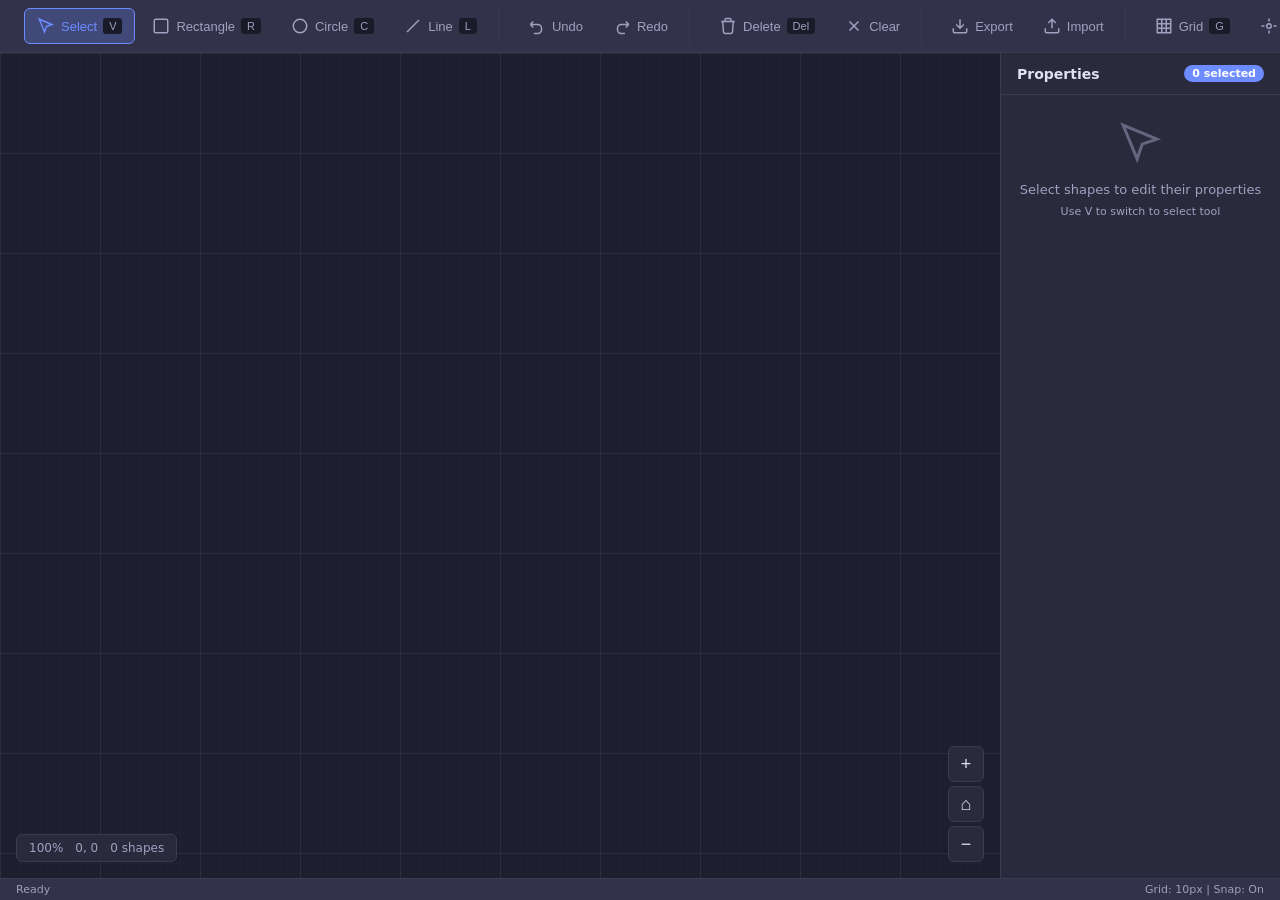
==== index.html @ c8f7de85 "Changed some minor details" ====
<!DOCTYPE html>
<html lang="en">
<head>
<meta charset="UTF-8">
<meta name="viewport" content="width=device-width, initial-scale=1.0">
<title>Browser CAD</title>
<style>
  :root {
    --bg-dark: #1e1e2e;
    --bg-panel: #2a2a3c;
    --bg-toolbar: #32324a;
    --bg-input: #1a1a28;
    --text-primary: #e0e0f0;
    --text-secondary: #a0a0c0;
    --accent: #6c8cff;
    --accent-hover: #5a7aff;
    --border: #3a3a50;
    --danger: #ff6c6c;
    --success: #6cff9c;
    --warning: #ffc86c;
  }

  * { margin: 0; padding: 0; box-sizing: border-box; }

  body {
    font-family: 'Segoe UI', system-ui, -apple-system, sans-serif;
    background: var(--bg-dark);
    color: var(--text-primary);
    overflow: hidden;
    height: 100vh;
    display: flex;
    flex-direction: column;
  }

  /* Toolbar */
  .toolbar {
    background: var(--bg-toolbar);
    border-bottom: 1px solid var(--border);
    padding: 8px 16px;
    display: flex;
    align-items: center;
    gap: 8px;
    z-index: 100;
    flex-shrink: 0;
  }

  .toolbar-group {
    display: flex;
    align-items: center;
    gap: 4px;
    padding: 0 8px;
    border-right: 1px solid var(--border);
  }

  .toolbar-group:last-child { border-right: none; }

  .tool-btn {
    background: transparent;
    border: 1px solid transparent;
    color: var(--text-secondary);
    padding: 8px 12px;
    border-radius: 6px;
    cursor: pointer;
    font-size: 13px;
    display: flex;
    align-items: center;
    gap: 6px;
    transition: all 0.15s;
  }

  .tool-btn:hover {
    background: rgba(108, 140, 255, 0.15);
    color: var(--text-primary);
  }

  .tool-btn.active {
    background: rgba(108, 140, 255, 0.25);
    color: var(--accent);
    border-color: var(--accent);
  }

  .tool-btn svg { width: 18px; height: 18px; }

  .tool-btn.danger:hover {
    background: rgba(255, 108, 108, 0.2);
    color: var(--danger);
  }

  /* Main Content */
  .main-content {
    display: flex;
    flex: 1;
    overflow: hidden;
  }

  /* Canvas Area */
  .canvas-container {
    flex: 1;
    position: relative;
    overflow: hidden;
    background: var(--bg-dark);
  }

  #cad-canvas {
    width: 100%;
    height: 100%;
    cursor: crosshair;
  }

  #cad-canvas.tool-select { cursor: default; }
  #cad-canvas.tool-select canvas-selected { cursor: move; }

  /* SVG Styles */
  .grid-line { stroke: #2a2a40; stroke-width: 0.5; }
  .grid-line-major { stroke: #3a3a55; stroke-width: 0.8; }
  .shape { fill-opacity: 0.3; stroke-width: 2; cursor: move; }
  .shape:hover { stroke-width: 3; }
  .shape.selected { stroke: var(--accent); stroke-width: 2.5; fill-opacity: 0.4; }

  .resize-handle {
    fill: var(--accent);
    stroke: var(--bg-dark);
    stroke-width: 2;
    cursor: nwse-resize;
  }

  .resize-handle:hover { fill: var(--accent-hover); }

  .temp-shape { fill-opacity: 0.15; stroke-width: 2; stroke-dasharray: 5 5; }

  /* Zoom/Pan Info */
  .view-info {
    position: absolute;
    bottom: 16px;
    left: 16px;
    background: var(--bg-panel);
    padding: 6px 12px;
    border-radius: 6px;
    font-size: 12px;
    color: var(--text-secondary);
    border: 1px solid var(--border);
    display: flex;
    gap: 12px;
  }

  .view-info span { display: flex; align-items: center; gap: 4px; }

  /* Zoom Controls */
  .zoom-controls {
    position: absolute;
    bottom: 16px;
    right: 16px;
    display: flex;
    flex-direction: column;
    gap: 4px;
  }

  .zoom-btn {
    width: 36px;
    height: 36px;
    background: var(--bg-panel);
    border: 1px solid var(--border);
    border-radius: 6px;
    color: var(--text-primary);
    cursor: pointer;
    display: flex;
    align-items: center;
    justify-content: center;
    font-size: 18px;
    transition: all 0.15s;
  }

  .zoom-btn:hover {
    background: var(--bg-toolbar);
    border-color: var(--accent);
  }

  /* Property Panel */
  .property-panel {
    width: 280px;
    background: var(--bg-panel);
    border-left: 1px solid var(--border);
    overflow-y: auto;
    flex-shrink: 0;
  }

  .panel-header {
    padding: 12px 16px;
    border-bottom: 1px solid var(--border);
    font-weight: 600;
    font-size: 14px;
    display: flex;
    align-items: center;
    justify-content: space-between;
  }

  .panel-section {
    padding: 12px 16px;
    border-bottom: 1px solid var(--border);
  }

  .panel-section-title {
    font-size: 11px;
    text-transform: uppercase;
    color: var(--text-secondary);
    margin-bottom: 10px;
    letter-spacing: 0.5px;
  }

  .property-row {
    display: flex;
    align-items: center;
    margin-bottom: 8px;
  }

  .property-row:last-child { margin-bottom: 0; }

  .property-label {
    font-size: 12px;
    color: var(--text-secondary);
    min-width: 60px;
  }

  .property-input {
    flex: 1;
    background: var(--bg-input);
    border: 1px solid var(--border);
    border-radius: 4px;
    color: var(--text-primary);
    padding: 6px 8px;
    font-size: 12px;
    outline: none;
    transition: border-color 0.15s;
  }

  .property-input:focus { border-color: var(--accent); }

  .color-input {
    width: 40px;
    height: 28px;
    border: 1px solid var(--border);
    border-radius: 4px;
    background: var(--bg-input);
    cursor: pointer;
    padding: 2px;
  }

  .no-selection {
    padding: 24px 16px;
    text-align: center;
    color: var(--text-secondary);
    font-size: 13px;
  }

  .no-selection svg {
    width: 48px;
    height: 48px;
    margin-bottom: 12px;
    opacity: 0.5;
  }

  /* Shape count badge */
  .shape-count {
    background: var(--accent);
    color: white;
    font-size: 11px;
    padding: 2px 8px;
    border-radius: 10px;
  }

  /* Context Menu */
  .context-menu {
    position: fixed;
    background: var(--bg-panel);
    border: 1px solid var(--border);
    border-radius: 8px;
    padding: 4px;
    z-index: 1000;
    box-shadow: 0 8px 32px rgba(0,0,0,0.4);
    display: none;
  }

  .context-menu.visible { display: block; }

  .context-menu-item {
    padding: 8px 16px;
    font-size: 13px;
    cursor: pointer;
    border-radius: 4px;
    display: flex;
    align-items: center;
    gap: 8px;
  }

  .context-menu-item:hover {
    background: rgba(108, 140, 255, 0.15);
  }

  .context-menu-item.danger { color: var(--danger); }
  .context-menu-item.danger:hover { background: rgba(255, 108, 108, 0.15); }

  .context-menu-divider {
    height: 1px;
    background: var(--border);
    margin: 4px 0;
  }

  /* Keyboard shortcut hints */
  .shortcut {
    font-size: 11px;
    color: var(--text-secondary);
    margin-left: auto;
    padding: 2px 6px;
    background: var(--bg-input);
    border-radius: 3px;
  }

  /* Tooltip */
  .tooltip {
    position: fixed;
    background: var(--bg-toolbar);
    color: var(--text-primary);
    padding: 6px 10px;
    border-radius: 4px;
    font-size: 12px;
    pointer-events: none;
    z-index: 1000;
    display: none;
  }

  /* Import/Export Modal */
  .modal-overlay {
    position: fixed;
    top: 0;
    left: 0;
    right: 0;
    bottom: 0;
    background: rgba(0,0,0,0.6);
    z-index: 2000;
    display: none;
    align-items: center;
    justify-content: center;
  }

  .modal-overlay.visible { display: flex; }

  .modal {
    background: var(--bg-panel);
    border: 1px solid var(--border);
    border-radius: 12px;
    width: 500px;
    max-height: 80vh;
    overflow: hidden;
  }

  .modal-header {
    padding: 16px 20px;
    border-bottom: 1px solid var(--border);
    display: flex;
    align-items: center;
    justify-content: space-between;
  }

  .modal-header h3 { font-size: 16px; }

  .modal-close {
    background: none;
    border: none;
    color: var(--text-secondary);
    cursor: pointer;
    font-size: 20px;
    padding: 4px;
  }

  .modal-body { padding: 20px; }

  .modal-textarea {
    width: 100%;
    min-height: 200px;
    background: var(--bg-input);
    border: 1px solid var(--border);
    border-radius: 6px;
    color: var(--text-primary);
    padding: 12px;
    font-family: monospace;
    font-size: 12px;
    resize: vertical;
  }

  .modal-actions {
    padding: 12px 20px;
    border-top: 1px solid var(--border);
    display: flex;
    justify-content: flex-end;
    gap: 8px;
  }

  .modal-btn {
    padding: 8px 16px;
    border-radius: 6px;
    border: 1px solid var(--border);
    background: var(--bg-input);
    color: var(--text-primary);
    cursor: pointer;
    font-size: 13px;
  }

  .modal-btn.primary {
    background: var(--accent);
    border-color: var(--accent);
    color: white;
  }

  .modal-btn:hover { opacity: 0.9; }

  /* Status bar */
  .status-bar {
    background: var(--bg-toolbar);
    border-top: 1px solid var(--border);
    padding: 4px 16px;
    font-size: 11px;
    color: var(--text-secondary);
    display: flex;
    justify-content: space-between;
    flex-shrink: 0;
  }

  /* Scrollbar */
  ::-webkit-scrollbar { width: 6px; }
  ::-webkit-scrollbar-track { background: transparent; }
  ::-webkit-scrollbar-thumb { background: var(--border); border-radius: 3px; }
  ::-webkit-scrollbar-thumb:hover { background: var(--text-secondary); }
</style>
</head>
<body>

<!-- Toolbar -->
<div class="toolbar">
  <div class="toolbar-group">
    <button class="tool-btn active" id="tool-select" title="Select (V)">
      <svg viewBox="0 0 24 24" fill="none" stroke="currentColor" stroke-width="2">
        <path d="M3 3l7.07 16.97 2.51-7.39 7.39-2.51L3 3z"/>
      </svg>
      Select
      <span class="shortcut">V</span>
    </button>
    <button class="tool-btn" id="tool-rectangle" title="Rectangle (R)">
      <svg viewBox="0 0 24 24" fill="none" stroke="currentColor" stroke-width="2">
        <rect x="3" y="3" width="18" height="18" rx="2"/>
      </svg>
      Rectangle
      <span class="shortcut">R</span>
    </button>
    <button class="tool-btn" id="tool-circle" title="Circle (C)">
      <svg viewBox="0 0 24 24" fill="none" stroke="currentColor" stroke-width="2">
        <circle cx="12" cy="12" r="9"/>
      </svg>
      Circle
      <span class="shortcut">C</span>
    </button>
    <button class="tool-btn" id="tool-line" title="Line (L)">
      <svg viewBox="0 0 24 24" fill="none" stroke="currentColor" stroke-width="2">
        <line x1="4" y1="20" x2="20" y2="4"/>
      </svg>
      Line
      <span class="shortcut">L</span>
    </button>
  </div>

  <div class="toolbar-group">
    <button class="tool-btn" id="btn-undo" title="Undo (Ctrl+Z)">
      <svg viewBox="0 0 24 24" fill="none" stroke="currentColor" stroke-width="2">
        <path d="M3 10h10a5 5 0 0 1 5 5v2a5 5 0 0 1-5 5H8M3 10l4-4M3 10l4 4"/>
      </svg>
      Undo
    </button>
    <button class="tool-btn" id="btn-redo" title="Redo (Ctrl+Shift+Z)">
      <svg viewBox="0 0 24 24" fill="none" stroke="currentColor" stroke-width="2">
        <path d="M21 10H11a5 5 0 0 0-5 5v2a5 5 0 0 0 5 5h5M21 10l-4-4M21 10l-4 4"/>
      </svg>
      Redo
    </button>
  </div>

  <div class="toolbar-group">
    <button class="tool-btn" id="btn-delete" title="Delete Selected (Del)">
      <svg viewBox="0 0 24 24" fill="none" stroke="currentColor" stroke-width="2">
        <path d="M3 6h18M8 6V4a2 2 0 0 1 2-2h4a2 2 0 0 1 2 2v2M19 6l-1 14a2 2 0 0 1-2 2H8a2 2 0 0 1-2-2L5 6"/>
      </svg>
      Delete
      <span class="shortcut">Del</span>
    </button>
    <button class="tool-btn danger" id="btn-clear" title="Clear All">
      <svg viewBox="0 0 24 24" fill="none" stroke="currentColor" stroke-width="2">
        <path d="M18 6L6 18M6 6l12 12"/>
      </svg>
      Clear
    </button>
  </div>

  <div class="toolbar-group">
    <button class="tool-btn" id="btn-export" title="Export SVG">
      <svg viewBox="0 0 24 24" fill="none" stroke="currentColor" stroke-width="2">
        <path d="M21 15v4a2 2 0 0 1-2 2H5a2 2 0 0 1-2-2v-4M7 10l5 5 5-5M12 15V3"/>
      </svg>
      Export
    </button>
    <button class="tool-btn" id="btn-import" title="Import SVG">
      <svg viewBox="0 0 24 24" fill="none" stroke="currentColor" stroke-width="2">
        <path d="M21 15v4a2 2 0 0 1-2 2H5a2 2 0 0 1-2-2v-4M17 8l-5-5-5 5M12 3v12"/>
      </svg>
      Import
    </button>
  </div>

  <div class="toolbar-group">
    <button class="tool-btn" id="btn-grid" title="Toggle Grid (G)">
      <svg viewBox="0 0 24 24" fill="none" stroke="currentColor" stroke-width="2">
        <path d="M3 3h18v18H3zM3 9h18M3 15h18M9 3v18M15 3v18"/>
      </svg>
      Grid
      <span class="shortcut">G</span>
    </button>
    <button class="tool-btn" id="btn-snap" title="Toggle Snap (S)">
      <svg viewBox="0 0 24 24" fill="none" stroke="currentColor" stroke-width="2">
        <circle cx="12" cy="12" r="3"/>
        <path d="M12 2v4M12 18v4M2 12h4M18 12h4"/>
      </svg>
      Snap
      <span class="shortcut">S</span>
    </button>
  </div>
</div>

<!-- Main Content -->
<div class="main-content">
  <!-- Canvas -->
  <div class="canvas-container" id="canvas-container">
    <svg id="cad-canvas" class="tool-select">
      <defs>
        <pattern id="grid-small" width="10" height="10" patternUnits="userSpaceOnUse">
          <path d="M 10 0 L 0 0 0 10" fill="none" stroke="#2a2a40" stroke-width="0.5"/>
        </pattern>
        <pattern id="grid-large" width="100" height="100" patternUnits="userSpaceOnUse">
          <rect width="100" height="100" fill="url(#grid-small)"/>
          <path d="M 100 0 L 0 0 0 100" fill="none" stroke="#3a3a55" stroke-width="0.8"/>
        </pattern>
      </defs>
      <g id="viewport">
        <rect id="grid-rect" width="10000" height="10000" x="-5000" y="-5000" fill="url(#grid-large)"/>
        <g id="shapes-group"></g>
        <g id="temp-group"></g>
        <g id="selection-group"></g>
      </g>
    </svg>

    <!-- View Info -->
    <div class="view-info">
      <span id="zoom-display">100%</span>
      <span id="cursor-pos">0, 0</span>
      <span id="shape-count">0 shapes</span>
    </div>

    <!-- Zoom Controls -->
    <div class="zoom-controls">
      <button class="zoom-btn" id="zoom-in" title="Zoom In (+)">+</button>
      <button class="zoom-btn" id="zoom-reset" title="Reset View (0)">⌂</button>
      <button class="zoom-btn" id="zoom-out" title="Zoom Out (-)">−</button>
    </div>
  </div>

  <!-- Property Panel -->
  <div class="property-panel" id="property-panel">
    <div class="panel-header">
      Properties
      <span class="shape-count" id="selection-count">0 selected</span>
    </div>
    <div id="properties-content">
      <div class="no-selection">
        <svg viewBox="0 0 24 24" fill="none" stroke="currentColor" stroke-width="1.5">
          <path d="M3 3l7.07 16.97 2.51-7.39 7.39-2.51L3 3z"/>
        </svg>
        <p>Select shapes to edit their properties</p>
        <p style="margin-top: 8px; font-size: 11px;">Use V to switch to select tool</p>
      </div>
    </div>
  </div>
</div>

<!-- Status Bar -->
<div class="status-bar">
  <span id="status-left">Ready</span>
  <span id="status-right">Grid: 10px | Snap: On</span>
</div>

<!-- Context Menu -->
<div class="context-menu" id="context-menu">
  <div class="context-menu-item" id="ctx-copy">
    <svg width="14" height="14" viewBox="0 0 24 24" fill="none" stroke="currentColor" stroke-width="2"><rect x="9" y="9" width="13" height="13" rx="2"/><path d="M5 15H4a2 2 0 0 1-2-2V4a2 2 0 0 1 2-2h9a2 2 0 0 1 2 2v1"/></svg>
    Copy
  </div>
  <div class="context-menu-item" id="ctx-paste">
    <svg width="14" height="14" viewBox="0 0 24 24" fill="none" stroke="currentColor" stroke-width="2"><path d="M16 4h2a2 2 0 0 1 2 2v14a2 2 0 0 1-2 2H6a2 2 0 0 1-2-2V6a2 2 0 0 1 2-2h2"/><rect x="8" y="2" width="8" height="4" rx="1"/></svg>
    Paste
  </div>
  <div class="context-menu-divider"></div>
  <div class="context-menu-item danger" id="ctx-delete">
    <svg width="14" height="14" viewBox="0 0 24 24" fill="none" stroke="currentColor" stroke-width="2"><path d="M3 6h18M8 6V4a2 2 0 0 1 2-2h4a2 2 0 0 1 2 2v2M19 6l-1 14a2 2 0 0 1-2 2H8a2 2 0 0 1-2-2L5 6"/></svg>
    Delete
  </div>
</div>

<!-- Import/Export Modal -->
<div class="modal-overlay" id="modal-overlay">
  <div class="modal">
    <div class="modal-header">
      <h3 id="modal-title">Export SVG</h3>
      <button class="modal-close" id="modal-close">×</button>
    </div>
    <div class="modal-body">
      <textarea class="modal-textarea" id="modal-textarea" readonly></textarea>
    </div>
    <div class="modal-actions" id="modal-actions">
      <button class="modal-btn" id="modal-copy">Copy to Clipboard</button>
      <button class="modal-btn primary" id="modal-download">Download SVG</button>
    </div>
  </div>
</div>

<!-- Hidden file input for import -->
<input type="file" id="file-input" accept=".svg,.xml" style="display: none;">

<script>
// ============================================
// STATE MANAGEMENT
// ============================================

const State = {
  shapes: [],
  selectedIds: new Set(),
  currentTool: 'select',
  viewState: { panX: 0, panY: 0, zoom: 1 },
  history: [],
  historyIndex: -1,
  gridSize: 10,
  gridEnabled: true,
  snapEnabled: true,
  isDrawing: false,
  isDragging: false,
  isResizing: false,
  isPanning: false,
  dragStart: { x: 0, y: 0 },
  resizeHandle: null,
  resizeStartBounds: null,
  tempShape: null,
  clipboard: [],
  nextId: 1,
  panStart: null,
  panStartView: null
};

// ============================================
// UTILITY FUNCTIONS
// ============================================

function generateId() {
  return 'shape-' + State.nextId++;
}

function screenToSvg(clientX, clientY) {
  const svg = document.getElementById('cad-canvas');
  const rect = svg.getBoundingClientRect();
  const x = (clientX - rect.left - State.viewState.panX) / State.viewState.zoom;
  const y = (clientY - rect.top - State.viewState.panY) / State.viewState.zoom;
  return { x, y };
}

function snapToGrid(value) {
  if (!State.snapEnabled) return value;
  return Math.round(value / State.gridSize) * State.gridSize;
}

function clamp(value, min, max) {
  return Math.max(min, Math.min(max, value));
}

function shapeToSVGElement(shape) {
  const el = document.createElementNS('http://www.w3.org/2000/svg', shape.type === 'rectangle' ? 'rect' : shape.type === 'circle' ? 'circle' : 'line');
  el.setAttribute('id', shape.id);
  el.setAttribute('class', 'shape' + (State.selectedIds.has(shape.id) ? ' selected' : ''));

  if (shape.type === 'rectangle') {
    el.setAttribute('x', shape.x);
    el.setAttribute('y', shape.y);
    el.setAttribute('width', Math.abs(shape.width));
    el.setAttribute('height', Math.abs(shape.height));
    el.setAttribute('rx', shape.rx || 0);
    el.setAttribute('fill', shape.fill || '#6c8cff');
    el.setAttribute('stroke', shape.stroke || '#4a6aff');
  } else if (shape.type === 'circle') {
    el.setAttribute('cx', shape.cx);
    el.setAttribute('cy', shape.cy);
    el.setAttribute('r', Math.abs(shape.r));
    el.setAttribute('fill', shape.fill || '#6cff9c');
    el.setAttribute('stroke', shape.stroke || '#4aff6c');
  } else if (shape.type === 'line') {
    el.setAttribute('x1', shape.x1);
    el.setAttribute('y1', shape.y1);
    el.setAttribute('x2', shape.x2);
    el.setAttribute('y2', shape.y2);
    el.setAttribute('stroke', shape.stroke || '#ffc86c');
    el.setAttribute('fill', 'none');
    el.setAttribute('stroke-width', shape.strokeWidth || 2);
  }

  return el;
}

function getShapeBounds(shape) {
  if (shape.type === 'rectangle') {
    const x = Math.min(shape.x, shape.x + shape.width);
    const y = Math.min(shape.y, shape.y + shape.height);
    const w = Math.abs(shape.width);
    const h = Math.abs(shape.height);
    return { x, y, width: w, height: h, cx: x + w/2, cy: y + h/2 };
  } else if (shape.type === 'circle') {
    const r = Math.abs(shape.r);
    return { x: shape.cx - r, y: shape.cy - r, width: r*2, height: r*2, cx: shape.cx, cy: shape.cy };
  } else if (shape.type === 'line') {
    const x = Math.min(shape.x1, shape.x2);
    const y = Math.min(shape.y1, shape.y2);
    const w = Math.abs(shape.x2 - shape.x1);
    const h = Math.abs(shape.y2 - shape.y1);
    return { x, y, width: w, height: h, cx: (shape.x1 + shape.x2)/2, cy: (shape.y1 + shape.y2)/2 };
  }
  return null;
}

// ============================================
// HISTORY (UNDO/REDO)
// ============================================

function saveState() {
  // Remove any future states if we've undone
  if (State.historyIndex < State.history.length - 1) {
    State.history = State.history.slice(0, State.historyIndex + 1);
  }

  const snapshot = JSON.stringify({
    shapes: State.shapes,
    nextId: State.nextId
  });

  State.history.push(snapshot);
  State.historyIndex = State.history.length - 1;

  // Limit history to 50 steps
  if (State.history.length > 50) {
    State.history.shift();
    State.historyIndex--;
  }
}

function undo() {
  if (State.historyIndex <= 0) return;
  State.historyIndex--;
  restoreState(State.history[State.historyIndex]);
}

function redo() {
  if (State.historyIndex >= State.history.length - 1) return;
  State.historyIndex++;
  restoreState(State.history[State.historyIndex]);
}

function restoreState(snapshotStr) {
  const snapshot = JSON.parse(snapshotStr);
  State.shapes = snapshot.shapes;
  State.nextId = snapshot.nextId;
  State.selectedIds.clear();
  updateSelection();
  render();
  updateProperties();
}

// ============================================
// RENDERING
// ============================================

function render() {
  const shapesGroup = document.getElementById('shapes-group');
  shapesGroup.innerHTML = '';

  State.shapes.forEach(shape => {
    const el = shapeToSVGElement(shape);
    shapesGroup.appendChild(el);
  });

  updateSelection();
  updateStatusBar();
  updateShapeCount();
}

function updateSelection() {
  const selectionGroup = document.getElementById('selection-group');
  selectionGroup.innerHTML = '';

  // Update shape classes
  document.querySelectorAll('.shape').forEach(el => {
    const id = el.id;
    if (State.selectedIds.has(id)) {
      el.classList.add('selected');
    } else {
      el.classList.remove('selected');
    }
  });

  // Draw resize handles for selected shapes
  State.shapes.forEach(shape => {
    if (!State.selectedIds.has(shape.id)) return;

    const bounds = getShapeBounds(shape);
    if (!bounds) return;

    // Draw handles for rectangles and circles
    if (shape.type === 'rectangle' || shape.type === 'circle') {
      const handles = [
        { name: 'nw', x: bounds.x, y: bounds.y },
        { name: 'ne', x: bounds.x + bounds.width, y: bounds.y },
        { name: 'sw', x: bounds.x, y: bounds.y + bounds.height },
        { name: 'se', x: bounds.x + bounds.width, y: bounds.y + bounds.height }
      ];

      handles.forEach(handle => {
        const circle = document.createElementNS('http://www.w3.org/2000/svg', 'circle');
        circle.setAttribute('cx', handle.x);
        circle.setAttribute('cy', handle.y);
        circle.setAttribute('r', 5);
        circle.setAttribute('class', 'resize-handle');
        circle.setAttribute('data-handle', handle.name);
        circle.setAttribute('data-shape-id', shape.id);
        selectionGroup.appendChild(circle);
      });
    }
  });

  // Update selection count
  document.getElementById('selection-count').textContent = State.selectedIds.size + ' selected';
}

function updateStatusBar() {
  const left = document.getElementById('status-left');
  const right = document.getElementById('status-right');

  if (State.isDrawing) {
    left.textContent = 'Drawing... Click to place';
  } else if (State.isDragging) {
    left.textContent = 'Dragging shapes...';
  } else if (State.isResizing) {
    left.textContent = 'Resizing...';
  } else if (State.isPanning) {
    left.textContent = 'Panning...';
  } else {
    left.textContent = 'Ready';
  }

  right.textContent = `Grid: ${State.gridSize}px | Snap: ${State.snapEnabled ? 'On' : 'Off'}`;
}

function updateShapeCount() {
  document.getElementById('shape-count').textContent = State.shapes.length + ' shapes';
}

// ============================================
// VIEWPORT (PAN/ZOOM)
// ============================================

function updateViewport() {
  const viewport = document.getElementById('viewport');
  viewport.setAttribute('transform',
    `translate(${State.viewState.panX}, ${State.viewState.panY}) scale(${State.viewState.zoom})`
  );
  document.getElementById('zoom-display').textContent = Math.round(State.viewState.zoom * 100) + '%';
}

function zoomAtPoint(delta, clientX, clientY) {
  const svg = document.getElementById('cad-canvas');
  const rect = svg.getBoundingClientRect();
  const mouseX = clientX - rect.left;
  const mouseY = clientY - rect.top;

  const oldZoom = State.viewState.zoom;
  const newZoom = clamp(oldZoom * (delta > 0 ? 0.9 : 1.1), 0.1, 10);

  const zoomRatio = newZoom / oldZoom;

  State.viewState.panX = mouseX - (mouseX - State.viewState.panX) * zoomRatio;
  State.viewState.panY = mouseY - (mouseY - State.viewState.panY) * zoomRatio;
  State.viewState.zoom = newZoom;

  updateViewport();
}

function resetView() {
  State.viewState = { panX: 0, panY: 0, zoom: 1 };
  updateViewport();
}

// ============================================
// SHAPE CREATION
// ============================================

function createShape(type, props) {
  const shape = {
    id: generateId(),
    type,
    ...props,
    fill: props.fill || getDefaultFill(type),
    stroke: props.stroke || getDefaultStroke(type),
    strokeWidth: props.strokeWidth || 2
  };
  State.shapes.push(shape);
  return shape;
}

function getDefaultFill(type) {
  switch(type) {
    case 'rectangle': return '#6c8cff';
    case 'circle': return '#6cff9c';
    case 'line': return '#ffc86c';
    default: return '#6c8cff';
  }
}

function getDefaultStroke(type) {
  switch(type) {
    case 'rectangle': return '#4a6aff';
    case 'circle': return '#4aff6c';
    case 'line': return '#e0a040';
    default: return '#4a6aff';
  }
}

function deleteShape(id) {
  State.shapes = State.shapes.filter(s => s.id !== id);
  State.selectedIds.delete(id);
}

function duplicateShape(shape) {
  const newShape = JSON.parse(JSON.stringify(shape));
  newShape.id = generateId();

  if (shape.type === 'rectangle') {
    newShape.x += 20;
    newShape.y += 20;
  } else if (shape.type === 'circle') {
    newShape.cx += 20;
    newShape.cy += 20;
  } else if (shape.type === 'line') {
    newShape.x1 += 20;
    newShape.y1 += 20;
    newShape.x2 += 20;
    newShape.y2 += 20;
  }

  State.shapes.push(newShape);
  State.selectedIds.clear();
  State.selectedIds.add(newShape.id);
  saveState();
  render();
  updateProperties();
}

// ============================================
// SELECTION
// ============================================

function hitTest(x, y) {
  // Check in reverse order (top-most first)
  for (let i = State.shapes.length - 1; i >= 0; i--) {
    const shape = State.shapes[i];
    const bounds = getShapeBounds(shape);
    if (!bounds) continue;

    if (shape.type === 'rectangle') {
      if (x >= bounds.x && x <= bounds.x + bounds.width &&
          y >= bounds.y && y <= bounds.y + bounds.height) {
        return shape;
      }
    } else if (shape.type === 'circle') {
      const dx = x - shape.cx;
      const dy = y - shape.cy;
      if (dx*dx + dy*dy <= Math.abs(shape.r) * Math.abs(shape.r)) {
        return shape;
      }
    } else if (shape.type === 'line') {
      const dist = pointToLineDistance(x, y, shape.x1, shape.y1, shape.x2, shape.y2);
      if (dist < 5 / State.viewState.zoom) {
        return shape;
      }
    }
  }
  return null;
}

function pointToLineDistance(px, py, x1, y1, x2, y2) {
  const A = px - x1;
  const B = py - y1;
  const C = x2 - x1;
  const D = y2 - y1;

  const dot = A * C + B * D;
  const lenSq = C * C + D * D;
  let param = lenSq !== 0 ? dot / lenSq : -1;

  let xx, yy;

  if (param < 0) {
    xx = x1;
    yy = y1;
  } else if (param > 1) {
    xx = x2;
    yy = y2;
  } else {
    xx = x1 + param * C;
    yy = y1 + param * D;
  }

  const dx = px - xx;
  const dy = py - yy;
  return Math.sqrt(dx * dx + dy * dy);
}

function hitTestResizeHandle(x, y) {
  for (const shape of State.shapes) {
    if (!State.selectedIds.has(shape.id)) continue;

    const bounds = getShapeBounds(shape);
    if (!bounds) continue;

    const handles = [
      { name: 'nw', x: bounds.x, y: bounds.y },
      { name: 'ne', x: bounds.x + bounds.width, y: bounds.y },
      { name: 'sw', x: bounds.x, y: bounds.y + bounds.height },
      { name: 'se', x: bounds.x + bounds.width, y: bounds.y + bounds.height }
    ];

    for (const handle of handles) {
      const dist = Math.sqrt((x - handle.x)**2 + (y - handle.y)**2);
      if (dist < 8 / State.viewState.zoom) {
        return { handle: handle.name, shape };
      }
    }
  }
  return null;
}

// ============================================
// PROPERTIES PANEL
// ============================================

function updateProperties() {
  const content = document.getElementById('properties-content');

  if (State.selectedIds.size === 0) {
    content.innerHTML = `
      <div class="no-selection">
        <svg viewBox="0 0 24 24" fill="none" stroke="currentColor" stroke-width="1.5">
          <path d="M3 3l7.07 16.97 2.51-7.39 7.39-2.51L3 3z"/>
        </svg>
        <p>Select shapes to edit their properties</p>
        <p style="margin-top: 8px; font-size: 11px;">Use V to switch to select tool</p>
      </div>
    `;
    return;
  }

  if (State.selectedIds.size === 1) {
    const id = Array.from(State.selectedIds)[0];
    const shape = State.shapes.find(s => s.id === id);
    if (!shape) return;

    let html = `
      <div class="panel-section">
        <div class="panel-section-title">Shape</div>
        <div class="property-row">
          <span class="property-label">Type</span>
          <span class="property-input" style="cursor: default;">${shape.type.charAt(0).toUpperCase() + shape.type.slice(1)}</span>
        </div>
        <div class="property-row">
          <span class="property-label">ID</span>
          <span class="property-input" style="cursor: default; font-family: monospace;">${shape.id}</span>
        </div>
      </div>
    `;

    if (shape.type === 'rectangle') {
      html += `
        <div class="panel-section">
          <div class="panel-section-title">Position & Size</div>
          <div class="property-row">
            <span class="property-label">X</span>
            <input type="number" class="property-input" id="prop-x" value="${Math.round(shape.x)}" step="1">
          </div>
          <div class="property-row">
            <span class="property-label">Y</span>
            <input type="number" class="property-input" id="prop-y" value="${Math.round(shape.y)}" step="1">
          </div>
          <div class="property-row">
            <span class="property-label">Width</span>
            <input type="number" class="property-input" id="prop-width" value="${Math.abs(Math.round(shape.width))}" step="1" min="1">
          </div>
          <div class="property-row">
            <span class="property-label">Height</span>
            <input type="number" class="property-input" id="prop-height" value="${Math.abs(Math.round(shape.height))}" step="1" min="1">
          </div>
        </div>
      `;
    } else if (shape.type === 'circle') {
      html += `
        <div class="panel-section">
          <div class="panel-section-title">Position & Size</div>
          <div class="property-row">
            <span class="property-label">CX</span>
            <input type="number" class="property-input" id="prop-cx" value="${Math.round(shape.cx)}" step="1">
          </div>
          <div class="property-row">
            <span class="property-label">CY</span>
            <input type="number" class="property-input" id="prop-cy" value="${Math.round(shape.cy)}" step="1">
          </div>
          <div class="property-row">
            <span class="property-label">Radius</span>
            <input type="number" class="property-input" id="prop-r" value="${Math.abs(Math.round(shape.r))}" step="1" min="1">
          </div>
        </div>
      `;
    } else if (shape.type === 'line') {
      html += `
        <div class="panel-section">
          <div class="panel-section-title">Line Endpoints</div>
          <div class="property-row">
            <span class="property-label">X1</span>
            <input type="number" class="property-input" id="prop-x1" value="${Math.round(shape.x1)}" step="1">
          </div>
          <div class="property-row">
            <span class="property-label">Y1</span>
            <input type="number" class="property-input" id="prop-y1" value="${Math.round(shape.y1)}" step="1">
          </div>
          <div class="property-row">
            <span class="property-label">X2</span>
            <input type="number" class="property-input" id="prop-x2" value="${Math.round(shape.x2)}" step="1">
          </div>
          <div class="property-row">
            <span class="property-label">Y2</span>
            <input type="number" class="property-input" id="prop-y2" value="${Math.round(shape.y2)}" step="1">
          </div>
        </div>
      `;
    }

    html += `
      <div class="panel-section">
        <div class="panel-section-title">Appearance</div>
        <div class="property-row">
          <span class="property-label">Fill</span>
          <input type="color" class="color-input" id="prop-fill" value="${shape.fill}">
          <input type="text" class="property-input" id="prop-fill-text" value="${shape.fill}" style="margin-left: 8px;">
        </div>
        <div class="property-row">
          <span class="property-label">Stroke</span>
          <input type="color" class="color-input" id="prop-stroke" value="${shape.stroke}">
          <input type="text" class="property-input" id="prop-stroke-text" value="${shape.stroke}" style="margin-left: 8px;">
        </div>
        <div class="property-row">
          <span class="property-label">Stroke W</span>
          <input type="number" class="property-input" id="prop-stroke-width" value="${shape.strokeWidth}" step="0.5" min="0">
        </div>
      </div>
    `;

    content.innerHTML = html;

    // Add event listeners
    const addPropListener = (id, key, transform) => {
      const el = document.getElementById(id);
      if (el) {
        el.addEventListener('input', () => {
          if (State.selectedIds.size !== 1) return;
          const shape = State.shapes.find(s => s.id === id);
          if (!shape) return;
          shape[key] = transform ? transform(el.value) : parseFloat(el.value);
          render();
        });
      }
    };

    if (shape.type === 'rectangle') {
      document.getElementById('prop-x')?.addEventListener('input', (e) => {
        const shape = State.shapes.find(s => s.id === id);
        if (shape) { shape.x = parseFloat(e.target.value) || 0; render(); }
      });
      document.getElementById('prop-y')?.addEventListener('input', (e) => {
        const shape = State.shapes.find(s => s.id === id);
        if (shape) { shape.y = parseFloat(e.target.value) || 0; render(); }
      });
      document.getElementById('prop-width')?.addEventListener('input', (e) => {
        const shape = State.shapes.find(s => s.id === id);
        if (shape) { shape.width = shape.width < 0 ? -parseFloat(e.target.value) : parseFloat(e.target.value); render(); }
      });
      document.getElementById('prop-height')?.addEventListener('input', (e) => {
        const shape = State.shapes.find(s => s.id === id);
        if (shape) { shape.height = shape.height < 0 ? -parseFloat(e.target.value) : parseFloat(e.target.value); render(); }
      });
    } else if (shape.type === 'circle') {
      document.getElementById('prop-cx')?.addEventListener('input', (e) => {
        const shape = State.shapes.find(s => s.id === id);
        if (shape) { shape.cx = parseFloat(e.target.value) || 0; render(); }
      });
      document.getElementById('prop-cy')?.addEventListener('input', (e) => {
        const shape = State.shapes.find(s => s.id === id);
        if (shape) { shape.cy = parseFloat(e.target.value) || 0; render(); }
      });
      document.getElementById('prop-r')?.addEventListener('input', (e) => {
        const shape = State.shapes.find(s => s.id === id);
        if (shape) { shape.r = shape.r < 0 ? -parseFloat(e.target.value) : parseFloat(e.target.value); render(); }
      });
    } else if (shape.type === 'line') {
      ['x1', 'y1', 'x2', 'y2'].forEach(key => {
        document.getElementById('prop-' + key)?.addEventListener('input', (e) => {
          const shape = State.shapes.find(s => s.id === id);
          if (shape) { shape[key] = parseFloat(e.target.value) || 0; render(); }
        });
      });
    }

    document.getElementById('prop-fill')?.addEventListener('input', (e) => {
      const shape = State.shapes.find(s => s.id === id);
      if (shape) { shape.fill = e.target.value; document.getElementById('prop-fill-text').value = e.target.value; render(); }
    });
    document.getElementById('prop-fill-text')?.addEventListener('change', (e) => {
      const shape = State.shapes.find(s => s.id === id);
      if (shape) { shape.fill = e.target.value; document.getElementById('prop-fill').value = e.target.value; render(); }
    });
    document.getElementById('prop-stroke')?.addEventListener('input', (e) => {
      const shape = State.shapes.find(s => s.id === id);
      if (shape) { shape.stroke = e.target.value; document.getElementById('prop-stroke-text').value = e.target.value; render(); }
    });
    document.getElementById('prop-stroke-text')?.addEventListener('change', (e) => {
      const shape = State.shapes.find(s => s.id === id);
      if (shape) { shape.stroke = e.target.value; document.getElementById('prop-stroke').value = e.target.value; render(); }
    });
    document.getElementById('prop-stroke-width')?.addEventListener('input', (e) => {
      const shape = State.shapes.find(s => s.id === id);
      if (shape) { shape.strokeWidth = parseFloat(e.target.value) || 0; render(); }
    });

  } else {
    // Multiple selection
    content.innerHTML = `
      <div class="panel-section">
        <div class="panel-section-title">Multiple Selection</div>
        <p style="font-size: 12px; color: var(--text-secondary);">
          ${State.selectedIds.size} shapes selected.<br>
          Select a single shape to edit properties.
        </p>
      </div>
      <div class="panel-section">
        <div class="panel-section-title">Actions</div>
        <button class="tool-btn" style="width: 100%; justify-content: center; margin-bottom: 8px;" id="btn-duplicate-multi">
          Duplicate All
        </button>
        <button class="tool-btn danger" style="width: 100%; justify-content: center;" id="btn-delete-multi">
          Delete All
        </button>
      </div>
    `;

    document.getElementById('btn-duplicate-multi')?.addEventListener('click', () => {
      const selectedShapes = State.shapes.filter(s => State.selectedIds.has(s.id));
      selectedShapes.forEach(shape => duplicateShape(shape));
    });

    document.getElementById('btn-delete-multi')?.addEventListener('click', () => {
      State.shapes = State.shapes.filter(s => !State.selectedIds.has(s.id));
      State.selectedIds.clear();
      saveState();
      render();
      updateProperties();
    });
  }
}

// ============================================
// EXPORT/IMPORT SVG
// ============================================

function exportSVG() {
  const svgElement = document.getElementById('cad-canvas');
  const svgClone = svgElement.cloneNode(true);

  // Clean up for export
  svgClone.removeAttribute('id');
  svgClone.classList.remove('tool-select');

  // Remove temp and selection groups
  const tempGroup = svgClone.querySelector('#temp-group');
  const selectionGroup = svgClone.querySelector('#selection-group');
  if (tempGroup) tempGroup.remove();
  if (selectionGroup) selectionGroup.remove();

  // Remove resize handles
  svgClone.querySelectorAll('.resize-handle').forEach(el => el.remove());

  // Set proper viewBox
  const bounds = getCanvasBounds();
  if (bounds) {
    svgClone.setAttribute('viewBox', `${bounds.x} ${bounds.y} ${bounds.width} ${bounds.height}`);
  }

  // Ensure shapes have proper attributes
  svgClone.querySelectorAll('.shape').forEach(el => {
    el.removeAttribute('class');
    el.setAttribute('stroke-width', el.getAttribute('stroke-width') || 2);
  });

  const serializer = new XMLSerializer();
  let svgString = serializer.serializeToString(svgClone);

  // Pretty print
  svgString = svgString.replace(/></g, '>\n<');

  document.getElementById('modal-title').textContent = 'Export SVG';
  document.getElementById('modal-textarea').value = svgString;
  document.getElementById('modal-textarea').removeAttribute('readonly');
  document.getElementById('modal-overlay').classList.add('visible');
}

function getCanvasBounds() {
  if (State.shapes.length === 0) {
    return { x: -500, y: -500, width: 1000, height: 1000 };
  }

  let minX = Infinity, minY = Infinity, maxX = -Infinity, maxY = -Infinity;

  State.shapes.forEach(shape => {
    const bounds = getShapeBounds(shape);
    if (!bounds) return;
    minX = Math.min(minX, bounds.x);
    minY = Math.min(minY, bounds.y);
    maxX = Math.max(maxX, bounds.x + bounds.width);
    maxY = Math.max(maxY, bounds.y + bounds.height);
  });

  const padding = 20;
  return {
    x: minX - padding,
    y: minY - padding,
    width: (maxX - minX) + padding * 2,
    height: (maxY - minY) + padding * 2
  };
}

function importSVG() {
  document.getElementById('modal-title').textContent = 'Import SVG';
  document.getElementById('modal-textarea').value = '';
  document.getElementById('modal-textarea').setAttribute('readonly', false);
  document.getElementById('modal-textarea').placeholder = 'Paste SVG content here...';
  document.getElementById('modal-overlay').classList.add('visible');
}

function parseSVGContent(svgString) {
  try {
    const parser = new DOMParser();
    const doc = parser.parseFromString(svgString, 'image/svg+xml');
    const shapes = doc.querySelectorAll('rect, circle, line');

    shapes.forEach(el => {
      let shape = null;

      if (el.tagName === 'rect') {
        shape = createShape('rectangle', {
          x: parseFloat(el.getAttribute('x')) || 0,
          y: parseFloat(el.getAttribute('y')) || 0,
          width: parseFloat(el.getAttribute('width')) || 0,
          height: parseFloat(el.getAttribute('height')) || 0,
          fill: el.getAttribute('fill') || '#6c8cff',
          stroke: el.getAttribute('stroke') || '#4a6aff',
          strokeWidth: parseFloat(el.getAttribute('stroke-width')) || 2
        });
      } else if (el.tagName === 'circle') {
        shape = createShape('circle', {
          cx: parseFloat(el.getAttribute('cx')) || 0,
          cy: parseFloat(el.getAttribute('cy')) || 0,
          r: parseFloat(el.getAttribute('r')) || 0,
          fill: el.getAttribute('fill') || '#6cff9c',
          stroke: el.getAttribute('stroke') || '#4aff6c',
          strokeWidth: parseFloat(el.getAttribute('stroke-width')) || 2
        });
      } else if (el.tagName === 'line') {
        shape = createShape('line', {
          x1: parseFloat(el.getAttribute('x1')) || 0,
          y1: parseFloat(el.getAttribute('y1')) || 0,
          x2: parseFloat(el.getAttribute('x2')) || 0,
          y2: parseFloat(el.getAttribute('y2')) || 0,
          stroke: el.getAttribute('stroke') || '#ffc86c',
          strokeWidth: parseFloat(el.getAttribute('stroke-width')) || 2
        });
      }

      if (shape) {
        State.selectedIds.add(shape.id);
      }
    });

    saveState();
    render();
    updateProperties();
  } catch (e) {
    alert('Error parsing SVG: ' + e.message);
  }
}

// ============================================
// EVENT HANDLERS
// ============================================

const svg = document.getElementById('cad-canvas');

svg.addEventListener('mousedown', (e) => {
  const rect = svg.getBoundingClientRect();
  const x = e.clientX - rect.left;
  const y = e.clientY - rect.top;
  const svgPoint = screenToSvg(e.clientX, e.clientY);
  const snappedX = snapToGrid(svgPoint.x);
  const snappedY = snapToGrid(svgPoint.y);

  // Middle mouse button or Space+Click for panning
  if (e.button === 1 || (e.button === 0 && e.altKey)) {
    State.isPanning = true;
    State.panStart = { x: e.clientX, y: e.clientY };
    State.panStartView = { panX: State.viewState.panX, panY: State.viewState.panY };
    svg.style.cursor = 'grabbing';
    e.preventDefault();
    return;
  }

  if (e.button !== 0) return;

  // Handle tool-specific behavior
  if (State.currentTool === 'select') {
    // Check for resize handle hit first
    const handleHit = hitTestResizeHandle(svgPoint.x, svgPoint.y);

    if (handleHit) {
      State.isResizing = true;
      State.resizeHandle = handleHit.handle;
      State.resizeStartBounds = getShapeBounds(handleHit.shape);
      State.dragStart = { x: svgPoint.x, y: svgPoint.y };
      return;
    }

    // Hit test for shapes
    const hitShape = hitTest(svgPoint.x, svgPoint.y);

    if (hitShape) {
      if (e.shiftKey) {
        // Toggle selection
        if (State.selectedIds.has(hitShape.id)) {
          State.selectedIds.delete(hitShape.id);
        } else {
          State.selectedIds.add(hitShape.id);
        }
      } else if (!State.selectedIds.has(hitShape.id)) {
        // New selection (clear others)
        State.selectedIds.clear();
        State.selectedIds.add(hitShape.id);
      }

      // Start dragging
      State.isDragging = true;
      State.dragStart = { x: svgPoint.x, y: svgPoint.y };

      // Store original positions for all selected shapes
      State.shapes.forEach(shape => {
        if (State.selectedIds.has(shape.id)) {
          shape._dragStartX = shape.x || shape.cx || shape.x1;
          shape._dragStartY = shape.y || shape.cy || shape.y1;
        }
      });

      render();
      updateProperties();
    } else {
      // Click on empty space - clear selection unless shift is held
      if (!e.shiftKey) {
        State.selectedIds.clear();
        render();
        updateProperties();
      }
    }
  } else {
    // Drawing tools
    State.isDrawing = true;
    State.dragStart = { x: snappedX, y: snappedY };

    if (State.currentTool === 'rectangle') {
      State.tempShape = createShape('rectangle', {
        x: snappedX, y: snappedY, width: 0, height: 0
      });
    } else if (State.currentTool === 'circle') {
      State.tempShape = createShape('circle', {
        cx: snappedX, cy: snappedY, r: 0
      });
    } else if (State.currentTool === 'line') {
      State.tempShape = createShape('line', {
        x1: snappedX, y1: snappedY, x2: snappedX, y2: snappedY
      });
    }

    renderTempShape();
  }
});

svg.addEventListener('mousemove', (e) => {
  const rect = svg.getBoundingClientRect();
  const svgPoint = screenToSvg(e.clientX, e.clientY);
  const snappedX = snapToGrid(svgPoint.x);
  const snappedY = snapToGrid(svgPoint.y);

  // Update cursor position display
  document.getElementById('cursor-pos').textContent = `${Math.round(svgPoint.x)}, ${Math.round(svgPoint.y)}`;

  // Panning
  if (State.isPanning) {
    const dx = e.clientX - State.panStart.x;
    const dy = e.clientY - State.panStart.y;
    State.viewState.panX = State.panStartView.panX + dx;
    State.viewState.panY = State.panStartView.panY + dy;
    updateViewport();
    return;
  }

  // Drawing
  if (State.isDrawing && State.tempShape) {
    if (State.currentTool === 'rectangle') {
      const w = snappedX - State.dragStart.x;
      const h = snappedY - State.dragStart.y;
      State.tempShape.width = w;
      State.tempShape.height = h;
    } else if (State.currentTool === 'circle') {
      const dx = snappedX - State.dragStart.x;
      const dy = snappedY - State.dragStart.y;
      const dist = Math.sqrt(dx*dx + dy*dy);
      State.tempShape.r = dist;
    } else if (State.currentTool === 'line') {
      State.tempShape.x2 = snappedX;
      State.tempShape.y2 = snappedY;
    }

    renderTempShape();
    return;
  }

  // Dragging
  if (State.isDragging) {
    const dx = snappedX - State.dragStart.x;
    const dy = snappedY - State.dragStart.y;

    State.shapes.forEach(shape => {
      if (!State.selectedIds.has(shape.id)) return;

      if (shape.type === 'rectangle') {
        shape.x = shape._dragStartX + dx;
        shape.y = shape._dragStartY + dy;
      } else if (shape.type === 'circle') {
        shape.cx = shape._dragStartX + dx;
        shape.cy = shape._dragStartY + dy;
      } else if (shape.type === 'line') {
        shape.x1 = shape._dragStartX + dx;
        shape.y1 = shape._dragStartY + dy;
        shape.x2 = shape._dragStartX + dx + (shape.x2 - shape._dragStartX);
        shape.y2 = shape._dragStartY + dy + (shape.y2 - shape._dragStartY);
      }
    });

    State.dragStart = { x: snappedX, y: snappedY };
    render();
    updateProperties();
    return;
  }

  // Resizing
  if (State.isResizing && State.tempShape) {
    const dx = snappedX - State.dragStart.x;
    const dy = snappedY - State.dragStart.y;

    const shape = State.shapes.find(s => s.id === State.tempShape.id);
    if (!shape) return;

    const bounds = State.resizeStartBounds;
    const handle = State.resizeHandle;

    if (shape.type === 'rectangle') {
      if (handle === 'se') {
        shape.width = bounds.width + dx;
        shape.height = bounds.height + dy;
      } else if (handle === 'sw') {
        shape.x = bounds.x + dx;
        shape.width = bounds.width - dx;
        shape.height = bounds.height + dy;
      } else if (handle === 'ne') {
        shape.y = bounds.y + dy;
        shape.width = bounds.width + dx;
        shape.height = bounds.height - dy;
      } else if (handle === 'nw') {
        shape.x = bounds.x + dx;
        shape.y = bounds.y + dy;
        shape.width = bounds.width - dx;
        shape.height = bounds.height - dy;
      }

      // Normalize negative dimensions
      if (shape.width < 0) { shape.x += shape.width; shape.width = -shape.width; }
      if (shape.height < 0) { shape.y += shape.height; shape.height = -shape.height; }
    }

    render();
    updateProperties();
    return;
  }
});

svg.addEventListener('mouseup', (e) => {
  const svgPoint = screenToSvg(e.clientX, e.clientY);

  // End panning
  if (State.isPanning) {
    State.isPanning = false;
    svg.style.cursor = State.currentTool === 'select' ? 'default' : 'crosshair';
    return;
  }

  // End drawing
  if (State.isDrawing && State.tempShape) {
    State.isDrawing = false;

    // Remove temp shape
    State.shapes = State.shapes.filter(s => s.id !== State.tempShape.id);

    // Create final shape if it has valid dimensions
    let shouldCreate = false;
    if (State.currentTool === 'rectangle' && (Math.abs(State.tempShape.width) > 5 || Math.abs(State.tempShape.height) > 5)) {
      shouldCreate = true;
    } else if (State.currentTool === 'circle' && State.tempShape.r > 5) {
      shouldCreate = true;
    } else if (State.currentTool === 'line') {
      const dx = State.tempShape.x2 - State.tempShape.x1;
      const dy = State.tempShape.y2 - State.tempShape.y1;
      if (Math.sqrt(dx*dx + dy*dy) > 5) {
        shouldCreate = true;
      }
    }

    if (shouldCreate) {
      const finalShape = { ...State.tempShape };
      const newShape = createShape(State.currentTool, finalShape);
      State.selectedIds.clear();
      State.selectedIds.add(newShape.id);
      saveState();
      render();
      updateProperties();
    }

    State.tempShape = null;
    renderTempShape();
    return;
  }

  // End dragging
  if (State.isDragging) {
    State.isDragging = false;
    saveState();
    updateProperties();
    return;
  }

  // End resizing
  if (State.isResizing) {
    State.isResizing = false;
    saveState();
    updateProperties();
    return;
  }
});

svg.addEventListener('dblclick', (e) => {
  const svgPoint = screenToSvg(e.clientX, e.clientY);
  const hitShape = hitTest(svgPoint.x, svgPoint.y);

  if (hitShape) {
    duplicateShape(hitShape);
  }
});

svg.addEventListener('wheel', (e) => {
  e.preventDefault();
  zoomAtPoint(e.deltaY > 0 ? 1 : -1, e.clientX, e.clientY);
}, { passive: false });

// Right-click context menu
svg.addEventListener('contextmenu', (e) => {
  e.preventDefault();

  const svgPoint = screenToSvg(e.clientX, e.clientY);
  const hitShape = hitTest(svgPoint.x, svgPoint.y);

  if (hitShape && !State.selectedIds.has(hitShape.id)) {
    State.selectedIds.clear();
    State.selectedIds.add(hitShape.id);
    render();
    updateProperties();
  }

  const menu = document.getElementById('context-menu');
  menu.style.left = e.clientX + 'px';
  menu.style.top = e.clientY + 'px';
  menu.classList.add('visible');
});

document.addEventListener('click', (e) => {
  if (!e.target.closest('.context-menu')) {
    document.getElementById('context-menu').classList.remove('visible');
  }
});

// Context menu actions
document.getElementById('ctx-copy')?.addEventListener('click', () => {
  State.clipboard = State.shapes.filter(s => State.selectedIds.has(s.id));
  document.getElementById('context-menu').classList.remove('visible');
});

document.getElementById('ctx-paste')?.addEventListener('click', () => {
  if (State.clipboard.length === 0) return;
  State.clipboard.forEach(shape => {
    const newShape = JSON.parse(JSON.stringify(shape));
    newShape.id = generateId();

    if (shape.type === 'rectangle') {
      newShape.x += 20;
      newShape.y += 20;
    } else if (shape.type === 'circle') {
      newShape.cx += 20;
      newShape.cy += 20;
    } else if (shape.type === 'line') {
      newShape.x1 += 20;
      newShape.y1 += 20;
      newShape.x2 += 20;
      newShape.y2 += 20;
    }

    State.shapes.push(newShape);
    State.selectedIds.add(newShape.id);
  });
  saveState();
  render();
  updateProperties();
  document.getElementById('context-menu').classList.remove('visible');
});

document.getElementById('ctx-delete')?.addEventListener('click', () => {
  State.shapes = State.shapes.filter(s => !State.selectedIds.has(s.id));
  State.selectedIds.clear();
  saveState();
  render();
  updateProperties();
  document.getElementById('context-menu').classList.remove('visible');
});

// ============================================
// TOOL SWITCHING
// ============================================

function setTool(tool) {
  State.currentTool = tool;

  // Update button states
  document.querySelectorAll('.tool-btn').forEach(btn => {
    btn.classList.remove('active');
  });

  const toolBtn = document.getElementById('tool-' + tool);
  if (toolBtn) toolBtn.classList.add('active');

  // Update cursor
  svg.className.baseVal = 'tool-' + tool;

  // Cancel any drawing
  if (State.isDrawing) {
    State.isDrawing = false;
    State.tempShape = null;
    renderTempShape();
  }
}

document.getElementById('tool-select')?.addEventListener('click', () => setTool('select'));
document.getElementById('tool-rectangle')?.addEventListener('click', () => setTool('rectangle'));
document.getElementById('tool-circle')?.addEventListener('click', () => setTool('circle'));
document.getElementById('tool-line')?.addEventListener('click', () => setTool('line'));

// ============================================
// TOOLBAR ACTIONS
// ============================================

document.getElementById('btn-undo')?.addEventListener('click', undo);
document.getElementById('btn-redo')?.addEventListener('click', redo);

document.getElementById('btn-delete')?.addEventListener('click', () => {
  State.shapes = State.shapes.filter(s => !State.selectedIds.has(s.id));
  State.selectedIds.clear();
  saveState();
  render();
  updateProperties();
});

document.getElementById('btn-clear')?.addEventListener('click', () => {
  if (State.shapes.length === 0) return;
  if (confirm('Clear all shapes?')) {
    State.shapes = [];
    State.selectedIds.clear();
    saveState();
    render();
    updateProperties();
  }
});

document.getElementById('btn-export')?.addEventListener('click', exportSVG);
document.getElementById('btn-import')?.addEventListener('click', importSVG);

document.getElementById('btn-grid')?.addEventListener('click', () => {
  State.gridEnabled = !State.gridEnabled;
  document.getElementById('grid-rect').style.display = State.gridEnabled ? 'block' : 'none';
  document.getElementById('btn-grid').classList.toggle('active', State.gridEnabled);
  updateStatusBar();
});

document.getElementById('btn-snap')?.addEventListener('click', () => {
  State.snapEnabled = !State.snapEnabled;
  document.getElementById('btn-snap').classList.toggle('active', State.snapEnabled);
  updateStatusBar();
});

// Zoom controls
document.getElementById('zoom-in')?.addEventListener('click', () => {
  const rect = svg.getBoundingClientRect();
  const centerX = rect.width / 2;
  const centerY = rect.height / 2;
  zoomAtPoint(-1, rect.left + centerX, rect.top + centerY);
});

document.getElementById('zoom-out')?.addEventListener('click', () => {
  const rect = svg.getBoundingClientRect();
  const centerX = rect.width / 2;
  const centerY = rect.height / 2;
  zoomAtPoint(1, rect.left + centerX, rect.top + centerY);
});

document.getElementById('zoom-reset')?.addEventListener('click', resetView);

// Modal actions
document.getElementById('modal-close')?.addEventListener('click', () => {
  document.getElementById('modal-overlay').classList.remove('visible');
});

document.getElementById('modal-overlay')?.addEventListener('click', (e) => {
  if (e.target === document.getElementById('modal-overlay')) {
    document.getElementById('modal-overlay').classList.remove('visible');
  }
});

document.getElementById('modal-copy')?.addEventListener('click', () => {
  const textarea = document.getElementById('modal-textarea');
  navigator.clipboard.writeText(textarea.value).then(() => {
    alert('Copied to clipboard!');
  });
});

document.getElementById('modal-download')?.addEventListener('click', () => {
  const svgString = document.getElementById('modal-textarea').value;
  const blob = new Blob([svgString], { type: 'image/svg+xml' });
  const url = URL.createObjectURL(blob);
  const a = document.createElement('a');
  a.href = url;
  a.download = 'cad-export.svg';
  document.body.appendChild(a);
  a.click();
  document.body.removeChild(a);
  URL.revokeObjectURL(url);
});

// File input for import
document.getElementById('file-input')?.addEventListener('change', (e) => {
  const file = e.target.files[0];
  if (!file) return;

  const reader = new FileReader();
  reader.onload = (event) => {
    parseSVGContent(event.target.result);
    document.getElementById('modal-overlay').classList.remove('visible');
  };
  reader.readAsText(file);
  e.target.value = '';
});

// Temp shape rendering
function renderTempShape() {
  const tempGroup = document.getElementById('temp-group');
  tempGroup.innerHTML = '';

  if (State.tempShape) {
    const el = shapeToSVGElement(State.tempShape);
    el.classList.add('temp-shape');
    el.removeAttribute('id');
    tempGroup.appendChild(el);
  }
}

// ============================================
// KEYBOARD SHORTCUTS
// ============================================

document.addEventListener('keydown', (e) => {
  // Don't handle shortcuts when typing in inputs
  if (e.target.tagName === 'INPUT' || e.target.tagName === 'TEXTAREA') return;

  switch(e.key.toLowerCase()) {
    case 'v':
      setTool('select');
      break;
    case 'r':
      setTool('rectangle');
      break;
    case 'c':
      setTool('circle');
      break;
    case 'l':
      setTool('line');
      break;
    case 'g':
      State.gridEnabled = !State.gridEnabled;
      document.getElementById('grid-rect').style.display = State.gridEnabled ? 'block' : 'none';
      document.getElementById('btn-grid').classList.toggle('active', State.gridEnabled);
      updateStatusBar();
      break;
    case 's':
      State.snapEnabled = !State.snapEnabled;
      document.getElementById('btn-snap').classList.toggle('active', State.snapEnabled);
      updateStatusBar();
      break;
    case 'delete':
    case 'backspace':
      if (State.selectedIds.size > 0) {
        State.shapes = State.shapes.filter(s => !State.selectedIds.has(s.id));
        State.selectedIds.clear();
        saveState();
        render();
        updateProperties();
      }
      break;
    case 'a':
      if (e.ctrlKey || e.metaKey) {
        e.preventDefault();
        State.shapes.forEach(s => State.selectedIds.add(s.id));
        render();
        updateProperties();
      }
      break;
    case 'z':
      if (e.ctrlKey || e.metaKey) {
        if (e.shiftKey) {
          redo();
        } else {
          undo();
        }
      }
      break;
    case 'escape':
      State.selectedIds.clear();
      State.isDrawing = false;
      State.tempShape = null;
      renderTempShape();
      render();
      updateProperties();
      break;
    case 'y':
      if (e.ctrlKey || e.metaKey) {
        redo();
      }
      break;
  }
});

// ============================================
// INITIALIZATION
// ============================================

function init() {
  // Activate grid button by default
  document.getElementById('grid').classList.add('active');

  // Initial render
  updateViewport();
  render();
  updateProperties();

  // Save initial state
  saveState();

  console.log('Browser CAD initialized');
}

init();
</script>
</body>
</html>
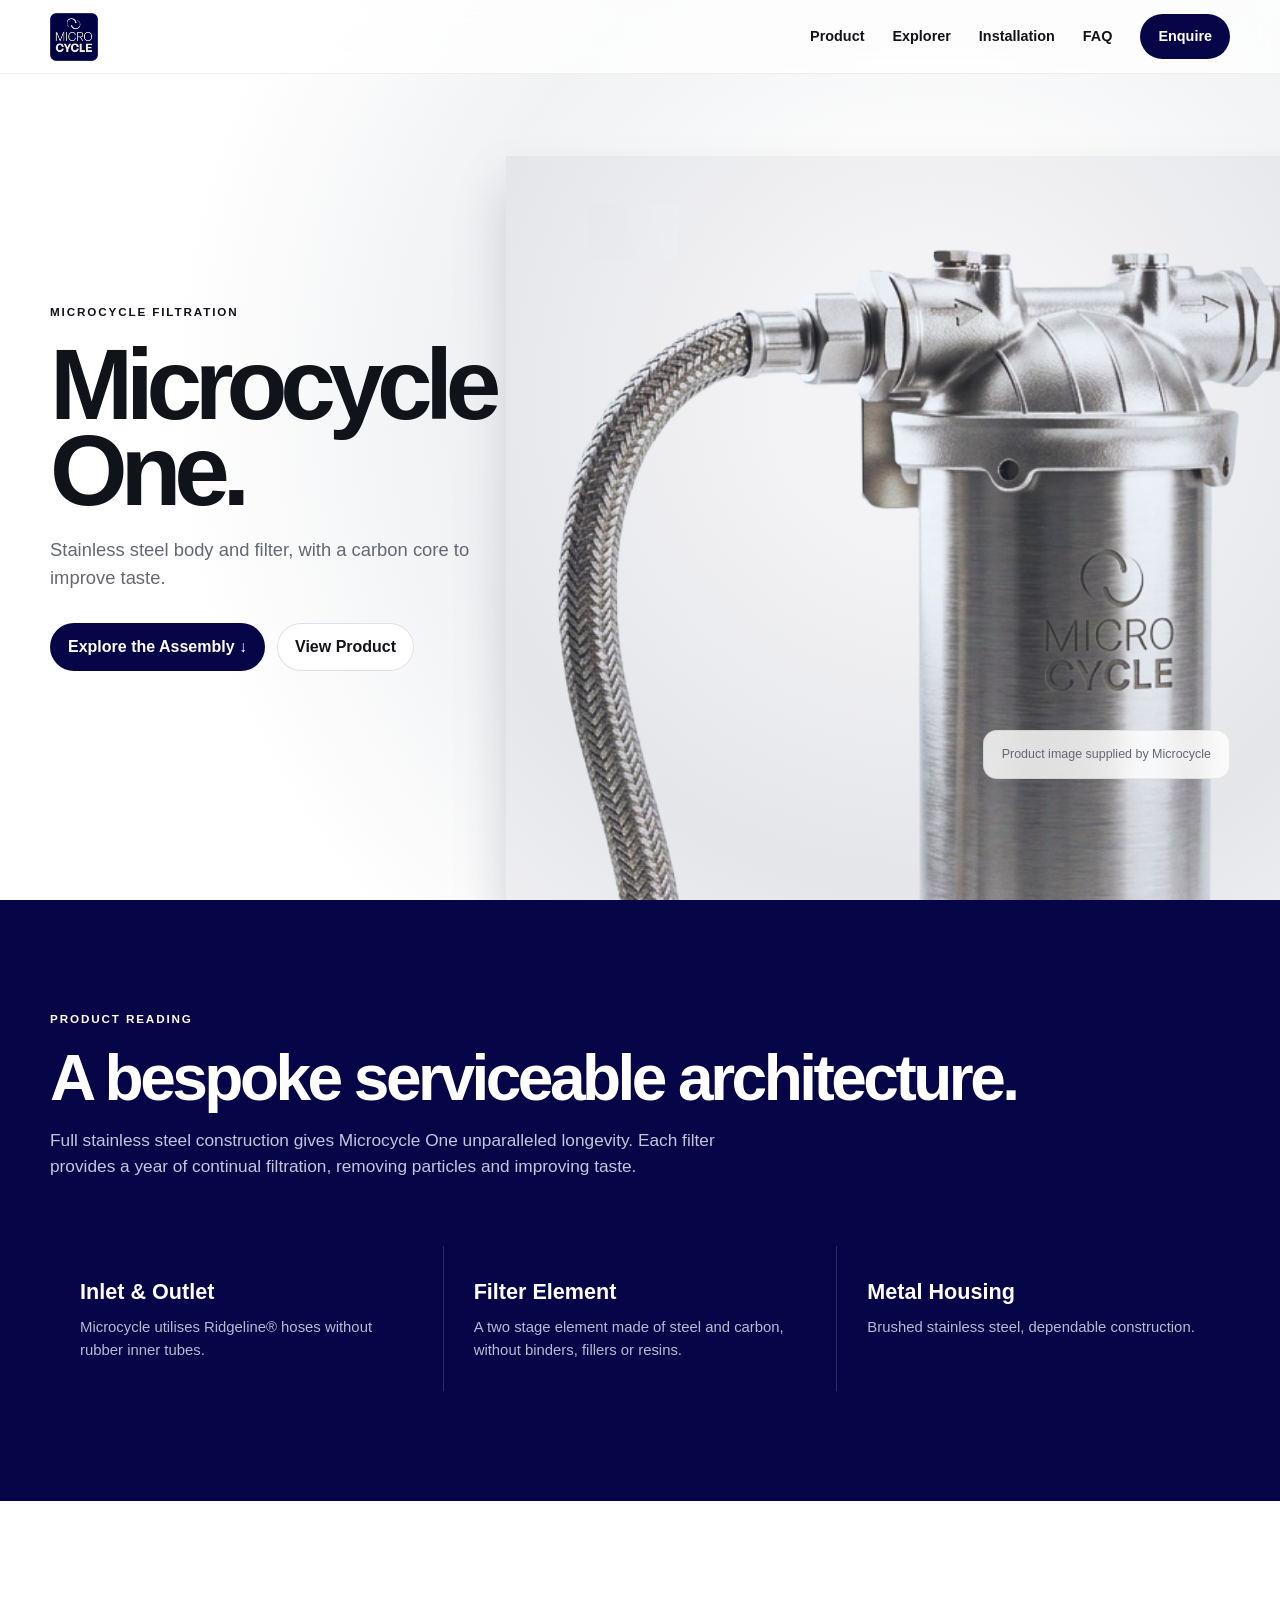
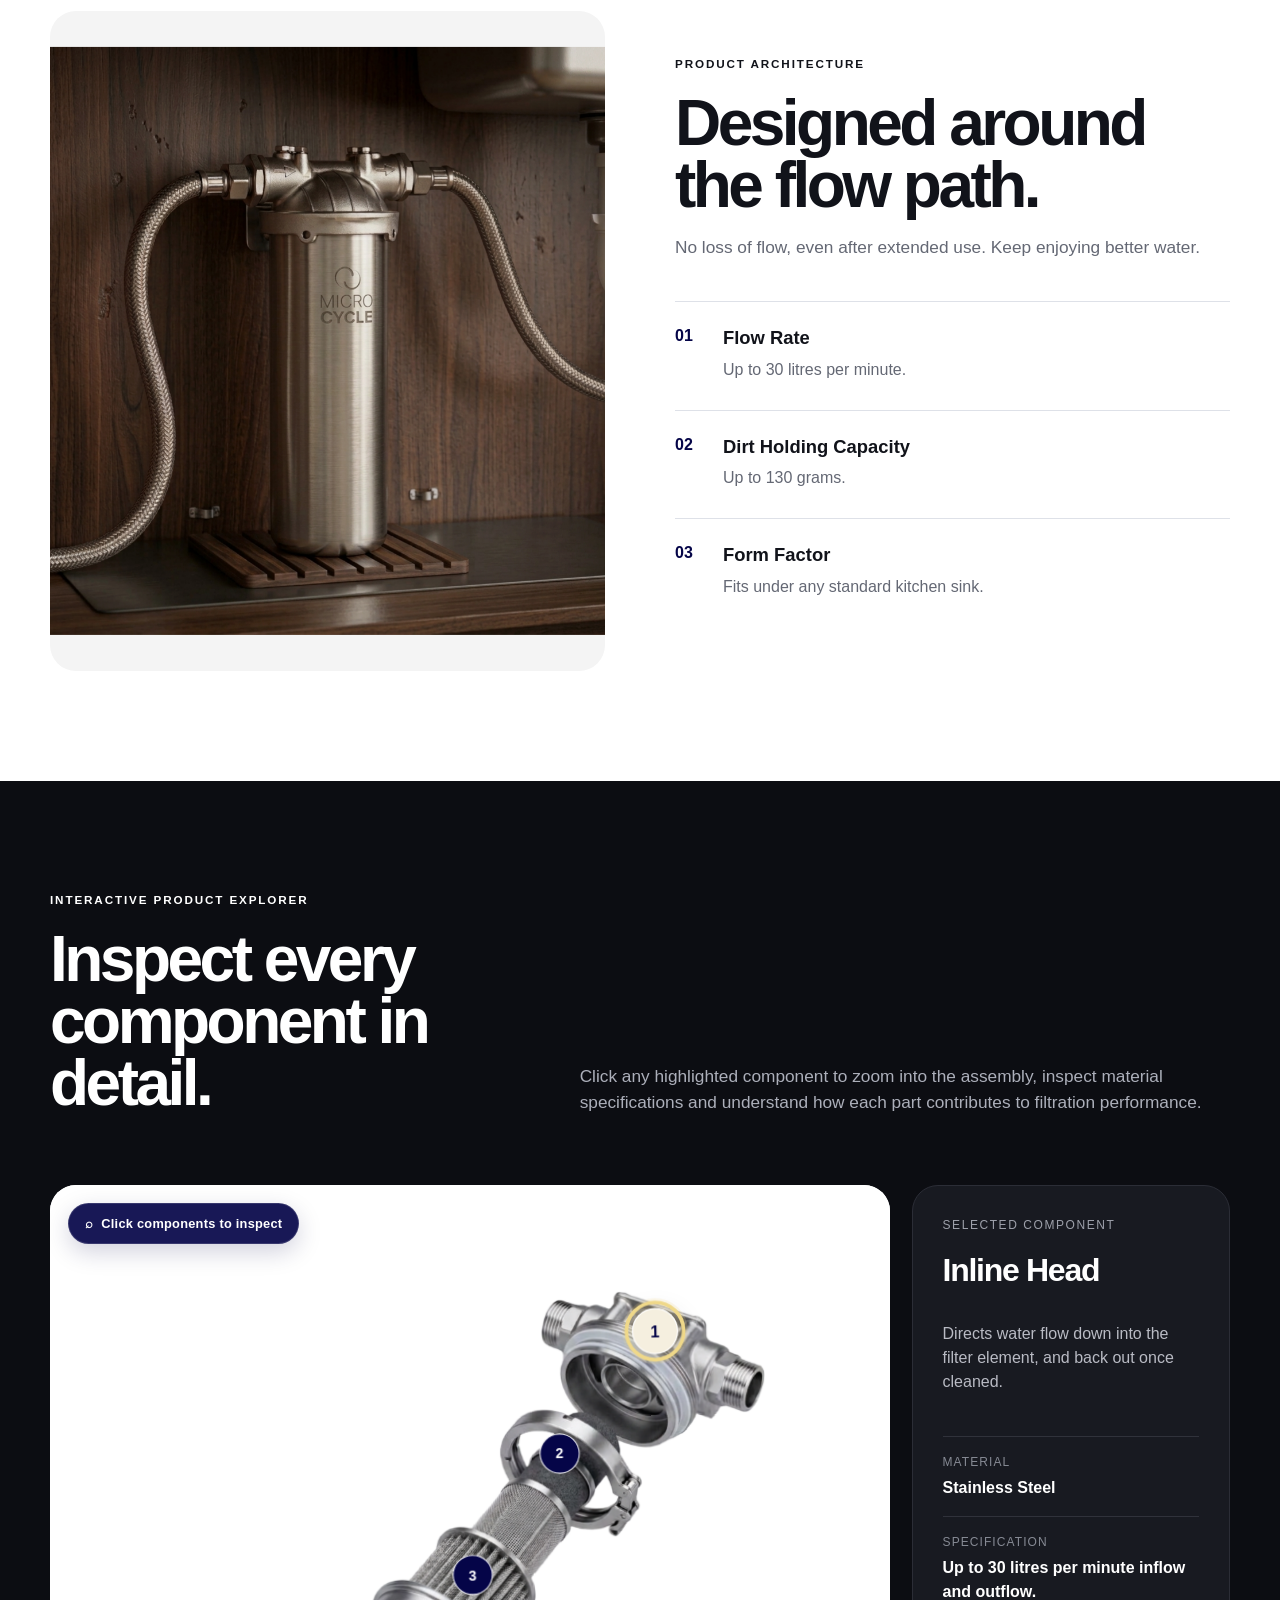
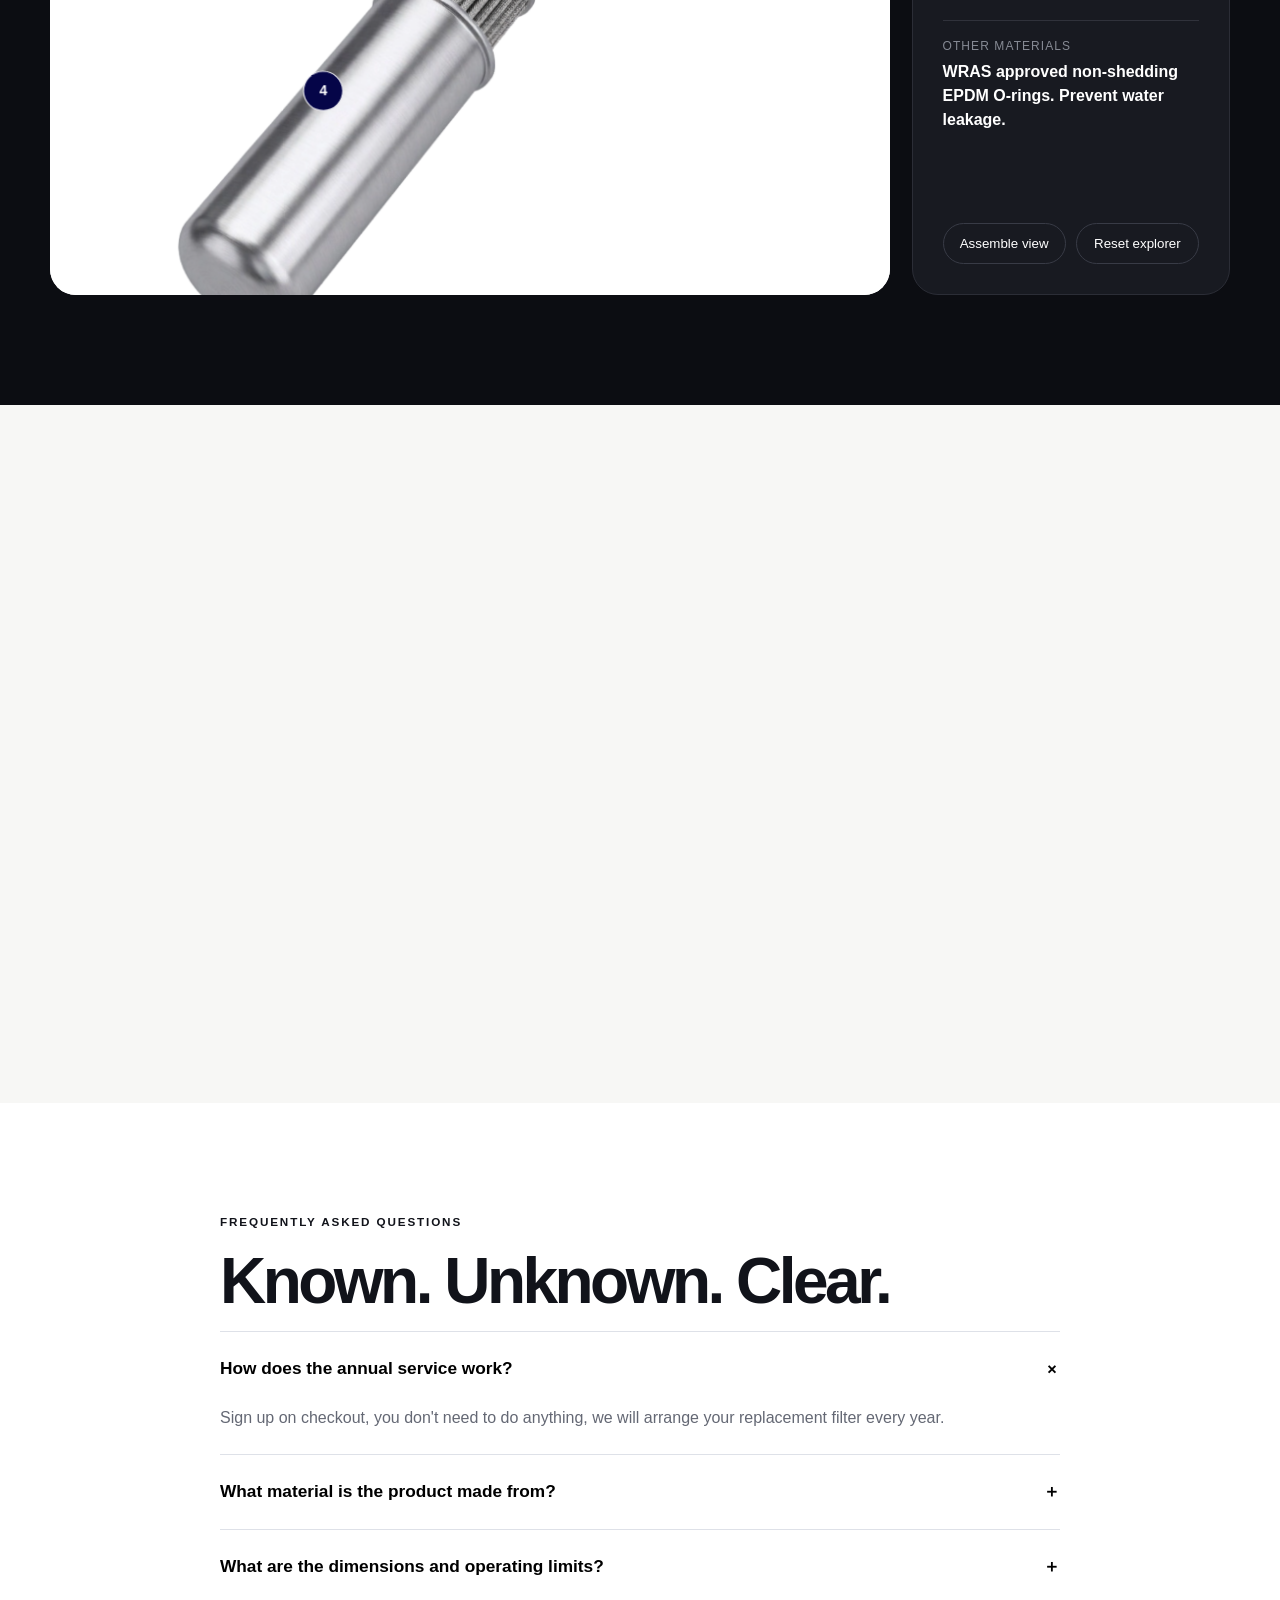
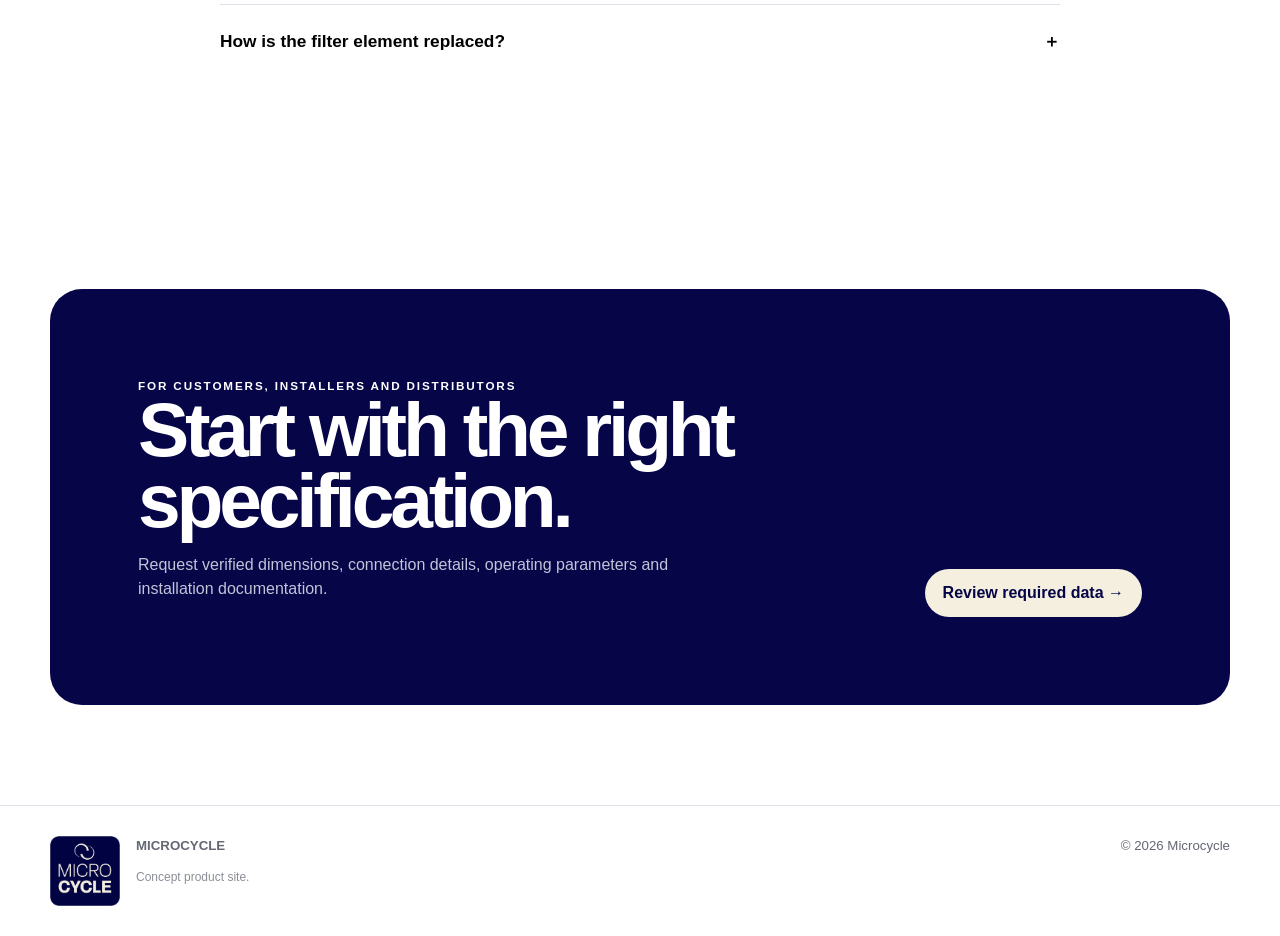
==== commit b5cb6028: "Add files via upload" ====
--- a/index.html
+++ b/index.html
@@ -1,2024 +1,95 @@
-<!DOCTYPE html>
-<html lang="en">
-<head>
-<meta charset="UTF-8">
-<meta name="viewport" content="width=device-width, initial-scale=1.0">
-<title>Browser CAD</title>
-<style>
-  :root {
-    --bg-dark: #1e1e2e;
-    --bg-panel: #2a2a3c;
-    --bg-toolbar: #32324a;
-    --bg-input: #1a1a28;
-    --text-primary: #e0e0f0;
-    --text-secondary: #a0a0c0;
-    --accent: #6c8cff;
-    --accent-hover: #5a7aff;
-    --border: #3a3a50;
-    --danger: #ff6c6c;
-    --success: #6cff9c;
-    --warning: #ffc86c;
-  }
-
-  * { margin: 0; padding: 0; box-sizing: border-box; }
-
-  body {
-    font-family: 'Segoe UI', system-ui, -apple-system, sans-serif;
-    background: var(--bg-dark);
-    color: var(--text-primary);
-    overflow: hidden;
-    height: 100vh;
-    display: flex;
-    flex-direction: column;
-  }
-
-  /* Toolbar */
-  .toolbar {
-    background: var(--bg-toolbar);
-    border-bottom: 1px solid var(--border);
-    padding: 8px 16px;
-    display: flex;
-    align-items: center;
-    gap: 8px;
-    z-index: 100;
-    flex-shrink: 0;
-  }
-
-  .toolbar-group {
-    display: flex;
-    align-items: center;
-    gap: 4px;
-    padding: 0 8px;
-    border-right: 1px solid var(--border);
-  }
-
-  .toolbar-group:last-child { border-right: none; }
-
-  .tool-btn {
-    background: transparent;
-    border: 1px solid transparent;
-    color: var(--text-secondary);
-    padding: 8px 12px;
-    border-radius: 6px;
-    cursor: pointer;
-    font-size: 13px;
-    display: flex;
-    align-items: center;
-    gap: 6px;
-    transition: all 0.15s;
-  }
-
-  .tool-btn:hover {
-    background: rgba(108, 140, 255, 0.15);
-    color: var(--text-primary);
-  }
-
-  .tool-btn.active {
-    background: rgba(108, 140, 255, 0.25);
-    color: var(--accent);
-    border-color: var(--accent);
-  }
-
-  .tool-btn svg { width: 18px; height: 18px; }
-
-  .tool-btn.danger:hover {
-    background: rgba(255, 108, 108, 0.2);
-    color: var(--danger);
-  }
-
-  /* Main Content */
-  .main-content {
-    display: flex;
-    flex: 1;
-    overflow: hidden;
-  }
-
-  /* Canvas Area */
-  .canvas-container {
-    flex: 1;
-    position: relative;
-    overflow: hidden;
-    background: var(--bg-dark);
-  }
-
-  #cad-canvas {
-    width: 100%;
-    height: 100%;
-    cursor: crosshair;
-  }
-
-  #cad-canvas.tool-select { cursor: default; }
-  #cad-canvas.tool-select canvas-selected { cursor: move; }
-
-  /* SVG Styles */
-  .grid-line { stroke: #2a2a40; stroke-width: 0.5; }
-  .grid-line-major { stroke: #3a3a55; stroke-width: 0.8; }
-  .shape { fill-opacity: 0.3; stroke-width: 2; cursor: move; }
-  .shape:hover { stroke-width: 3; }
-  .shape.selected { stroke: var(--accent); stroke-width: 2.5; fill-opacity: 0.4; }
-
-  .resize-handle {
-    fill: var(--accent);
-    stroke: var(--bg-dark);
-    stroke-width: 2;
-    cursor: nwse-resize;
-  }
-
-  .resize-handle:hover { fill: var(--accent-hover); }
-
-  .temp-shape { fill-opacity: 0.15; stroke-width: 2; stroke-dasharray: 5 5; }
-
-  /* Zoom/Pan Info */
-  .view-info {
-    position: absolute;
-    bottom: 16px;
-    left: 16px;
-    background: var(--bg-panel);
-    padding: 6px 12px;
-    border-radius: 6px;
-    font-size: 12px;
-    color: var(--text-secondary);
-    border: 1px solid var(--border);
-    display: flex;
-    gap: 12px;
-  }
-
-  .view-info span { display: flex; align-items: center; gap: 4px; }
-
-  /* Zoom Controls */
-  .zoom-controls {
-    position: absolute;
-    bottom: 16px;
-    right: 16px;
-    display: flex;
-    flex-direction: column;
-    gap: 4px;
-  }
-
-  .zoom-btn {
-    width: 36px;
-    height: 36px;
-    background: var(--bg-panel);
-    border: 1px solid var(--border);
-    border-radius: 6px;
-    color: var(--text-primary);
-    cursor: pointer;
-    display: flex;
-    align-items: center;
-    justify-content: center;
-    font-size: 18px;
-    transition: all 0.15s;
-  }
-
-  .zoom-btn:hover {
-    background: var(--bg-toolbar);
-    border-color: var(--accent);
-  }
-
-  /* Property Panel */
-  .property-panel {
-    width: 280px;
-    background: var(--bg-panel);
-    border-left: 1px solid var(--border);
-    overflow-y: auto;
-    flex-shrink: 0;
-  }
-
-  .panel-header {
-    padding: 12px 16px;
-    border-bottom: 1px solid var(--border);
-    font-weight: 600;
-    font-size: 14px;
-    display: flex;
-    align-items: center;
-    justify-content: space-between;
-  }
-
-  .panel-section {
-    padding: 12px 16px;
-    border-bottom: 1px solid var(--border);
-  }
-
-  .panel-section-title {
-    font-size: 11px;
-    text-transform: uppercase;
-    color: var(--text-secondary);
-    margin-bottom: 10px;
-    letter-spacing: 0.5px;
-  }
-
-  .property-row {
-    display: flex;
-    align-items: center;
-    margin-bottom: 8px;
-  }
-
-  .property-row:last-child { margin-bottom: 0; }
-
-  .property-label {
-    font-size: 12px;
-    color: var(--text-secondary);
-    min-width: 60px;
-  }
-
-  .property-input {
-    flex: 1;
-    background: var(--bg-input);
-    border: 1px solid var(--border);
-    border-radius: 4px;
-    color: var(--text-primary);
-    padding: 6px 8px;
-    font-size: 12px;
-    outline: none;
-    transition: border-color 0.15s;
-  }
-
-  .property-input:focus { border-color: var(--accent); }
-
-  .color-input {
-    width: 40px;
-    height: 28px;
-    border: 1px solid var(--border);
-    border-radius: 4px;
-    background: var(--bg-input);
-    cursor: pointer;
-    padding: 2px;
-  }
-
-  .no-selection {
-    padding: 24px 16px;
-    text-align: center;
-    color: var(--text-secondary);
-    font-size: 13px;
-  }
-
-  .no-selection svg {
-    width: 48px;
-    height: 48px;
-    margin-bottom: 12px;
-    opacity: 0.5;
-  }
-
-  /* Shape count badge */
-  .shape-count {
-    background: var(--accent);
-    color: white;
-    font-size: 11px;
-    padding: 2px 8px;
-    border-radius: 10px;
-  }
-
-  /* Context Menu */
-  .context-menu {
-    position: fixed;
-    background: var(--bg-panel);
-    border: 1px solid var(--border);
-    border-radius: 8px;
-    padding: 4px;
-    z-index: 1000;
-    box-shadow: 0 8px 32px rgba(0,0,0,0.4);
-    display: none;
-  }
-
-  .context-menu.visible { display: block; }
-
-  .context-menu-item {
-    padding: 8px 16px;
-    font-size: 13px;
-    cursor: pointer;
-    border-radius: 4px;
-    display: flex;
-    align-items: center;
-    gap: 8px;
-  }
-
-  .context-menu-item:hover {
-    background: rgba(108, 140, 255, 0.15);
-  }
-
-  .context-menu-item.danger { color: var(--danger); }
-  .context-menu-item.danger:hover { background: rgba(255, 108, 108, 0.15); }
-
-  .context-menu-divider {
-    height: 1px;
-    background: var(--border);
-    margin: 4px 0;
-  }
-
-  /* Keyboard shortcut hints */
-  .shortcut {
-    font-size: 11px;
-    color: var(--text-secondary);
-    margin-left: auto;
-    padding: 2px 6px;
-    background: var(--bg-input);
-    border-radius: 3px;
-  }
-
-  /* Tooltip */
-  .tooltip {
-    position: fixed;
-    background: var(--bg-toolbar);
-    color: var(--text-primary);
-    padding: 6px 10px;
-    border-radius: 4px;
-    font-size: 12px;
-    pointer-events: none;
-    z-index: 1000;
-    display: none;
-  }
-
-  /* Import/Export Modal */
-  .modal-overlay {
-    position: fixed;
-    top: 0;
-    left: 0;
-    right: 0;
-    bottom: 0;
-    background: rgba(0,0,0,0.6);
-    z-index: 2000;
-    display: none;
-    align-items: center;
-    justify-content: center;
-  }
-
-  .modal-overlay.visible { display: flex; }
-
-  .modal {
-    background: var(--bg-panel);
-    border: 1px solid var(--border);
-    border-radius: 12px;
-    width: 500px;
-    max-height: 80vh;
-    overflow: hidden;
-  }
-
-  .modal-header {
-    padding: 16px 20px;
-    border-bottom: 1px solid var(--border);
-    display: flex;
-    align-items: center;
-    justify-content: space-between;
-  }
-
-  .modal-header h3 { font-size: 16px; }
-
-  .modal-close {
-    background: none;
-    border: none;
-    color: var(--text-secondary);
-    cursor: pointer;
-    font-size: 20px;
-    padding: 4px;
-  }
-
-  .modal-body { padding: 20px; }
-
-  .modal-textarea {
-    width: 100%;
-    min-height: 200px;
-    background: var(--bg-input);
-    border: 1px solid var(--border);
-    border-radius: 6px;
-    color: var(--text-primary);
-    padding: 12px;
-    font-family: monospace;
-    font-size: 12px;
-    resize: vertical;
-  }
-
-  .modal-actions {
-    padding: 12px 20px;
-    border-top: 1px solid var(--border);
-    display: flex;
-    justify-content: flex-end;
-    gap: 8px;
-  }
-
-  .modal-btn {
-    padding: 8px 16px;
-    border-radius: 6px;
-    border: 1px solid var(--border);
-    background: var(--bg-input);
-    color: var(--text-primary);
-    cursor: pointer;
-    font-size: 13px;
-  }
-
-  .modal-btn.primary {
-    background: var(--accent);
-    border-color: var(--accent);
-    color: white;
-  }
-
-  .modal-btn:hover { opacity: 0.9; }
-
-  /* Status bar */
-  .status-bar {
-    background: var(--bg-toolbar);
-    border-top: 1px solid var(--border);
-    padding: 4px 16px;
-    font-size: 11px;
-    color: var(--text-secondary);
-    display: flex;
-    justify-content: space-between;
-    flex-shrink: 0;
-  }
-
-  /* Scrollbar */
-  ::-webkit-scrollbar { width: 6px; }
-  ::-webkit-scrollbar-track { background: transparent; }
-  ::-webkit-scrollbar-thumb { background: var(--border); border-radius: 3px; }
-  ::-webkit-scrollbar-thumb:hover { background: var(--text-secondary); }
-</style>
-</head>
-<body>
-
-<!-- Toolbar -->
-<div class="toolbar">
-  <div class="toolbar-group">
-    <button class="tool-btn active" id="tool-select" title="Select (V)">
-      <svg viewBox="0 0 24 24" fill="none" stroke="currentColor" stroke-width="2">
-        <path d="M3 3l7.07 16.97 2.51-7.39 7.39-2.51L3 3z"/>
-      </svg>
-      Select
-      <span class="shortcut">V</span>
-    </button>
-    <button class="tool-btn" id="tool-rectangle" title="Rectangle (R)">
-      <svg viewBox="0 0 24 24" fill="none" stroke="currentColor" stroke-width="2">
-        <rect x="3" y="3" width="18" height="18" rx="2"/>
-      </svg>
-      Rectangle
-      <span class="shortcut">R</span>
-    </button>
-    <button class="tool-btn" id="tool-circle" title="Circle (C)">
-      <svg viewBox="0 0 24 24" fill="none" stroke="currentColor" stroke-width="2">
-        <circle cx="12" cy="12" r="9"/>
-      </svg>
-      Circle
-      <span class="shortcut">C</span>
-    </button>
-    <button class="tool-btn" id="tool-line" title="Line (L)">
-      <svg viewBox="0 0 24 24" fill="none" stroke="currentColor" stroke-width="2">
-        <line x1="4" y1="20" x2="20" y2="4"/>
-      </svg>
-      Line
-      <span class="shortcut">L</span>
-    </button>
-  </div>
-
-  <div class="toolbar-group">
-    <button class="tool-btn" id="btn-undo" title="Undo (Ctrl+Z)">
-      <svg viewBox="0 0 24 24" fill="none" stroke="currentColor" stroke-width="2">
-        <path d="M3 10h10a5 5 0 0 1 5 5v2a5 5 0 0 1-5 5H8M3 10l4-4M3 10l4 4"/>
-      </svg>
-      Undo
-    </button>
-    <button class="tool-btn" id="btn-redo" title="Redo (Ctrl+Shift+Z)">
-      <svg viewBox="0 0 24 24" fill="none" stroke="currentColor" stroke-width="2">
-        <path d="M21 10H11a5 5 0 0 0-5 5v2a5 5 0 0 0 5 5h5M21 10l-4-4M21 10l-4 4"/>
-      </svg>
-      Redo
-    </button>
-  </div>
-
-  <div class="toolbar-group">
-    <button class="tool-btn" id="btn-delete" title="Delete Selected (Del)">
-      <svg viewBox="0 0 24 24" fill="none" stroke="currentColor" stroke-width="2">
-        <path d="M3 6h18M8 6V4a2 2 0 0 1 2-2h4a2 2 0 0 1 2 2v2M19 6l-1 14a2 2 0 0 1-2 2H8a2 2 0 0 1-2-2L5 6"/>
-      </svg>
-      Delete
-      <span class="shortcut">Del</span>
-    </button>
-    <button class="tool-btn danger" id="btn-clear" title="Clear All">
-      <svg viewBox="0 0 24 24" fill="none" stroke="currentColor" stroke-width="2">
-        <path d="M18 6L6 18M6 6l12 12"/>
-      </svg>
-      Clear
-    </button>
-  </div>
-
-  <div class="toolbar-group">
-    <button class="tool-btn" id="btn-export" title="Export SVG">
-      <svg viewBox="0 0 24 24" fill="none" stroke="currentColor" stroke-width="2">
-        <path d="M21 15v4a2 2 0 0 1-2 2H5a2 2 0 0 1-2-2v-4M7 10l5 5 5-5M12 15V3"/>
-      </svg>
-      Export
-    </button>
-    <button class="tool-btn" id="btn-import" title="Import SVG">
-      <svg viewBox="0 0 24 24" fill="none" stroke="currentColor" stroke-width="2">
-        <path d="M21 15v4a2 2 0 0 1-2 2H5a2 2 0 0 1-2-2v-4M17 8l-5-5-5 5M12 3v12"/>
-      </svg>
-      Import
-    </button>
-  </div>
-
-  <div class="toolbar-group">
-    <button class="tool-btn" id="btn-grid" title="Toggle Grid (G)">
-      <svg viewBox="0 0 24 24" fill="none" stroke="currentColor" stroke-width="2">
-        <path d="M3 3h18v18H3zM3 9h18M3 15h18M9 3v18M15 3v18"/>
-      </svg>
-      Grid
-      <span class="shortcut">G</span>
-    </button>
-    <button class="tool-btn" id="btn-snap" title="Toggle Snap (S)">
-      <svg viewBox="0 0 24 24" fill="none" stroke="currentColor" stroke-width="2">
-        <circle cx="12" cy="12" r="3"/>
-        <path d="M12 2v4M12 18v4M2 12h4M18 12h4"/>
-      </svg>
-      Snap
-      <span class="shortcut">S</span>
-    </button>
-  </div>
-</div>
-
-<!-- Main Content -->
-<div class="main-content">
-  <!-- Canvas -->
-  <div class="canvas-container" id="canvas-container">
-    <svg id="cad-canvas" class="tool-select">
-      <defs>
-        <pattern id="grid-small" width="10" height="10" patternUnits="userSpaceOnUse">
-          <path d="M 10 0 L 0 0 0 10" fill="none" stroke="#2a2a40" stroke-width="0.5"/>
-        </pattern>
-        <pattern id="grid-large" width="100" height="100" patternUnits="userSpaceOnUse">
-          <rect width="100" height="100" fill="url(#grid-small)"/>
-          <path d="M 100 0 L 0 0 0 100" fill="none" stroke="#3a3a55" stroke-width="0.8"/>
-        </pattern>
-      </defs>
-      <g id="viewport">
-        <rect id="grid-rect" width="10000" height="10000" x="-5000" y="-5000" fill="url(#grid-large)"/>
-        <g id="shapes-group"></g>
-        <g id="temp-group"></g>
-        <g id="selection-group"></g>
-      </g>
-    </svg>
-
-    <!-- View Info -->
-    <div class="view-info">
-      <span id="zoom-display">100%</span>
-      <span id="cursor-pos">0, 0</span>
-      <span id="shape-count">0 shapes</span>
-    </div>
-
-    <!-- Zoom Controls -->
-    <div class="zoom-controls">
-      <button class="zoom-btn" id="zoom-in" title="Zoom In (+)">+</button>
-      <button class="zoom-btn" id="zoom-reset" title="Reset View (0)">⌂</button>
-      <button class="zoom-btn" id="zoom-out" title="Zoom Out (-)">−</button>
-    </div>
-  </div>
-
-  <!-- Property Panel -->
-  <div class="property-panel" id="property-panel">
-    <div class="panel-header">
-      Properties
-      <span class="shape-count" id="selection-count">0 selected</span>
-    </div>
-    <div id="properties-content">
-      <div class="no-selection">
-        <svg viewBox="0 0 24 24" fill="none" stroke="currentColor" stroke-width="1.5">
-          <path d="M3 3l7.07 16.97 2.51-7.39 7.39-2.51L3 3z"/>
-        </svg>
-        <p>Select shapes to edit their properties</p>
-        <p style="margin-top: 8px; font-size: 11px;">Use V to switch to select tool</p>
-      </div>
-    </div>
-  </div>
-</div>
-
-<!-- Status Bar -->
-<div class="status-bar">
-  <span id="status-left">Ready</span>
-  <span id="status-right">Grid: 10px | Snap: On</span>
-</div>
-
-<!-- Context Menu -->
-<div class="context-menu" id="context-menu">
-  <div class="context-menu-item" id="ctx-copy">
-    <svg width="14" height="14" viewBox="0 0 24 24" fill="none" stroke="currentColor" stroke-width="2"><rect x="9" y="9" width="13" height="13" rx="2"/><path d="M5 15H4a2 2 0 0 1-2-2V4a2 2 0 0 1 2-2h9a2 2 0 0 1 2 2v1"/></svg>
-    Copy
-  </div>
-  <div class="context-menu-item" id="ctx-paste">
-    <svg width="14" height="14" viewBox="0 0 24 24" fill="none" stroke="currentColor" stroke-width="2"><path d="M16 4h2a2 2 0 0 1 2 2v14a2 2 0 0 1-2 2H6a2 2 0 0 1-2-2V6a2 2 0 0 1 2-2h2"/><rect x="8" y="2" width="8" height="4" rx="1"/></svg>
-    Paste
-  </div>
-  <div class="context-menu-divider"></div>
-  <div class="context-menu-item danger" id="ctx-delete">
-    <svg width="14" height="14" viewBox="0 0 24 24" fill="none" stroke="currentColor" stroke-width="2"><path d="M3 6h18M8 6V4a2 2 0 0 1 2-2h4a2 2 0 0 1 2 2v2M19 6l-1 14a2 2 0 0 1-2 2H8a2 2 0 0 1-2-2L5 6"/></svg>
-    Delete
-  </div>
-</div>
-
-<!-- Import/Export Modal -->
-<div class="modal-overlay" id="modal-overlay">
-  <div class="modal">
-    <div class="modal-header">
-      <h3 id="modal-title">Export SVG</h3>
-      <button class="modal-close" id="modal-close">×</button>
-    </div>
-    <div class="modal-body">
-      <textarea class="modal-textarea" id="modal-textarea" readonly></textarea>
-    </div>
-    <div class="modal-actions" id="modal-actions">
-      <button class="modal-btn" id="modal-copy">Copy to Clipboard</button>
-      <button class="modal-btn primary" id="modal-download">Download SVG</button>
-    </div>
-  </div>
-</div>
-
-<!-- Hidden file input for import -->
-<input type="file" id="file-input" accept=".svg,.xml" style="display: none;">
-
-<script>
-// ============================================
-// STATE MANAGEMENT
-// ============================================
-
-const State = {
-  shapes: [],
-  selectedIds: new Set(),
-  currentTool: 'select',
-  viewState: { panX: 0, panY: 0, zoom: 1 },
-  history: [],
-  historyIndex: -1,
-  gridSize: 10,
-  gridEnabled: true,
-  snapEnabled: true,
-  isDrawing: false,
-  isDragging: false,
-  isResizing: false,
-  isPanning: false,
-  dragStart: { x: 0, y: 0 },
-  resizeHandle: null,
-  resizeStartBounds: null,
-  tempShape: null,
-  clipboard: [],
-  nextId: 1,
-  panStart: null,
-  panStartView: null
-};
-
-// ============================================
-// UTILITY FUNCTIONS
-// ============================================
-
-function generateId() {
-  return 'shape-' + State.nextId++;
-}
-
-function screenToSvg(clientX, clientY) {
-  const svg = document.getElementById('cad-canvas');
-  const rect = svg.getBoundingClientRect();
-  const x = (clientX - rect.left - State.viewState.panX) / State.viewState.zoom;
-  const y = (clientY - rect.top - State.viewState.panY) / State.viewState.zoom;
-  return { x, y };
-}
-
-function snapToGrid(value) {
-  if (!State.snapEnabled) return value;
-  return Math.round(value / State.gridSize) * State.gridSize;
-}
-
-function clamp(value, min, max) {
-  return Math.max(min, Math.min(max, value));
-}
-
-function shapeToSVGElement(shape) {
-  const el = document.createElementNS('http://www.w3.org/2000/svg', shape.type === 'rectangle' ? 'rect' : shape.type === 'circle' ? 'circle' : 'line');
-  el.setAttribute('id', shape.id);
-  el.setAttribute('class', 'shape' + (State.selectedIds.has(shape.id) ? ' selected' : ''));
-
-  if (shape.type === 'rectangle') {
-    el.setAttribute('x', shape.x);
-    el.setAttribute('y', shape.y);
-    el.setAttribute('width', Math.abs(shape.width));
-    el.setAttribute('height', Math.abs(shape.height));
-    el.setAttribute('rx', shape.rx || 0);
-    el.setAttribute('fill', shape.fill || '#6c8cff');
-    el.setAttribute('stroke', shape.stroke || '#4a6aff');
-  } else if (shape.type === 'circle') {
-    el.setAttribute('cx', shape.cx);
-    el.setAttribute('cy', shape.cy);
-    el.setAttribute('r', Math.abs(shape.r));
-    el.setAttribute('fill', shape.fill || '#6cff9c');
-    el.setAttribute('stroke', shape.stroke || '#4aff6c');
-  } else if (shape.type === 'line') {
-    el.setAttribute('x1', shape.x1);
-    el.setAttribute('y1', shape.y1);
-    el.setAttribute('x2', shape.x2);
-    el.setAttribute('y2', shape.y2);
-    el.setAttribute('stroke', shape.stroke || '#ffc86c');
-    el.setAttribute('fill', 'none');
-    el.setAttribute('stroke-width', shape.strokeWidth || 2);
-  }
-
-  return el;
-}
-
-function getShapeBounds(shape) {
-  if (shape.type === 'rectangle') {
-    const x = Math.min(shape.x, shape.x + shape.width);
-    const y = Math.min(shape.y, shape.y + shape.height);
-    const w = Math.abs(shape.width);
-    const h = Math.abs(shape.height);
-    return { x, y, width: w, height: h, cx: x + w/2, cy: y + h/2 };
-  } else if (shape.type === 'circle') {
-    const r = Math.abs(shape.r);
-    return { x: shape.cx - r, y: shape.cy - r, width: r*2, height: r*2, cx: shape.cx, cy: shape.cy };
-  } else if (shape.type === 'line') {
-    const x = Math.min(shape.x1, shape.x2);
-    const y = Math.min(shape.y1, shape.y2);
-    const w = Math.abs(shape.x2 - shape.x1);
-    const h = Math.abs(shape.y2 - shape.y1);
-    return { x, y, width: w, height: h, cx: (shape.x1 + shape.x2)/2, cy: (shape.y1 + shape.y2)/2 };
-  }
-  return null;
-}
-
-// ============================================
-// HISTORY (UNDO/REDO)
-// ============================================
-
-function saveState() {
-  // Remove any future states if we've undone
-  if (State.historyIndex < State.history.length - 1) {
-    State.history = State.history.slice(0, State.historyIndex + 1);
-  }
-
-  const snapshot = JSON.stringify({
-    shapes: State.shapes,
-    nextId: State.nextId
-  });
-
-  State.history.push(snapshot);
-  State.historyIndex = State.history.length - 1;
-
-  // Limit history to 50 steps
-  if (State.history.length > 50) {
-    State.history.shift();
-    State.historyIndex--;
-  }
-}
-
-function undo() {
-  if (State.historyIndex <= 0) return;
-  State.historyIndex--;
-  restoreState(State.history[State.historyIndex]);
-}
-
-function redo() {
-  if (State.historyIndex >= State.history.length - 1) return;
-  State.historyIndex++;
-  restoreState(State.history[State.historyIndex]);
-}
-
-function restoreState(snapshotStr) {
-  const snapshot = JSON.parse(snapshotStr);
-  State.shapes = snapshot.shapes;
-  State.nextId = snapshot.nextId;
-  State.selectedIds.clear();
-  updateSelection();
-  render();
-  updateProperties();
-}
-
-// ============================================
-// RENDERING
-// ============================================
-
-function render() {
-  const shapesGroup = document.getElementById('shapes-group');
-  shapesGroup.innerHTML = '';
-
-  State.shapes.forEach(shape => {
-    const el = shapeToSVGElement(shape);
-    shapesGroup.appendChild(el);
-  });
-
-  updateSelection();
-  updateStatusBar();
-  updateShapeCount();
-}
-
-function updateSelection() {
-  const selectionGroup = document.getElementById('selection-group');
-  selectionGroup.innerHTML = '';
-
-  // Update shape classes
-  document.querySelectorAll('.shape').forEach(el => {
-    const id = el.id;
-    if (State.selectedIds.has(id)) {
-      el.classList.add('selected');
-    } else {
-      el.classList.remove('selected');
-    }
-  });
-
-  // Draw resize handles for selected shapes
-  State.shapes.forEach(shape => {
-    if (!State.selectedIds.has(shape.id)) return;
-
-    const bounds = getShapeBounds(shape);
-    if (!bounds) return;
-
-    // Draw handles for rectangles and circles
-    if (shape.type === 'rectangle' || shape.type === 'circle') {
-      const handles = [
-        { name: 'nw', x: bounds.x, y: bounds.y },
-        { name: 'ne', x: bounds.x + bounds.width, y: bounds.y },
-        { name: 'sw', x: bounds.x, y: bounds.y + bounds.height },
-        { name: 'se', x: bounds.x + bounds.width, y: bounds.y + bounds.height }
-      ];
-
-      handles.forEach(handle => {
-        const circle = document.createElementNS('http://www.w3.org/2000/svg', 'circle');
-        circle.setAttribute('cx', handle.x);
-        circle.setAttribute('cy', handle.y);
-        circle.setAttribute('r', 5);
-        circle.setAttribute('class', 'resize-handle');
-        circle.setAttribute('data-handle', handle.name);
-        circle.setAttribute('data-shape-id', shape.id);
-        selectionGroup.appendChild(circle);
-      });
-    }
-  });
-
-  // Update selection count
-  document.getElementById('selection-count').textContent = State.selectedIds.size + ' selected';
-}
-
-function updateStatusBar() {
-  const left = document.getElementById('status-left');
-  const right = document.getElementById('status-right');
-
-  if (State.isDrawing) {
-    left.textContent = 'Drawing... Click to place';
-  } else if (State.isDragging) {
-    left.textContent = 'Dragging shapes...';
-  } else if (State.isResizing) {
-    left.textContent = 'Resizing...';
-  } else if (State.isPanning) {
-    left.textContent = 'Panning...';
-  } else {
-    left.textContent = 'Ready';
-  }
-
-  right.textContent = `Grid: ${State.gridSize}px | Snap: ${State.snapEnabled ? 'On' : 'Off'}`;
-}
-
-function updateShapeCount() {
-  document.getElementById('shape-count').textContent = State.shapes.length + ' shapes';
-}
-
-// ============================================
-// VIEWPORT (PAN/ZOOM)
-// ============================================
-
-function updateViewport() {
-  const viewport = document.getElementById('viewport');
-  viewport.setAttribute('transform',
-    `translate(${State.viewState.panX}, ${State.viewState.panY}) scale(${State.viewState.zoom})`
-  );
-  document.getElementById('zoom-display').textContent = Math.round(State.viewState.zoom * 100) + '%';
-}
-
-function zoomAtPoint(delta, clientX, clientY) {
-  const svg = document.getElementById('cad-canvas');
-  const rect = svg.getBoundingClientRect();
-  const mouseX = clientX - rect.left;
-  const mouseY = clientY - rect.top;
-
-  const oldZoom = State.viewState.zoom;
-  const newZoom = clamp(oldZoom * (delta > 0 ? 0.9 : 1.1), 0.1, 10);
-
-  const zoomRatio = newZoom / oldZoom;
-
-  State.viewState.panX = mouseX - (mouseX - State.viewState.panX) * zoomRatio;
-  State.viewState.panY = mouseY - (mouseY - State.viewState.panY) * zoomRatio;
-  State.viewState.zoom = newZoom;
-
-  updateViewport();
-}
-
-function resetView() {
-  State.viewState = { panX: 0, panY: 0, zoom: 1 };
-  updateViewport();
-}
-
-// ============================================
-// SHAPE CREATION
-// ============================================
-
-function createShape(type, props) {
-  const shape = {
-    id: generateId(),
-    type,
-    ...props,
-    fill: props.fill || getDefaultFill(type),
-    stroke: props.stroke || getDefaultStroke(type),
-    strokeWidth: props.strokeWidth || 2
-  };
-  State.shapes.push(shape);
-  return shape;
-}
-
-function getDefaultFill(type) {
-  switch(type) {
-    case 'rectangle': return '#6c8cff';
-    case 'circle': return '#6cff9c';
-    case 'line': return '#ffc86c';
-    default: return '#6c8cff';
-  }
-}
-
-function getDefaultStroke(type) {
-  switch(type) {
-    case 'rectangle': return '#4a6aff';
-    case 'circle': return '#4aff6c';
-    case 'line': return '#e0a040';
-    default: return '#4a6aff';
-  }
-}
-
-function deleteShape(id) {
-  State.shapes = State.shapes.filter(s => s.id !== id);
-  State.selectedIds.delete(id);
-}
-
-function duplicateShape(shape) {
-  const newShape = JSON.parse(JSON.stringify(shape));
-  newShape.id = generateId();
-
-  if (shape.type === 'rectangle') {
-    newShape.x += 20;
-    newShape.y += 20;
-  } else if (shape.type === 'circle') {
-    newShape.cx += 20;
-    newShape.cy += 20;
-  } else if (shape.type === 'line') {
-    newShape.x1 += 20;
-    newShape.y1 += 20;
-    newShape.x2 += 20;
-    newShape.y2 += 20;
-  }
-
-  State.shapes.push(newShape);
-  State.selectedIds.clear();
-  State.selectedIds.add(newShape.id);
-  saveState();
-  render();
-  updateProperties();
-}
-
-// ============================================
-// SELECTION
-// ============================================
-
-function hitTest(x, y) {
-  // Check in reverse order (top-most first)
-  for (let i = State.shapes.length - 1; i >= 0; i--) {
-    const shape = State.shapes[i];
-    const bounds = getShapeBounds(shape);
-    if (!bounds) continue;
-
-    if (shape.type === 'rectangle') {
-      if (x >= bounds.x && x <= bounds.x + bounds.width &&
-          y >= bounds.y && y <= bounds.y + bounds.height) {
-        return shape;
-      }
-    } else if (shape.type === 'circle') {
-      const dx = x - shape.cx;
-      const dy = y - shape.cy;
-      if (dx*dx + dy*dy <= Math.abs(shape.r) * Math.abs(shape.r)) {
-        return shape;
-      }
-    } else if (shape.type === 'line') {
-      const dist = pointToLineDistance(x, y, shape.x1, shape.y1, shape.x2, shape.y2);
-      if (dist < 5 / State.viewState.zoom) {
-        return shape;
-      }
-    }
-  }
-  return null;
-}
-
-function pointToLineDistance(px, py, x1, y1, x2, y2) {
-  const A = px - x1;
-  const B = py - y1;
-  const C = x2 - x1;
-  const D = y2 - y1;
-
-  const dot = A * C + B * D;
-  const lenSq = C * C + D * D;
-  let param = lenSq !== 0 ? dot / lenSq : -1;
-
-  let xx, yy;
-
-  if (param < 0) {
-    xx = x1;
-    yy = y1;
-  } else if (param > 1) {
-    xx = x2;
-    yy = y2;
-  } else {
-    xx = x1 + param * C;
-    yy = y1 + param * D;
-  }
-
-  const dx = px - xx;
-  const dy = py - yy;
-  return Math.sqrt(dx * dx + dy * dy);
-}
-
-function hitTestResizeHandle(x, y) {
-  for (const shape of State.shapes) {
-    if (!State.selectedIds.has(shape.id)) continue;
-
-    const bounds = getShapeBounds(shape);
-    if (!bounds) continue;
-
-    const handles = [
-      { name: 'nw', x: bounds.x, y: bounds.y },
-      { name: 'ne', x: bounds.x + bounds.width, y: bounds.y },
-      { name: 'sw', x: bounds.x, y: bounds.y + bounds.height },
-      { name: 'se', x: bounds.x + bounds.width, y: bounds.y + bounds.height }
-    ];
-
-    for (const handle of handles) {
-      const dist = Math.sqrt((x - handle.x)**2 + (y - handle.y)**2);
-      if (dist < 8 / State.viewState.zoom) {
-        return { handle: handle.name, shape };
-      }
-    }
-  }
-  return null;
-}
-
-// ============================================
-// PROPERTIES PANEL
-// ============================================
-
-function updateProperties() {
-  const content = document.getElementById('properties-content');
-
-  if (State.selectedIds.size === 0) {
-    content.innerHTML = `
-      <div class="no-selection">
-        <svg viewBox="0 0 24 24" fill="none" stroke="currentColor" stroke-width="1.5">
-          <path d="M3 3l7.07 16.97 2.51-7.39 7.39-2.51L3 3z"/>
-        </svg>
-        <p>Select shapes to edit their properties</p>
-        <p style="margin-top: 8px; font-size: 11px;">Use V to switch to select tool</p>
-      </div>
-    `;
-    return;
-  }
-
-  if (State.selectedIds.size === 1) {
-    const id = Array.from(State.selectedIds)[0];
-    const shape = State.shapes.find(s => s.id === id);
-    if (!shape) return;
-
-    let html = `
-      <div class="panel-section">
-        <div class="panel-section-title">Shape</div>
-        <div class="property-row">
-          <span class="property-label">Type</span>
-          <span class="property-input" style="cursor: default;">${shape.type.charAt(0).toUpperCase() + shape.type.slice(1)}</span>
-        </div>
-        <div class="property-row">
-          <span class="property-label">ID</span>
-          <span class="property-input" style="cursor: default; font-family: monospace;">${shape.id}</span>
-        </div>
-      </div>
-    `;
-
-    if (shape.type === 'rectangle') {
-      html += `
-        <div class="panel-section">
-          <div class="panel-section-title">Position & Size</div>
-          <div class="property-row">
-            <span class="property-label">X</span>
-            <input type="number" class="property-input" id="prop-x" value="${Math.round(shape.x)}" step="1">
-          </div>
-          <div class="property-row">
-            <span class="property-label">Y</span>
-            <input type="number" class="property-input" id="prop-y" value="${Math.round(shape.y)}" step="1">
-          </div>
-          <div class="property-row">
-            <span class="property-label">Width</span>
-            <input type="number" class="property-input" id="prop-width" value="${Math.abs(Math.round(shape.width))}" step="1" min="1">
-          </div>
-          <div class="property-row">
-            <span class="property-label">Height</span>
-            <input type="number" class="property-input" id="prop-height" value="${Math.abs(Math.round(shape.height))}" step="1" min="1">
-          </div>
-        </div>
-      `;
-    } else if (shape.type === 'circle') {
-      html += `
-        <div class="panel-section">
-          <div class="panel-section-title">Position & Size</div>
-          <div class="property-row">
-            <span class="property-label">CX</span>
-            <input type="number" class="property-input" id="prop-cx" value="${Math.round(shape.cx)}" step="1">
-          </div>
-          <div class="property-row">
-            <span class="property-label">CY</span>
-            <input type="number" class="property-input" id="prop-cy" value="${Math.round(shape.cy)}" step="1">
-          </div>
-          <div class="property-row">
-            <span class="property-label">Radius</span>
-            <input type="number" class="property-input" id="prop-r" value="${Math.abs(Math.round(shape.r))}" step="1" min="1">
-          </div>
-        </div>
-      `;
-    } else if (shape.type === 'line') {
-      html += `
-        <div class="panel-section">
-          <div class="panel-section-title">Line Endpoints</div>
-          <div class="property-row">
-            <span class="property-label">X1</span>
-            <input type="number" class="property-input" id="prop-x1" value="${Math.round(shape.x1)}" step="1">
-          </div>
-          <div class="property-row">
-            <span class="property-label">Y1</span>
-            <input type="number" class="property-input" id="prop-y1" value="${Math.round(shape.y1)}" step="1">
-          </div>
-          <div class="property-row">
-            <span class="property-label">X2</span>
-            <input type="number" class="property-input" id="prop-x2" value="${Math.round(shape.x2)}" step="1">
-          </div>
-          <div class="property-row">
-            <span class="property-label">Y2</span>
-            <input type="number" class="property-input" id="prop-y2" value="${Math.round(shape.y2)}" step="1">
-          </div>
-        </div>
-      `;
-    }
-
-    html += `
-      <div class="panel-section">
-        <div class="panel-section-title">Appearance</div>
-        <div class="property-row">
-          <span class="property-label">Fill</span>
-          <input type="color" class="color-input" id="prop-fill" value="${shape.fill}">
-          <input type="text" class="property-input" id="prop-fill-text" value="${shape.fill}" style="margin-left: 8px;">
-        </div>
-        <div class="property-row">
-          <span class="property-label">Stroke</span>
-          <input type="color" class="color-input" id="prop-stroke" value="${shape.stroke}">
-          <input type="text" class="property-input" id="prop-stroke-text" value="${shape.stroke}" style="margin-left: 8px;">
-        </div>
-        <div class="property-row">
-          <span class="property-label">Stroke W</span>
-          <input type="number" class="property-input" id="prop-stroke-width" value="${shape.strokeWidth}" step="0.5" min="0">
-        </div>
-      </div>
-    `;
-
-    content.innerHTML = html;
-
-    // Add event listeners
-    const addPropListener = (id, key, transform) => {
-      const el = document.getElementById(id);
-      if (el) {
-        el.addEventListener('input', () => {
-          if (State.selectedIds.size !== 1) return;
-          const shape = State.shapes.find(s => s.id === id);
-          if (!shape) return;
-          shape[key] = transform ? transform(el.value) : parseFloat(el.value);
-          render();
-        });
-      }
-    };
-
-    if (shape.type === 'rectangle') {
-      document.getElementById('prop-x')?.addEventListener('input', (e) => {
-        const shape = State.shapes.find(s => s.id === id);
-        if (shape) { shape.x = parseFloat(e.target.value) || 0; render(); }
-      });
-      document.getElementById('prop-y')?.addEventListener('input', (e) => {
-        const shape = State.shapes.find(s => s.id === id);
-        if (shape) { shape.y = parseFloat(e.target.value) || 0; render(); }
-      });
-      document.getElementById('prop-width')?.addEventListener('input', (e) => {
-        const shape = State.shapes.find(s => s.id === id);
-        if (shape) { shape.width = shape.width < 0 ? -parseFloat(e.target.value) : parseFloat(e.target.value); render(); }
-      });
-      document.getElementById('prop-height')?.addEventListener('input', (e) => {
-        const shape = State.shapes.find(s => s.id === id);
-        if (shape) { shape.height = shape.height < 0 ? -parseFloat(e.target.value) : parseFloat(e.target.value); render(); }
-      });
-    } else if (shape.type === 'circle') {
-      document.getElementById('prop-cx')?.addEventListener('input', (e) => {
-        const shape = State.shapes.find(s => s.id === id);
-        if (shape) { shape.cx = parseFloat(e.target.value) || 0; render(); }
-      });
-      document.getElementById('prop-cy')?.addEventListener('input', (e) => {
-        const shape = State.shapes.find(s => s.id === id);
-        if (shape) { shape.cy = parseFloat(e.target.value) || 0; render(); }
-      });
-      document.getElementById('prop-r')?.addEventListener('input', (e) => {
-        const shape = State.shapes.find(s => s.id === id);
-        if (shape) { shape.r = shape.r < 0 ? -parseFloat(e.target.value) : parseFloat(e.target.value); render(); }
-      });
-    } else if (shape.type === 'line') {
-      ['x1', 'y1', 'x2', 'y2'].forEach(key => {
-        document.getElementById('prop-' + key)?.addEventListener('input', (e) => {
-          const shape = State.shapes.find(s => s.id === id);
-          if (shape) { shape[key] = parseFloat(e.target.value) || 0; render(); }
-        });
-      });
-    }
-
-    document.getElementById('prop-fill')?.addEventListener('input', (e) => {
-      const shape = State.shapes.find(s => s.id === id);
-      if (shape) { shape.fill = e.target.value; document.getElementById('prop-fill-text').value = e.target.value; render(); }
-    });
-    document.getElementById('prop-fill-text')?.addEventListener('change', (e) => {
-      const shape = State.shapes.find(s => s.id === id);
-      if (shape) { shape.fill = e.target.value; document.getElementById('prop-fill').value = e.target.value; render(); }
-    });
-    document.getElementById('prop-stroke')?.addEventListener('input', (e) => {
-      const shape = State.shapes.find(s => s.id === id);
-      if (shape) { shape.stroke = e.target.value; document.getElementById('prop-stroke-text').value = e.target.value; render(); }
-    });
-    document.getElementById('prop-stroke-text')?.addEventListener('change', (e) => {
-      const shape = State.shapes.find(s => s.id === id);
-      if (shape) { shape.stroke = e.target.value; document.getElementById('prop-stroke').value = e.target.value; render(); }
-    });
-    document.getElementById('prop-stroke-width')?.addEventListener('input', (e) => {
-      const shape = State.shapes.find(s => s.id === id);
-      if (shape) { shape.strokeWidth = parseFloat(e.target.value) || 0; render(); }
-    });
-
-  } else {
-    // Multiple selection
-    content.innerHTML = `
-      <div class="panel-section">
-        <div class="panel-section-title">Multiple Selection</div>
-        <p style="font-size: 12px; color: var(--text-secondary);">
-          ${State.selectedIds.size} shapes selected.<br>
-          Select a single shape to edit properties.
-        </p>
-      </div>
-      <div class="panel-section">
-        <div class="panel-section-title">Actions</div>
-        <button class="tool-btn" style="width: 100%; justify-content: center; margin-bottom: 8px;" id="btn-duplicate-multi">
-          Duplicate All
-        </button>
-        <button class="tool-btn danger" style="width: 100%; justify-content: center;" id="btn-delete-multi">
-          Delete All
-        </button>
-      </div>
-    `;
-
-    document.getElementById('btn-duplicate-multi')?.addEventListener('click', () => {
-      const selectedShapes = State.shapes.filter(s => State.selectedIds.has(s.id));
-      selectedShapes.forEach(shape => duplicateShape(shape));
-    });
-
-    document.getElementById('btn-delete-multi')?.addEventListener('click', () => {
-      State.shapes = State.shapes.filter(s => !State.selectedIds.has(s.id));
-      State.selectedIds.clear();
-      saveState();
-      render();
-      updateProperties();
-    });
-  }
-}
-
-// ============================================
-// EXPORT/IMPORT SVG
-// ============================================
-
-function exportSVG() {
-  const svgElement = document.getElementById('cad-canvas');
-  const svgClone = svgElement.cloneNode(true);
-
-  // Clean up for export
-  svgClone.removeAttribute('id');
-  svgClone.classList.remove('tool-select');
-
-  // Remove temp and selection groups
-  const tempGroup = svgClone.querySelector('#temp-group');
-  const selectionGroup = svgClone.querySelector('#selection-group');
-  if (tempGroup) tempGroup.remove();
-  if (selectionGroup) selectionGroup.remove();
-
-  // Remove resize handles
-  svgClone.querySelectorAll('.resize-handle').forEach(el => el.remove());
-
-  // Set proper viewBox
-  const bounds = getCanvasBounds();
-  if (bounds) {
-    svgClone.setAttribute('viewBox', `${bounds.x} ${bounds.y} ${bounds.width} ${bounds.height}`);
-  }
-
-  // Ensure shapes have proper attributes
-  svgClone.querySelectorAll('.shape').forEach(el => {
-    el.removeAttribute('class');
-    el.setAttribute('stroke-width', el.getAttribute('stroke-width') || 2);
-  });
-
-  const serializer = new XMLSerializer();
-  let svgString = serializer.serializeToString(svgClone);
-
-  // Pretty print
-  svgString = svgString.replace(/></g, '>\n<');
-
-  document.getElementById('modal-title').textContent = 'Export SVG';
-  document.getElementById('modal-textarea').value = svgString;
-  document.getElementById('modal-textarea').removeAttribute('readonly');
-  document.getElementById('modal-overlay').classList.add('visible');
-}
-
-function getCanvasBounds() {
-  if (State.shapes.length === 0) {
-    return { x: -500, y: -500, width: 1000, height: 1000 };
-  }
-
-  let minX = Infinity, minY = Infinity, maxX = -Infinity, maxY = -Infinity;
-
-  State.shapes.forEach(shape => {
-    const bounds = getShapeBounds(shape);
-    if (!bounds) return;
-    minX = Math.min(minX, bounds.x);
-    minY = Math.min(minY, bounds.y);
-    maxX = Math.max(maxX, bounds.x + bounds.width);
-    maxY = Math.max(maxY, bounds.y + bounds.height);
-  });
-
-  const padding = 20;
-  return {
-    x: minX - padding,
-    y: minY - padding,
-    width: (maxX - minX) + padding * 2,
-    height: (maxY - minY) + padding * 2
-  };
-}
-
-function importSVG() {
-  document.getElementById('modal-title').textContent = 'Import SVG';
-  document.getElementById('modal-textarea').value = '';
-  document.getElementById('modal-textarea').setAttribute('readonly', false);
-  document.getElementById('modal-textarea').placeholder = 'Paste SVG content here...';
-  document.getElementById('modal-overlay').classList.add('visible');
-}
-
-function parseSVGContent(svgString) {
-  try {
-    const parser = new DOMParser();
-    const doc = parser.parseFromString(svgString, 'image/svg+xml');
-    const shapes = doc.querySelectorAll('rect, circle, line');
-
-    shapes.forEach(el => {
-      let shape = null;
-
-      if (el.tagName === 'rect') {
-        shape = createShape('rectangle', {
-          x: parseFloat(el.getAttribute('x')) || 0,
-          y: parseFloat(el.getAttribute('y')) || 0,
-          width: parseFloat(el.getAttribute('width')) || 0,
-          height: parseFloat(el.getAttribute('height')) || 0,
-          fill: el.getAttribute('fill') || '#6c8cff',
-          stroke: el.getAttribute('stroke') || '#4a6aff',
-          strokeWidth: parseFloat(el.getAttribute('stroke-width')) || 2
-        });
-      } else if (el.tagName === 'circle') {
-        shape = createShape('circle', {
-          cx: parseFloat(el.getAttribute('cx')) || 0,
-          cy: parseFloat(el.getAttribute('cy')) || 0,
-          r: parseFloat(el.getAttribute('r')) || 0,
-          fill: el.getAttribute('fill') || '#6cff9c',
-          stroke: el.getAttribute('stroke') || '#4aff6c',
-          strokeWidth: parseFloat(el.getAttribute('stroke-width')) || 2
-        });
-      } else if (el.tagName === 'line') {
-        shape = createShape('line', {
-          x1: parseFloat(el.getAttribute('x1')) || 0,
-          y1: parseFloat(el.getAttribute('y1')) || 0,
-          x2: parseFloat(el.getAttribute('x2')) || 0,
-          y2: parseFloat(el.getAttribute('y2')) || 0,
-          stroke: el.getAttribute('stroke') || '#ffc86c',
-          strokeWidth: parseFloat(el.getAttribute('stroke-width')) || 2
-        });
-      }
-
-      if (shape) {
-        State.selectedIds.add(shape.id);
-      }
-    });
-
-    saveState();
-    render();
-    updateProperties();
-  } catch (e) {
-    alert('Error parsing SVG: ' + e.message);
-  }
-}
-
-// ============================================
-// EVENT HANDLERS
-// ============================================
-
-const svg = document.getElementById('cad-canvas');
-
-svg.addEventListener('mousedown', (e) => {
-  const rect = svg.getBoundingClientRect();
-  const x = e.clientX - rect.left;
-  const y = e.clientY - rect.top;
-  const svgPoint = screenToSvg(e.clientX, e.clientY);
-  const snappedX = snapToGrid(svgPoint.x);
-  const snappedY = snapToGrid(svgPoint.y);
-
-  // Middle mouse button or Space+Click for panning
-  if (e.button === 1 || (e.button === 0 && e.altKey)) {
-    State.isPanning = true;
-    State.panStart = { x: e.clientX, y: e.clientY };
-    State.panStartView = { panX: State.viewState.panX, panY: State.viewState.panY };
-    svg.style.cursor = 'grabbing';
-    e.preventDefault();
-    return;
-  }
-
-  if (e.button !== 0) return;
-
-  // Handle tool-specific behavior
-  if (State.currentTool === 'select') {
-    // Check for resize handle hit first
-    const handleHit = hitTestResizeHandle(svgPoint.x, svgPoint.y);
-
-    if (handleHit) {
-      State.isResizing = true;
-      State.resizeHandle = handleHit.handle;
-      State.resizeStartBounds = getShapeBounds(handleHit.shape);
-      State.dragStart = { x: svgPoint.x, y: svgPoint.y };
-      return;
-    }
-
-    // Hit test for shapes
-    const hitShape = hitTest(svgPoint.x, svgPoint.y);
-
-    if (hitShape) {
-      if (e.shiftKey) {
-        // Toggle selection
-        if (State.selectedIds.has(hitShape.id)) {
-          State.selectedIds.delete(hitShape.id);
-        } else {
-          State.selectedIds.add(hitShape.id);
-        }
-      } else if (!State.selectedIds.has(hitShape.id)) {
-        // New selection (clear others)
-        State.selectedIds.clear();
-        State.selectedIds.add(hitShape.id);
-      }
-
-      // Start dragging
-      State.isDragging = true;
-      State.dragStart = { x: svgPoint.x, y: svgPoint.y };
-
-      // Store original positions for all selected shapes
-      State.shapes.forEach(shape => {
-        if (State.selectedIds.has(shape.id)) {
-          shape._dragStartX = shape.x || shape.cx || shape.x1;
-          shape._dragStartY = shape.y || shape.cy || shape.y1;
-        }
-      });
-
-      render();
-      updateProperties();
-    } else {
-      // Click on empty space - clear selection unless shift is held
-      if (!e.shiftKey) {
-        State.selectedIds.clear();
-        render();
-        updateProperties();
-      }
-    }
-  } else {
-    // Drawing tools
-    State.isDrawing = true;
-    State.dragStart = { x: snappedX, y: snappedY };
-
-    if (State.currentTool === 'rectangle') {
-      State.tempShape = createShape('rectangle', {
-        x: snappedX, y: snappedY, width: 0, height: 0
-      });
-    } else if (State.currentTool === 'circle') {
-      State.tempShape = createShape('circle', {
-        cx: snappedX, cy: snappedY, r: 0
-      });
-    } else if (State.currentTool === 'line') {
-      State.tempShape = createShape('line', {
-        x1: snappedX, y1: snappedY, x2: snappedX, y2: snappedY
-      });
-    }
-
-    renderTempShape();
-  }
-});
-
-svg.addEventListener('mousemove', (e) => {
-  const rect = svg.getBoundingClientRect();
-  const svgPoint = screenToSvg(e.clientX, e.clientY);
-  const snappedX = snapToGrid(svgPoint.x);
-  const snappedY = snapToGrid(svgPoint.y);
-
-  // Update cursor position display
-  document.getElementById('cursor-pos').textContent = `${Math.round(svgPoint.x)}, ${Math.round(svgPoint.y)}`;
-
-  // Panning
-  if (State.isPanning) {
-    const dx = e.clientX - State.panStart.x;
-    const dy = e.clientY - State.panStart.y;
-    State.viewState.panX = State.panStartView.panX + dx;
-    State.viewState.panY = State.panStartView.panY + dy;
-    updateViewport();
-    return;
-  }
-
-  // Drawing
-  if (State.isDrawing && State.tempShape) {
-    if (State.currentTool === 'rectangle') {
-      const w = snappedX - State.dragStart.x;
-      const h = snappedY - State.dragStart.y;
-      State.tempShape.width = w;
-      State.tempShape.height = h;
-    } else if (State.currentTool === 'circle') {
-      const dx = snappedX - State.dragStart.x;
-      const dy = snappedY - State.dragStart.y;
-      const dist = Math.sqrt(dx*dx + dy*dy);
-      State.tempShape.r = dist;
-    } else if (State.currentTool === 'line') {
-      State.tempShape.x2 = snappedX;
-      State.tempShape.y2 = snappedY;
-    }
-
-    renderTempShape();
-    return;
-  }
-
-  // Dragging
-  if (State.isDragging) {
-    const dx = snappedX - State.dragStart.x;
-    const dy = snappedY - State.dragStart.y;
-
-    State.shapes.forEach(shape => {
-      if (!State.selectedIds.has(shape.id)) return;
-
-      if (shape.type === 'rectangle') {
-        shape.x = shape._dragStartX + dx;
-        shape.y = shape._dragStartY + dy;
-      } else if (shape.type === 'circle') {
-        shape.cx = shape._dragStartX + dx;
-        shape.cy = shape._dragStartY + dy;
-      } else if (shape.type === 'line') {
-        shape.x1 = shape._dragStartX + dx;
-        shape.y1 = shape._dragStartY + dy;
-        shape.x2 = shape._dragStartX + dx + (shape.x2 - shape._dragStartX);
-        shape.y2 = shape._dragStartY + dy + (shape.y2 - shape._dragStartY);
-      }
-    });
-
-    State.dragStart = { x: snappedX, y: snappedY };
-    render();
-    updateProperties();
-    return;
-  }
-
-  // Resizing
-  if (State.isResizing && State.tempShape) {
-    const dx = snappedX - State.dragStart.x;
-    const dy = snappedY - State.dragStart.y;
-
-    const shape = State.shapes.find(s => s.id === State.tempShape.id);
-    if (!shape) return;
-
-    const bounds = State.resizeStartBounds;
-    const handle = State.resizeHandle;
-
-    if (shape.type === 'rectangle') {
-      if (handle === 'se') {
-        shape.width = bounds.width + dx;
-        shape.height = bounds.height + dy;
-      } else if (handle === 'sw') {
-        shape.x = bounds.x + dx;
-        shape.width = bounds.width - dx;
-        shape.height = bounds.height + dy;
-      } else if (handle === 'ne') {
-        shape.y = bounds.y + dy;
-        shape.width = bounds.width + dx;
-        shape.height = bounds.height - dy;
-      } else if (handle === 'nw') {
-        shape.x = bounds.x + dx;
-        shape.y = bounds.y + dy;
-        shape.width = bounds.width - dx;
-        shape.height = bounds.height - dy;
-      }
-
-      // Normalize negative dimensions
-      if (shape.width < 0) { shape.x += shape.width; shape.width = -shape.width; }
-      if (shape.height < 0) { shape.y += shape.height; shape.height = -shape.height; }
-    }
-
-    render();
-    updateProperties();
-    return;
-  }
-});
-
-svg.addEventListener('mouseup', (e) => {
-  const svgPoint = screenToSvg(e.clientX, e.clientY);
-
-  // End panning
-  if (State.isPanning) {
-    State.isPanning = false;
-    svg.style.cursor = State.currentTool === 'select' ? 'default' : 'crosshair';
-    return;
-  }
-
-  // End drawing
-  if (State.isDrawing && State.tempShape) {
-    State.isDrawing = false;
-
-    // Remove temp shape
-    State.shapes = State.shapes.filter(s => s.id !== State.tempShape.id);
-
-    // Create final shape if it has valid dimensions
-    let shouldCreate = false;
-    if (State.currentTool === 'rectangle' && (Math.abs(State.tempShape.width) > 5 || Math.abs(State.tempShape.height) > 5)) {
-      shouldCreate = true;
-    } else if (State.currentTool === 'circle' && State.tempShape.r > 5) {
-      shouldCreate = true;
-    } else if (State.currentTool === 'line') {
-      const dx = State.tempShape.x2 - State.tempShape.x1;
-      const dy = State.tempShape.y2 - State.tempShape.y1;
-      if (Math.sqrt(dx*dx + dy*dy) > 5) {
-        shouldCreate = true;
-      }
-    }
-
-    if (shouldCreate) {
-      const finalShape = { ...State.tempShape };
-      const newShape = createShape(State.currentTool, finalShape);
-      State.selectedIds.clear();
-      State.selectedIds.add(newShape.id);
-      saveState();
-      render();
-      updateProperties();
-    }
-
-    State.tempShape = null;
-    renderTempShape();
-    return;
-  }
-
-  // End dragging
-  if (State.isDragging) {
-    State.isDragging = false;
-    saveState();
-    updateProperties();
-    return;
-  }
-
-  // End resizing
-  if (State.isResizing) {
-    State.isResizing = false;
-    saveState();
-    updateProperties();
-    return;
-  }
-});
-
-svg.addEventListener('dblclick', (e) => {
-  const svgPoint = screenToSvg(e.clientX, e.clientY);
-  const hitShape = hitTest(svgPoint.x, svgPoint.y);
-
-  if (hitShape) {
-    duplicateShape(hitShape);
-  }
-});
-
-svg.addEventListener('wheel', (e) => {
-  e.preventDefault();
-  zoomAtPoint(e.deltaY > 0 ? 1 : -1, e.clientX, e.clientY);
-}, { passive: false });
-
-// Right-click context menu
-svg.addEventListener('contextmenu', (e) => {
-  e.preventDefault();
-
-  const svgPoint = screenToSvg(e.clientX, e.clientY);
-  const hitShape = hitTest(svgPoint.x, svgPoint.y);
-
-  if (hitShape && !State.selectedIds.has(hitShape.id)) {
-    State.selectedIds.clear();
-    State.selectedIds.add(hitShape.id);
-    render();
-    updateProperties();
-  }
-
-  const menu = document.getElementById('context-menu');
-  menu.style.left = e.clientX + 'px';
-  menu.style.top = e.clientY + 'px';
-  menu.classList.add('visible');
-});
-
-document.addEventListener('click', (e) => {
-  if (!e.target.closest('.context-menu')) {
-    document.getElementById('context-menu').classList.remove('visible');
-  }
-});
-
-// Context menu actions
-document.getElementById('ctx-copy')?.addEventListener('click', () => {
-  State.clipboard = State.shapes.filter(s => State.selectedIds.has(s.id));
-  document.getElementById('context-menu').classList.remove('visible');
-});
-
-document.getElementById('ctx-paste')?.addEventListener('click', () => {
-  if (State.clipboard.length === 0) return;
-  State.clipboard.forEach(shape => {
-    const newShape = JSON.parse(JSON.stringify(shape));
-    newShape.id = generateId();
-
-    if (shape.type === 'rectangle') {
-      newShape.x += 20;
-      newShape.y += 20;
-    } else if (shape.type === 'circle') {
-      newShape.cx += 20;
-      newShape.cy += 20;
-    } else if (shape.type === 'line') {
-      newShape.x1 += 20;
-      newShape.y1 += 20;
-      newShape.x2 += 20;
-      newShape.y2 += 20;
-    }
-
-    State.shapes.push(newShape);
-    State.selectedIds.add(newShape.id);
-  });
-  saveState();
-  render();
-  updateProperties();
-  document.getElementById('context-menu').classList.remove('visible');
-});
-
-document.getElementById('ctx-delete')?.addEventListener('click', () => {
-  State.shapes = State.shapes.filter(s => !State.selectedIds.has(s.id));
-  State.selectedIds.clear();
-  saveState();
-  render();
-  updateProperties();
-  document.getElementById('context-menu').classList.remove('visible');
-});
-
-// ============================================
-// TOOL SWITCHING
-// ============================================
-
-function setTool(tool) {
-  State.currentTool = tool;
-
-  // Update button states
-  document.querySelectorAll('.tool-btn').forEach(btn => {
-    btn.classList.remove('active');
-  });
-
-  const toolBtn = document.getElementById('tool-' + tool);
-  if (toolBtn) toolBtn.classList.add('active');
-
-  // Update cursor
-  svg.className.baseVal = 'tool-' + tool;
-
-  // Cancel any drawing
-  if (State.isDrawing) {
-    State.isDrawing = false;
-    State.tempShape = null;
-    renderTempShape();
-  }
-}
-
-document.getElementById('tool-select')?.addEventListener('click', () => setTool('select'));
-document.getElementById('tool-rectangle')?.addEventListener('click', () => setTool('rectangle'));
-document.getElementById('tool-circle')?.addEventListener('click', () => setTool('circle'));
-document.getElementById('tool-line')?.addEventListener('click', () => setTool('line'));
-
-// ============================================
-// TOOLBAR ACTIONS
-// ============================================
-
-document.getElementById('btn-undo')?.addEventListener('click', undo);
-document.getElementById('btn-redo')?.addEventListener('click', redo);
-
-document.getElementById('btn-delete')?.addEventListener('click', () => {
-  State.shapes = State.shapes.filter(s => !State.selectedIds.has(s.id));
-  State.selectedIds.clear();
-  saveState();
-  render();
-  updateProperties();
-});
-
-document.getElementById('btn-clear')?.addEventListener('click', () => {
-  if (State.shapes.length === 0) return;
-  if (confirm('Clear all shapes?')) {
-    State.shapes = [];
-    State.selectedIds.clear();
-    saveState();
-    render();
-    updateProperties();
-  }
-});
-
-document.getElementById('btn-export')?.addEventListener('click', exportSVG);
-document.getElementById('btn-import')?.addEventListener('click', importSVG);
-
-document.getElementById('btn-grid')?.addEventListener('click', () => {
-  State.gridEnabled = !State.gridEnabled;
-  document.getElementById('grid-rect').style.display = State.gridEnabled ? 'block' : 'none';
-  document.getElementById('btn-grid').classList.toggle('active', State.gridEnabled);
-  updateStatusBar();
-});
-
-document.getElementById('btn-snap')?.addEventListener('click', () => {
-  State.snapEnabled = !State.snapEnabled;
-  document.getElementById('btn-snap').classList.toggle('active', State.snapEnabled);
-  updateStatusBar();
-});
-
-// Zoom controls
-document.getElementById('zoom-in')?.addEventListener('click', () => {
-  const rect = svg.getBoundingClientRect();
-  const centerX = rect.width / 2;
-  const centerY = rect.height / 2;
-  zoomAtPoint(-1, rect.left + centerX, rect.top + centerY);
-});
-
-document.getElementById('zoom-out')?.addEventListener('click', () => {
-  const rect = svg.getBoundingClientRect();
-  const centerX = rect.width / 2;
-  const centerY = rect.height / 2;
-  zoomAtPoint(1, rect.left + centerX, rect.top + centerY);
-});
-
-document.getElementById('zoom-reset')?.addEventListener('click', resetView);
-
-// Modal actions
-document.getElementById('modal-close')?.addEventListener('click', () => {
-  document.getElementById('modal-overlay').classList.remove('visible');
-});
-
-document.getElementById('modal-overlay')?.addEventListener('click', (e) => {
-  if (e.target === document.getElementById('modal-overlay')) {
-    document.getElementById('modal-overlay').classList.remove('visible');
-  }
-});
-
-document.getElementById('modal-copy')?.addEventListener('click', () => {
-  const textarea = document.getElementById('modal-textarea');
-  navigator.clipboard.writeText(textarea.value).then(() => {
-    alert('Copied to clipboard!');
-  });
-});
-
-document.getElementById('modal-download')?.addEventListener('click', () => {
-  const svgString = document.getElementById('modal-textarea').value;
-  const blob = new Blob([svgString], { type: 'image/svg+xml' });
-  const url = URL.createObjectURL(blob);
-  const a = document.createElement('a');
-  a.href = url;
-  a.download = 'cad-export.svg';
-  document.body.appendChild(a);
-  a.click();
-  document.body.removeChild(a);
-  URL.revokeObjectURL(url);
-});
-
-// File input for import
-document.getElementById('file-input')?.addEventListener('change', (e) => {
-  const file = e.target.files[0];
-  if (!file) return;
-
-  const reader = new FileReader();
-  reader.onload = (event) => {
-    parseSVGContent(event.target.result);
-    document.getElementById('modal-overlay').classList.remove('visible');
-  };
-  reader.readAsText(file);
-  e.target.value = '';
-});
-
-// Temp shape rendering
-function renderTempShape() {
-  const tempGroup = document.getElementById('temp-group');
-  tempGroup.innerHTML = '';
-
-  if (State.tempShape) {
-    const el = shapeToSVGElement(State.tempShape);
-    el.classList.add('temp-shape');
-    el.removeAttribute('id');
-    tempGroup.appendChild(el);
-  }
-}
-
-// ============================================
-// KEYBOARD SHORTCUTS
-// ============================================
-
-document.addEventListener('keydown', (e) => {
-  // Don't handle shortcuts when typing in inputs
-  if (e.target.tagName === 'INPUT' || e.target.tagName === 'TEXTAREA') return;
-
-  switch(e.key.toLowerCase()) {
-    case 'v':
-      setTool('select');
-      break;
-    case 'r':
-      setTool('rectangle');
-      break;
-    case 'c':
-      setTool('circle');
-      break;
-    case 'l':
-      setTool('line');
-      break;
-    case 'g':
-      State.gridEnabled = !State.gridEnabled;
-      document.getElementById('grid-rect').style.display = State.gridEnabled ? 'block' : 'none';
-      document.getElementById('btn-grid').classList.toggle('active', State.gridEnabled);
-      updateStatusBar();
-      break;
-    case 's':
-      State.snapEnabled = !State.snapEnabled;
-      document.getElementById('btn-snap').classList.toggle('active', State.snapEnabled);
-      updateStatusBar();
-      break;
-    case 'delete':
-    case 'backspace':
-      if (State.selectedIds.size > 0) {
-        State.shapes = State.shapes.filter(s => !State.selectedIds.has(s.id));
-        State.selectedIds.clear();
-        saveState();
-        render();
-        updateProperties();
-      }
-      break;
-    case 'a':
-      if (e.ctrlKey || e.metaKey) {
-        e.preventDefault();
-        State.shapes.forEach(s => State.selectedIds.add(s.id));
-        render();
-        updateProperties();
-      }
-      break;
-    case 'z':
-      if (e.ctrlKey || e.metaKey) {
-        if (e.shiftKey) {
-          redo();
-        } else {
-          undo();
-        }
-      }
-      break;
-    case 'escape':
-      State.selectedIds.clear();
-      State.isDrawing = false;
-      State.tempShape = null;
-      renderTempShape();
-      render();
-      updateProperties();
-      break;
-    case 'y':
-      if (e.ctrlKey || e.metaKey) {
-        redo();
-      }
-      break;
-  }
-});
-
-// ============================================
-// INITIALIZATION
-// ============================================
-
-function init() {
-  // Activate grid button by default
-  document.getElementById('grid').classList.add('active');
-
-  // Initial render
-  updateViewport();
-  render();
-  updateProperties();
-
-  // Save initial state
-  saveState();
-
-  console.log('Browser CAD initialized');
-}
-
-init();
-</script>
-</body>
-</html>
+<!doctype html>
+<html lang="en">
+<head>
+<meta charset="utf-8">
+<meta name="viewport" content="width=device-width,initial-scale=1,viewport-fit=cover">
+<meta name="description" content="Microcycle product overview and interactive technical explorer.">
+<title>Microcycle | Precision filtration, clearly engineered</title>
+<style>
+:root{--navy:#050548;--navy2:#09095f;--cream:#f5efdf;--ink:#11131a;--muted:#646874;--line:#dee1e8;--paper:#f7f7f5;--white:#fff;--focus:#efd889;--radius:26px;--shadow:0 24px 70px rgba(8,9,39,.14)}
+*{box-sizing:border-box}html{scroll-behavior:smooth}body{margin:0;color:var(--ink);background:var(--white);font-family:Inter,ui-sans-serif,-apple-system,BlinkMacSystemFont,"Segoe UI",sans-serif;line-height:1.5}body.menu-open{overflow:hidden}
+a{color:inherit}img{max-width:200%;display:block}.wrap{width:min(1180px,calc(100% - 40px));margin:auto}.eyebrow{font-size:.73rem;letter-spacing:.16em;text-transform:uppercase;font-weight:750}.section{padding:110px 0}.section-title{font-size:clamp(2.2rem,5vw,5.2rem);line-height:.97;letter-spacing:-.055em;margin:.3em 0}.section-copy{max-width:680px;color:var(--muted);font-size:1.08rem}.skip{position:fixed;left:12px;top:-60px;z-index:1000;background:#fff;padding:12px 16px;border-radius:10px}.skip:focus{top:12px}
+header{height:74px;position:fixed;inset:0 0 auto;z-index:100;background:rgba(255,255,255,.78);backdrop-filter:blur(16px);border-bottom:1px solid rgba(0,0,0,.06)}nav{height:100%;display:flex;align-items:center;justify-content:space-between}.mark{display:flex;align-items:center;text-decoration:none;height:100%;flex-shrink:0}.header-logo{display:block;width:auto;height:48px;max-width:220px;object-fit:contain;object-position:left center;border-radius:0}.navlinks{display:flex;align-items:center;gap:28px}.navlinks a{text-decoration:none;font-size:.9rem;font-weight:650}.nav-cta,.btn{border:0;cursor:pointer;border-radius:999px;padding:12px 18px;background:var(--navy);color:white;text-decoration:none;font-weight:750;display:inline-flex;align-items:center;justify-content:center;gap:8px}.menu{display:none;background:none;border:0;font-size:1.5rem}
+.hero{min-height:100svh;padding-top:74px;display:grid;align-items:center;overflow:hidden;background:radial-gradient(circle at 73% 44%,#fff 0 14%,#f1f2f4 46%,#fff 72%)}.hero-grid{display:grid;grid-template-columns:.82fr 1.18fr;align-items:center;min-height:calc(100svh - 74px)}.hero h1{font-size:clamp(3.7rem,7.8vw,8rem);line-height:.86;letter-spacing:-.072em;margin:22px 0}.hero p{max-width:520px;color:var(--muted);font-size:1.15rem}.hero-actions{display:flex;gap:12px;margin-top:32px;flex-wrap:wrap}.btn.secondary{background:white;color:var(--ink);box-shadow:inset 0 0 0 1px var(--line)}.hero-visual{position:relative;height:min(79vh,820px);display:grid;place-items:center}.hero-visual img{width:min(800px,115%);mix-blend-mode:multiply;filter:drop-shadow(0 32px 25px rgba(8,9,35,.17));transform:translate(3%,3%);transition:transform .2s ease-out}.hero-note{position:absolute;right:0;bottom:9%;background:rgba(255,255,255,.82);backdrop-filter:blur(15px);padding:14px 18px;border:1px solid rgba(0,0,0,.07);border-radius:14px;font-size:.78rem;color:var(--muted)}
+.intro{background:var(--navy);color:white}.intro .section-copy{color:#c4c5dc}.facts{display:grid;grid-template-columns:repeat(3,1fr);gap:1px;margin-top:66px;background:rgba(255,255,255,.16)}.fact{background:var(--navy);padding:30px}.fact strong{display:block;font-size:1.35rem}.fact span{display:block;color:#b9bad2;margin-top:8px;font-size:.93rem}
+.product-grid{display:grid;grid-template-columns:1fr 1fr;gap:70px;align-items:center}.product-shot{background:#f4f4f4;border-radius:var(--radius);overflow:hidden;min-height:660px;display:grid;place-items:center}.product-shot img{width:106%;mix-blend-mode:multiply;transition:transform .5s}.product-shot:hover img{transform:scale(1.025)}.feature-list{margin-top:40px}.feature{padding:22px 0;border-top:1px solid var(--line);display:grid;grid-template-columns:34px 1fr;gap:14px}.feature b{font-size:1.15rem}.feature p{margin:6px 0;color:var(--muted)}.feature-num{color:var(--navy);font-weight:800}
+.explorer{background:#0c0d12;color:white}.explorer-head{display:flex;justify-content:space-between;gap:30px;align-items:end}.explorer-head .section-copy{color:#acafba}.explorer-grid{display:grid;grid-template-columns:minmax(0,1.45fr) minmax(300px,.55fr);gap:22px;margin-top:52px}.stage{position:relative;min-height:710px;border-radius:var(--radius);overflow:hidden;background:white;display:grid;place-items:center;isolation:isolate}.stage-scene{position:absolute;inset:0;display:grid;place-items:center;transform-origin:center center;transition:transform .7s cubic-bezier(.2,.8,.2,1);will-change:transform}.stage-scene img{width:100%;height:100%;object-fit:contain;mix-blend-mode:multiply;pointer-events:none}.stage.exploded .stage-scene{transform:scale(1.06) rotate(-1deg)}
+.explorer-badge{position:absolute;top:18px;left:18px;z-index:20;display:flex;align-items:center;gap:8px;background:rgba(5,5,72,.92);color:#fff;padding:10px 16px;border:1px solid rgba(255,255,255,.14);border-radius:999px;box-shadow:0 8px 24px rgba(5,5,72,.18);font-size:.8rem;font-weight:750;letter-spacing:.02em;pointer-events:none;backdrop-filter:blur(10px)}
+@keyframes hotspotPulse{0%{box-shadow:0 0 0 7px rgba(5,5,72,.16),0 6px 18px rgba(5,5,72,.16)}70%{box-shadow:0 0 0 18px rgba(5,5,72,0),0 6px 18px rgba(5,5,72,.16)}100%{box-shadow:0 0 0 7px rgba(5,5,72,0),0 6px 18px rgba(5,5,72,.16)}}
+.hotspot{position:absolute;z-index:15;width:38px;height:38px;border-radius:50%;border:1px solid rgba(255,255,255,.9);background:var(--navy);color:#fff;font-weight:800;cursor:pointer;animation:hotspotPulse 2.5s infinite;transition:transform .2s,background .2s,color .2s,outline-color .2s}.hotspot:nth-of-type(2){animation-delay:.25s}.hotspot:nth-of-type(3){animation-delay:.5s}.hotspot:nth-of-type(4){animation-delay:.75s}.hotspot:nth-of-type(5){animation-delay:1s}.hotspot:hover,.hotspot:focus-visible,.hotspot.active{transform:scale(1.15);background:var(--cream);color:var(--navy);outline:3px solid var(--focus);outline-offset:3px}.hotspot.active{animation:none;box-shadow:0 0 0 8px rgba(239,216,137,.2),0 8px 24px rgba(5,5,72,.22)}.h1{left:69%;top:20%}.h2{left:58%;top:36%}.h3{left:48%;top:52%}.h4{left:31%;top:67%}
+.info{background:#181a21;border:1px solid #2b2d36;border-radius:var(--radius);padding:30px;display:flex;flex-direction:column}.info-label{color:#9da0aa;font-size:.75rem;letter-spacing:.13em;text-transform:uppercase}.info h3{font-size:2rem;letter-spacing:-.04em;margin:12px 0}.info p{color:#b9bbc4}.data{margin-top:26px}.data-row{padding:16px 0;border-top:1px solid #30323b}.data-row span{display:block;color:#868a94;font-size:.75rem;text-transform:uppercase;letter-spacing:.09em}.data-row b{display:block;margin-top:5px}.explore-controls{display:flex;gap:10px;margin-top:auto;padding-top:25px}.control{flex:1;padding:12px;border:1px solid #383b46;background:transparent;color:white;border-radius:99px;cursor:pointer}.control:hover,.control:focus-visible{background:white;color:#111}
+.install{background:var(--paper)}.steps{display:grid;grid-template-columns:repeat(3,1fr);gap:18px;margin-top:55px}.step{background:white;border:1px solid var(--line);border-radius:20px;padding:28px;min-height:245px}.step-no{width:34px;height:34px;border-radius:50%;display:grid;place-items:center;background:var(--navy);color:white;font-weight:800}.step h3{font-size:1.35rem;margin-top:45px}.step p{color:var(--muted)}
+.faqs{max-width:840px}.faq{border-top:1px solid var(--line)}.faq button{width:100%;border:0;background:none;padding:24px 0;display:flex;justify-content:space-between;text-align:left;font:inherit;font-weight:750;font-size:1.08rem;cursor:pointer}.answer{display:grid;grid-template-rows:0fr;transition:.3s}.answer>div{overflow:hidden;color:var(--muted)}.faq.open .answer{grid-template-rows:1fr}.faq.open .answer>div{padding-bottom:24px}.plus{transition:.2s}.faq.open .plus{transform:rotate(45deg)}
+.cta{padding:100px 0}.cta-box{background:var(--navy);border-radius:32px;padding:clamp(38px,7vw,88px);color:white;display:grid;grid-template-columns:1fr auto;gap:40px;align-items:end}.cta h2{font-size:clamp(2.6rem,6vw,5.5rem);line-height:.93;letter-spacing:-.055em;margin:0}.cta p{color:#c3c4d8;max-width:600px}.cta .btn{background:var(--cream);color:var(--navy)}
+footer{border-top:1px solid var(--line);padding:30px 0}.footer-row{display:flex;justify-content:space-between;gap:20px;color:var(--muted);font-size:.83rem}.disclosure{font-size:.75rem;color:#8b8e97;max-width:720px}.reveal{opacity:0;transform:translateY(25px);transition:.7s}.reveal.in{opacity:1;transform:none}
+@media(max-width:900px){.hero-grid,.product-grid,.explorer-grid{grid-template-columns:1fr}.hero-copy{padding-top:70px}.hero-visual{height:55vh}.hero-visual img{width:92%;transform:none}.hero-note{right:12px}.facts,.steps{grid-template-columns:1fr}.fact{padding-left:0}.explorer-head{display:block}.stage{min-height:570px}.cta-box{grid-template-columns:1fr}.navlinks{position:fixed;inset:74px 0 0;background:white;display:none;flex-direction:column;padding:45px;font-size:1.3rem}.menu{display:block}.menu-open .navlinks{display:flex}}
+@media(max-width:600px){.header-logo{height:42px;max-width:170px}.wrap{width:min(100% - 24px,1180px)}.section{padding:78px 0}.hero h1{font-size:3.9rem}.hero-visual{height:48vh}.product-shot{min-height:470px}.stage{min-height:430px}.explorer-badge{top:12px;left:12px;padding:8px 12px;font-size:.7rem}.hotspot{width:34px;height:34px}.h1{left:72%;top:20%}.h2{left:59%;top:36%}.h3{left:47%;top:50%}.h4{left:28%;top:66%}.explore-controls{flex-direction:column}.footer-row{display:block}.cta{padding:60px 0}}
+@media(prefers-reduced-motion:reduce){*{scroll-behavior:auto!important;transition:none!important;animation:none!important}.reveal{opacity:1;transform:none}}
+</style>
+</head>
+<body>
+<a class="skip" href="#main">Skip to content</a>
+<header><nav class="wrap" aria-label="Primary navigation">
+<a class="mark" href="#top" aria-label="Microcycle home"><img class="header-logo" src="full_size_logo.png" alt="Microcycle"></a>
+<button class="menu" aria-label="Open menu" aria-expanded="false">☰</button>
+<div class="navlinks"><a href="#product">Product</a><a href="#explorer">Explorer</a><a href="#installation">Installation</a><a href="#faq">FAQ</a><a class="nav-cta" href="#contact">Enquire</a></div>
+</nav></header>
+<main id="main">
+<section class="hero" id="top"><div class="wrap hero-grid">
+<div class="hero-copy reveal"><div class="eyebrow">Microcycle filtration</div><h1>Microcycle One.<br></h1><p>Stainless steel body and filter, with a carbon core to improve taste.</p><div class="hero-actions"><a class="btn" href="#explorer">Explore the Assembly ↓</a><a class="btn secondary" href="#product">View Product</a></div></div>
+<div class="hero-visual"><img src="brand view zoom.png" alt="Front view of the assembled Microcycle cylindrical metal filter housing with two inline threaded connections." decoding="async"><div class="hero-note">Product image supplied by Microcycle</div></div>
+</div></section>
+<section class="section intro"><div class="wrap reveal"><div class="eyebrow">Product reading</div><h2 class="section-title">A bespoke serviceable architecture.</h2><p class="section-copy">Full stainless steel construction gives Microcycle One unparalleled longevity. Each filter provides a year of continual filtration, removing particles and improving taste.</p><div class="facts"><div class="fact"><strong>Inlet &amp; Outlet</strong><span>Microcycle utilises Ridgeline® hoses without rubber inner tubes.</span></div><div class="fact"><strong>Filter Element</strong><span>A two stage element made of steel and carbon, without binders, fillers or resins.</span></div><div class="fact"><strong>Metal Housing</strong><span>Brushed stainless steel, dependable construction.</span></div></div></div></section>
+<section class="section" id="product"><div class="wrap product-grid"><div class="product-shot reveal"><img src="brand view.jpg" alt="Complete Microcycle filter housing in a brushed metallic finish." loading="lazy"></div><div class="reveal"><div class="eyebrow">Product architecture</div><h2 class="section-title">Designed around the flow path.</h2><p class="section-copy">No loss of flow, even after extended use. Keep enjoying better water.</p><div class="feature-list"><div class="feature"><span class="feature-num">01</span><div><b>Flow Rate</b><p>Up to 30 litres per minute.</p></div></div><div class="feature"><span class="feature-num">02</span><div><b>Dirt Holding Capacity</b><p>Up to 130 grams.</p></div></div><div class="feature"><span class="feature-num">03</span><div><b>Form Factor</b><p>Fits under any standard kitchen sink.</p></div></div></div></div></div></section>
+<section class="section explorer" id="explorer"><div class="wrap"><div class="explorer-head reveal"><div><div class="eyebrow">Interactive Product Explorer</div><h2 class="section-title">Inspect every component in detail.</h2></div><p class="section-copy">Click any highlighted component to zoom into the assembly, inspect material specifications and understand how each part contributes to filtration performance.</p></div>
+<div class="explorer-grid reveal"><div class="stage exploded" id="stage">
+<div class="explorer-badge" aria-hidden="true"><span>⌕</span><span>Click components to inspect</span></div>
+<div class="stage-scene" id="stageScene">
+<img src="exploded view.png" alt="Exploded view showing the filter head, circular retaining component, pleated element and cylindrical bowl separated along a diagonal axis." loading="lazy">
+<button class="hotspot h1 active" data-part="head" aria-label="Select and zoom into filter head" aria-pressed="true">1</button><button class="hotspot h2" data-part="ring" aria-label="Select and zoom into carbon core" aria-pressed="false">2</button><button class="hotspot h3" data-part="element" aria-label="Select and zoom into pleated filter element" aria-pressed="false">3</button><button class="hotspot h4" data-part="bowl" aria-label="Select and zoom into outer housing" aria-pressed="false">4</button>
+</div></div>
+<aside class="info" aria-live="polite"><span class="info-label">Selected component</span><h3 id="partTitle">Inline Head</h3><p id="partDesc">Directs water flow down into the filter element, and back out once cleaned.</p><div class="data"><div class="data-row"><span>Material</span><b id="partMaterial">Stainless Steel</b></div><div class="data-row"><span>Specification</span><b id="partPurpose">Up to 30 litres per minute inflow and outflow</b></div><div class="data-row"><span>Other materials</span><b id="partMaintenance">WRAS approved non-shedding EPDM O-rings. Prevent water leakage.</b></div></div><div class="explore-controls"><button class="control" id="toggleView" type="button">Assemble view</button><button class="control" id="resetView" type="button">Reset explorer</button></div></aside></div></div></section>
+<section class="section install" id="installation"><div class="wrap reveal"><div class="eyebrow">Installation &amp; maintenance</div><h2 class="section-title">Our options.</h2><p class="section-copy">We offer a range of install options to suit your bespoke requirements.</p><div class="steps"><article class="step"><span class="step-no">1</span><h3>Self Install</h3><p>Verify compatibility, choose your configuration, install at home.</p></article><article class="step"><span class="step-no">2</span><h3>Verified Installers</h3><p>Don't want to install yourself? We can connect you with a professional who will fit Microcycle One at your convenience.</p></article><article class="step"><span class="step-no">3</span><h3>Annual Service</h3><p>Annual service, your way. Select self service or managed.</p></article></div></div></section>
+<section class="section" id="faq"><div class="wrap faqs reveal"><div class="eyebrow">Frequently asked questions</div><h2 class="section-title">Known. Unknown. Clear.</h2><div class="faq open"><button aria-expanded="true">How does the annual service work?<span class="plus">＋</span></button><div class="answer"><div>Sign up on checkout, you don't need to do anything, we will arrange your replacement filter every year.</div></div></div><div class="faq"><button aria-expanded="false">What material is the product made from?<span class="plus">＋</span></button><div class="answer"><div>Our filter element and housing are made from 316L marine grade stainless steel and the carbon is organic coconut based GAC. Our seals are bespoke and made by WRAS approved manufacturers from non-shedding EPDM.</div></div></div><div class="faq"><button aria-expanded="false">What are the dimensions and operating limits?<span class="plus">＋</span></button><div class="answer"><div>The unit is 330mm tall by 120mm wide. Its maximum operating pressure is 150 psi.</div></div></div><div class="faq"><button aria-expanded="false">How is the filter element replaced?<span class="plus">＋</span></button><div class="answer"><div>The outer housing is used to transport new filters too. Simply screw off your outer housing and swap for the new one. The old one is sent back to us, regenerated and reused.</div></div></div></div></section>
+<section class="cta" id="contact"><div class="wrap"><div class="cta-box reveal"><div><div class="eyebrow">For customers, installers and distributors</div><h2>Start with the right specification.</h2><p>Request verified dimensions, connection details, operating parameters and installation documentation.</p></div><a class="btn" href="#faq">Review required data →</a></div></div></section>
+</main>
+<footer><div class="wrap footer-row"><div style="display:grid;grid-template-columns:70px 1fr;gap:16px;align-items:start"><img src="full_size_logo.png" alt="Microcycle logo" style="width:70px;height:70px;object-fit:cover;border-radius:0"><div><b>MICROCYCLE</b><p class="disclosure">Concept product site.</p></div></div><div>© <span id="year"></span> Microcycle</div></div></footer>
+<script>
+const parts={
+head:{title:'Inline Head',desc:'Directs water flow down into the filter element, and back out once cleaned.',material:'Stainless Steel',purpose:'Up to 30 litres per minute inflow and outflow.',maintenance:'WRAS approved non-shedding EPDM O-rings. Prevent water leakage.'},
+ring:{title:'Carbon Core',desc:'Circular carbon core to improve taste by removing chlorine and dissolved organic matter.',material:'Granular Activated Carbon (GAC)',purpose:'Coconut shell sourced, WRAS approved GAC.',maintenance:'Stainless steel mesh containment.'},
+element:{title:'Pleated Filter Element',desc:'Cylindrical pleated outer particulate filter.',material:'Stainless Steel',purpose:'Filters particulates down to 1 μm.',maintenance:'WRAS approved non-shedding EPDM gaskets. Prevent water bypass.'},
+bowl:{title:'Outer Housing',desc:'The base of the filter unit, contains the water and filtration media.',material:'Stainless Steel',purpose:'Pressure rated to 150 psi.',maintenance:'None.'}
+};
+const title=document.querySelector('#partTitle'),desc=document.querySelector('#partDesc'),mat=document.querySelector('#partMaterial'),purpose=document.querySelector('#partPurpose'),maint=document.querySelector('#partMaintenance');
+const stage=document.querySelector('#stage'),stageScene=document.querySelector('#stageScene'),toggle=document.querySelector('#toggleView'),resetButton=document.querySelector('#resetView'),hotspots=document.querySelectorAll('.hotspot');
+let selectedPart='head',isComponentZoomed=false;
+function showOverview(){isComponentZoomed=false;stageScene.style.transform=stage.classList.contains('exploded')?'scale(1.06) rotate(-1deg)':'scale(1) rotate(0deg)';}
+function zoomTo(part){
+const button=document.querySelector(`.hotspot[data-part="${part}"]`);if(!button)return;
+/* Measure from the unzoomed overview so repeated clicks do not compound the offset. */
+stageScene.style.transform=stage.classList.contains('exploded')?'scale(1.06) rotate(-1deg)':'scale(1) rotate(0deg)';
+requestAnimationFrame(()=>{
+const stageRect=stage.getBoundingClientRect(),buttonRect=button.getBoundingClientRect();
+const buttonCentreX=buttonRect.left+buttonRect.width/2,buttonCentreY=buttonRect.top+buttonRect.height/2;
+const targetX=stageRect.left+stageRect.width/2,targetY=stageRect.top+stageRect.height*.46;
+const zoom=innerWidth<=600?1.28:1.42;
+/* Divide by zoom because translation is applied within the transformed coordinate system. */
+const moveX=(targetX-buttonCentreX)/zoom,moveY=(targetY-buttonCentreY)/zoom;
+stageScene.style.transform=`translate(${moveX}px,${moveY}px) scale(${zoom})`;
+isComponentZoomed=true;
+});
+}
+function choose(key,shouldZoom=true){const p=parts[key];if(!p)return;selectedPart=key;title.textContent=p.title;desc.textContent=p.desc;mat.textContent=p.material;purpose.textContent=p.purpose;maint.textContent=p.maintenance;hotspots.forEach(b=>{const active=b.dataset.part===key;b.classList.toggle('active',active);b.setAttribute('aria-pressed',String(active));});if(shouldZoom){stage.classList.add('exploded');toggle.textContent='Assemble view';zoomTo(key);}}
+hotspots.forEach(b=>b.addEventListener('click',()=>choose(b.dataset.part,true)));
+toggle.addEventListener('click',()=>{stage.classList.toggle('exploded');toggle.textContent=stage.classList.contains('exploded')?'Assemble view':'Explode view';showOverview();});
+resetButton.addEventListener('click',()=>{stage.classList.add('exploded');toggle.textContent='Assemble view';choose('head',false);showOverview();});
+window.addEventListener('resize',()=>{if(isComponentZoomed)zoomTo(selectedPart);});
+document.querySelectorAll('.faq button').forEach(btn=>btn.addEventListener('click',()=>{const f=btn.parentElement,open=f.classList.toggle('open');btn.setAttribute('aria-expanded',String(open));}));
+const menu=document.querySelector('.menu');menu.addEventListener('click',()=>{document.body.classList.toggle('menu-open');const o=document.body.classList.contains('menu-open');menu.setAttribute('aria-expanded',String(o));menu.textContent=o?'×':'☰';});document.querySelectorAll('.navlinks a').forEach(a=>a.addEventListener('click',()=>{document.body.classList.remove('menu-open');menu.setAttribute('aria-expanded','false');menu.textContent='☰';}));
+const io=new IntersectionObserver(es=>es.forEach(e=>{if(e.isIntersecting)e.target.classList.add('in')}),{threshold:.12});document.querySelectorAll('.reveal').forEach(e=>io.observe(e));
+const heroImg=document.querySelector('.hero-visual img');if(!matchMedia('(prefers-reduced-motion: reduce)').matches)window.addEventListener('mousemove',e=>{if(innerWidth>900){const x=(e.clientX/innerWidth-.5)*10,y=(e.clientY/innerHeight-.5)*8;heroImg.style.transform=`translate(${3+x/10}%,${3+y/10}%) rotateY(${x/3}deg) rotateX(${-y/3}deg)`;}});
+choose('head',false);showOverview();document.querySelector('#year').textContent=new Date().getFullYear();
+</script>
+</body>
+</html>
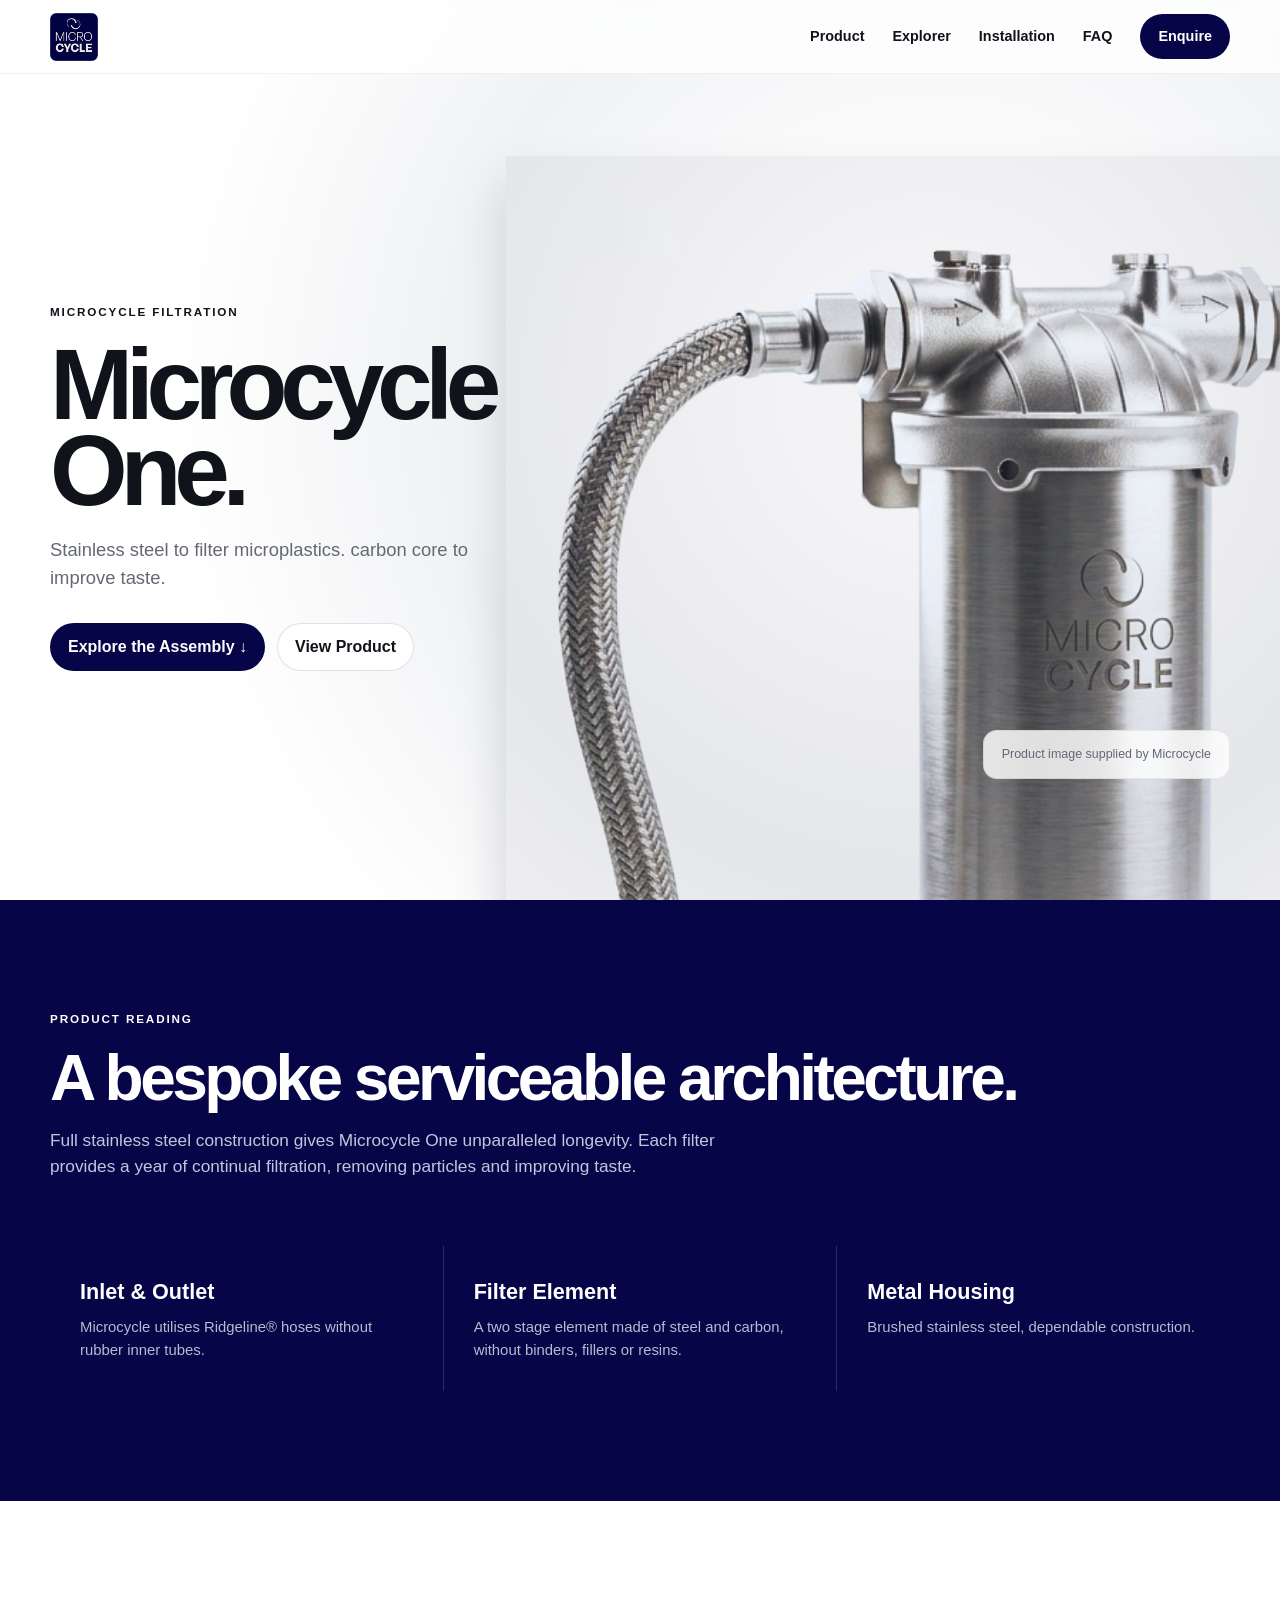
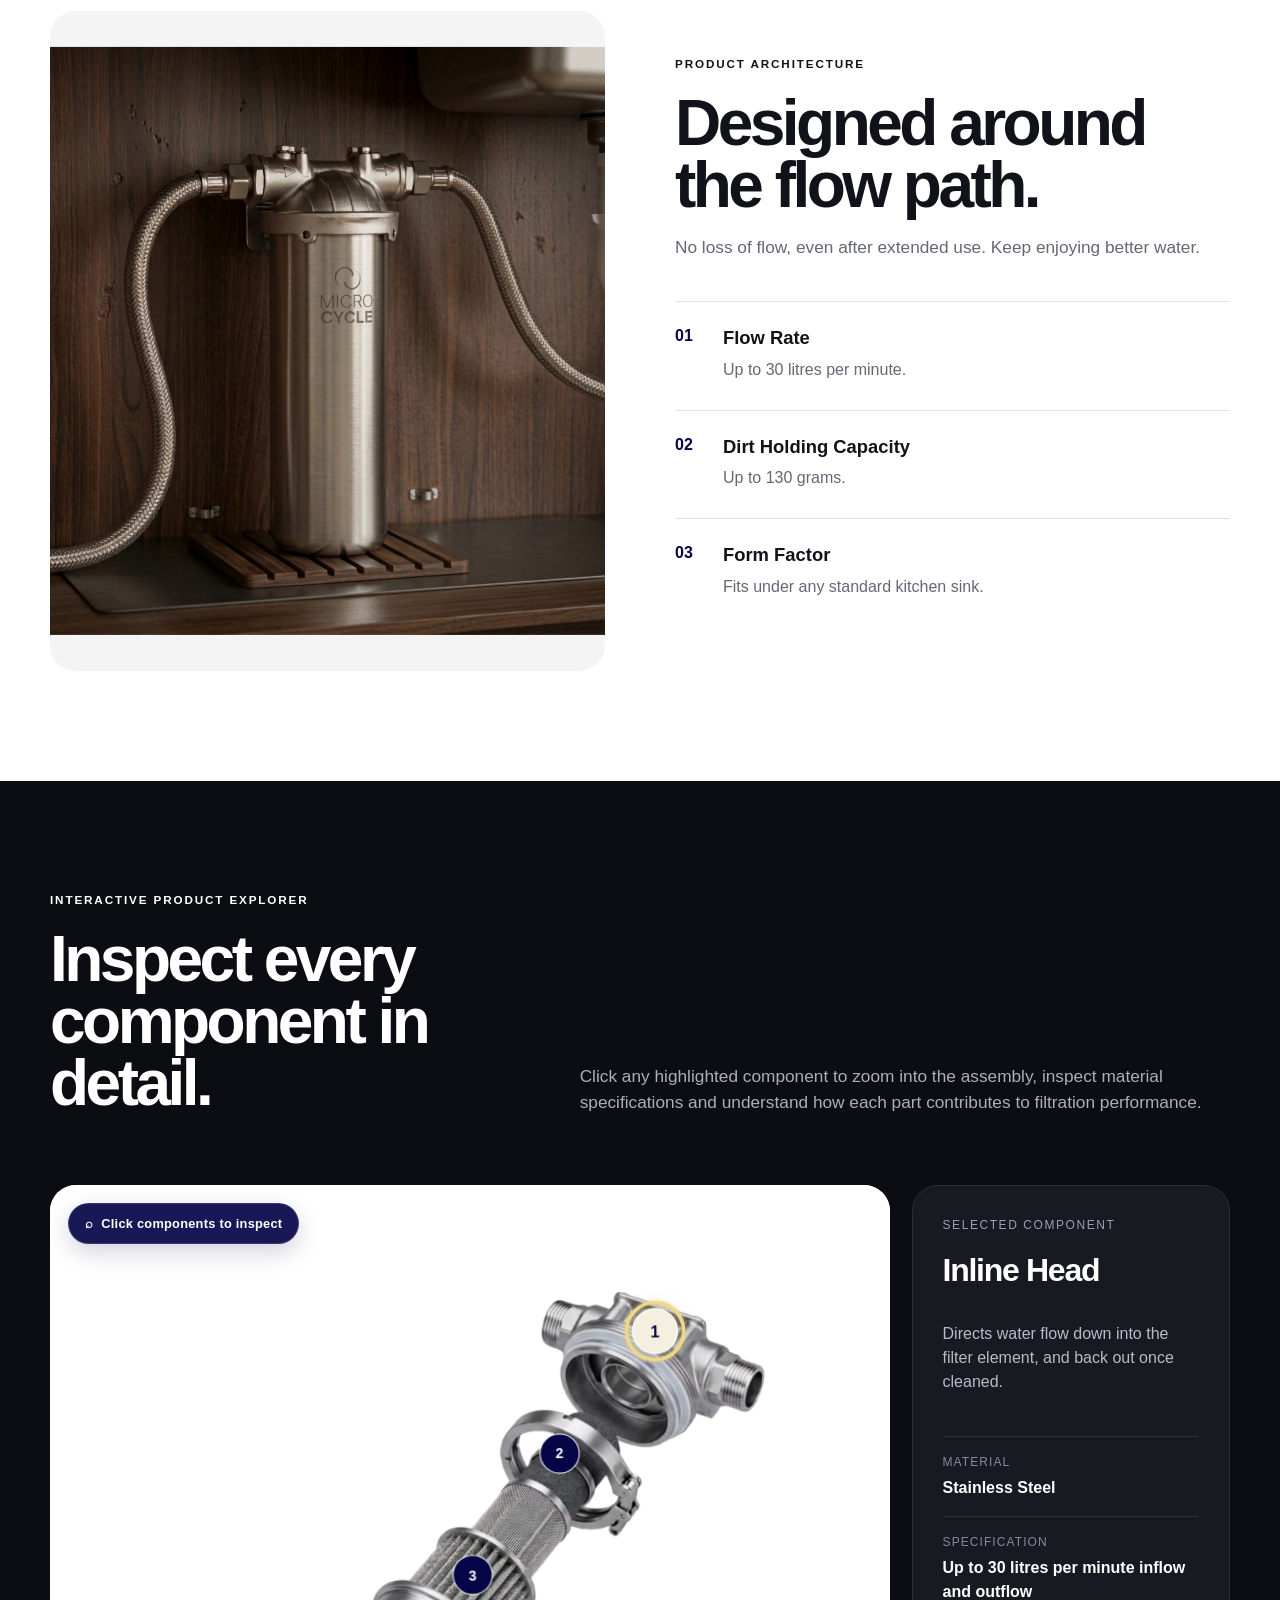
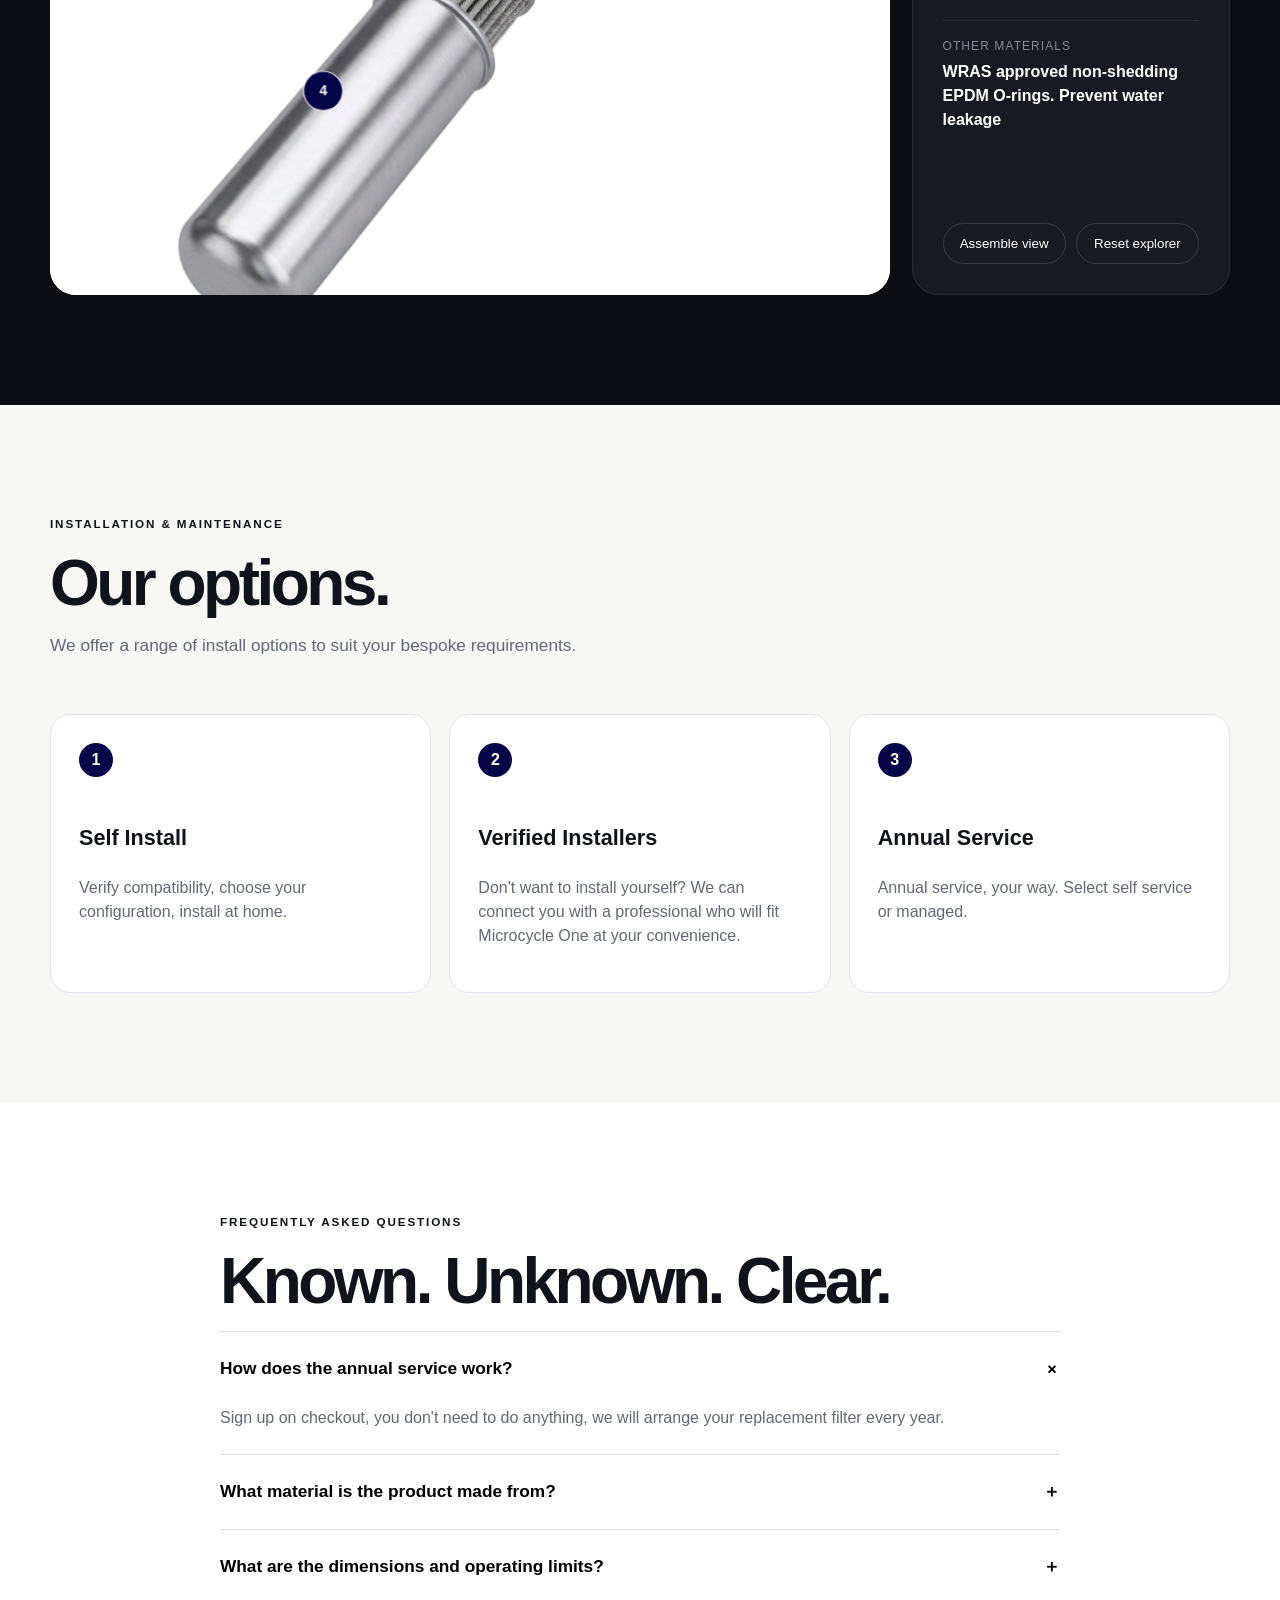
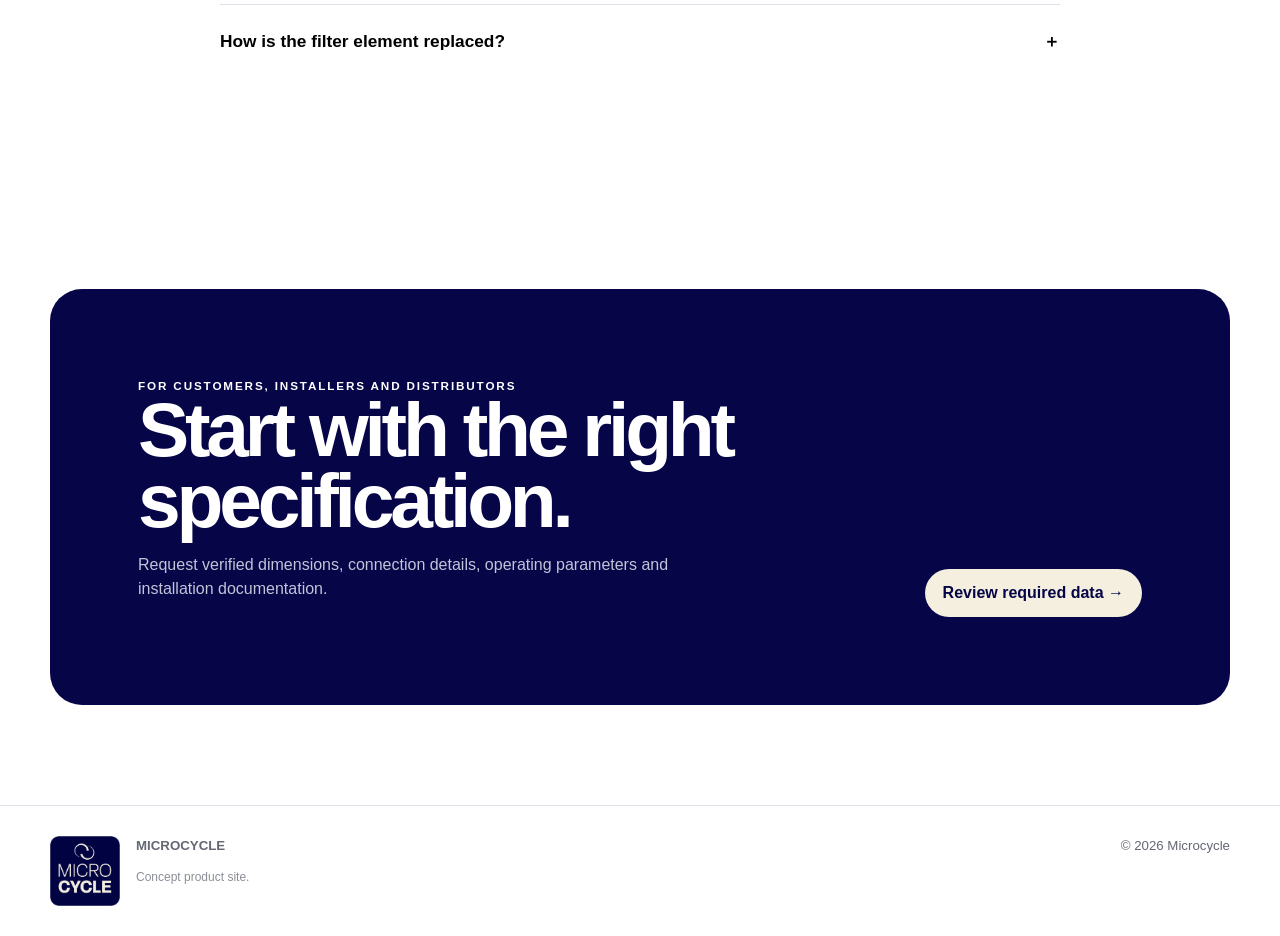
==== commit a62b26eb: "Removed full stops." ====
--- a/index.html
+++ b/index.html
@@ -36,7 +36,7 @@
 </nav></header>
 <main id="main">
 <section class="hero" id="top"><div class="wrap hero-grid">
-<div class="hero-copy reveal"><div class="eyebrow">Microcycle filtration</div><h1>Microcycle One.<br></h1><p>Stainless steel body and filter, with a carbon core to improve taste.</p><div class="hero-actions"><a class="btn" href="#explorer">Explore the Assembly ↓</a><a class="btn secondary" href="#product">View Product</a></div></div>
+<div class="hero-copy reveal"><div class="eyebrow">Microcycle filtration</div><h1>Microcycle One.<br></h1><p>Stainless steel to filter microplastics. carbon core to improve taste.</p><div class="hero-actions"><a class="btn" href="#explorer">Explore the Assembly ↓</a><a class="btn secondary" href="#product">View Product</a></div></div>
 <div class="hero-visual"><img src="brand view zoom.png" alt="Front view of the assembled Microcycle cylindrical metal filter housing with two inline threaded connections." decoding="async"><div class="hero-note">Product image supplied by Microcycle</div></div>
 </div></section>
 <section class="section intro"><div class="wrap reveal"><div class="eyebrow">Product reading</div><h2 class="section-title">A bespoke serviceable architecture.</h2><p class="section-copy">Full stainless steel construction gives Microcycle One unparalleled longevity. Each filter provides a year of continual filtration, removing particles and improving taste.</p><div class="facts"><div class="fact"><strong>Inlet &amp; Outlet</strong><span>Microcycle utilises Ridgeline® hoses without rubber inner tubes.</span></div><div class="fact"><strong>Filter Element</strong><span>A two stage element made of steel and carbon, without binders, fillers or resins.</span></div><div class="fact"><strong>Metal Housing</strong><span>Brushed stainless steel, dependable construction.</span></div></div></div></section>
@@ -56,10 +56,10 @@
 <footer><div class="wrap footer-row"><div style="display:grid;grid-template-columns:70px 1fr;gap:16px;align-items:start"><img src="full_size_logo.png" alt="Microcycle logo" style="width:70px;height:70px;object-fit:cover;border-radius:0"><div><b>MICROCYCLE</b><p class="disclosure">Concept product site.</p></div></div><div>© <span id="year"></span> Microcycle</div></div></footer>
 <script>
 const parts={
-head:{title:'Inline Head',desc:'Directs water flow down into the filter element, and back out once cleaned.',material:'Stainless Steel',purpose:'Up to 30 litres per minute inflow and outflow.',maintenance:'WRAS approved non-shedding EPDM O-rings. Prevent water leakage.'},
-ring:{title:'Carbon Core',desc:'Circular carbon core to improve taste by removing chlorine and dissolved organic matter.',material:'Granular Activated Carbon (GAC)',purpose:'Coconut shell sourced, WRAS approved GAC.',maintenance:'Stainless steel mesh containment.'},
-element:{title:'Pleated Filter Element',desc:'Cylindrical pleated outer particulate filter.',material:'Stainless Steel',purpose:'Filters particulates down to 1 μm.',maintenance:'WRAS approved non-shedding EPDM gaskets. Prevent water bypass.'},
-bowl:{title:'Outer Housing',desc:'The base of the filter unit, contains the water and filtration media.',material:'Stainless Steel',purpose:'Pressure rated to 150 psi.',maintenance:'None.'}
+head:{title:'Inline Head',desc:'Directs water flow down into the filter element, and back out once cleaned.',material:'Stainless Steel',purpose:'Up to 30 litres per minute inflow and outflow',maintenance:'WRAS approved non-shedding EPDM O-rings. Prevent water leakage'},
+ring:{title:'Carbon Core',desc:'Circular carbon core to improve taste by removing chlorine and dissolved organic matter.',material:'Granular Activated Carbon (GAC)',purpose:'Coconut shell sourced, WRAS approved GAC',maintenance:'Stainless steel mesh containment'},
+element:{title:'Pleated Filter Element',desc:'Cylindrical pleated outer particulate filter.',material:'Stainless Steel',purpose:'Filters 99.9% of microplastics',maintenance:'WRAS approved non-shedding EPDM gaskets. Prevent water bypass'},
+bowl:{title:'Outer Housing',desc:'The base of the filter unit, contains the water and filtration media',material:'Stainless Steel',purpose:'Pressure rated to 150 psi',maintenance:'None'}
 };
 const title=document.querySelector('#partTitle'),desc=document.querySelector('#partDesc'),mat=document.querySelector('#partMaterial'),purpose=document.querySelector('#partPurpose'),maint=document.querySelector('#partMaintenance');
 const stage=document.querySelector('#stage'),stageScene=document.querySelector('#stageScene'),toggle=document.querySelector('#toggleView'),resetButton=document.querySelector('#resetView'),hotspots=document.querySelectorAll('.hotspot');
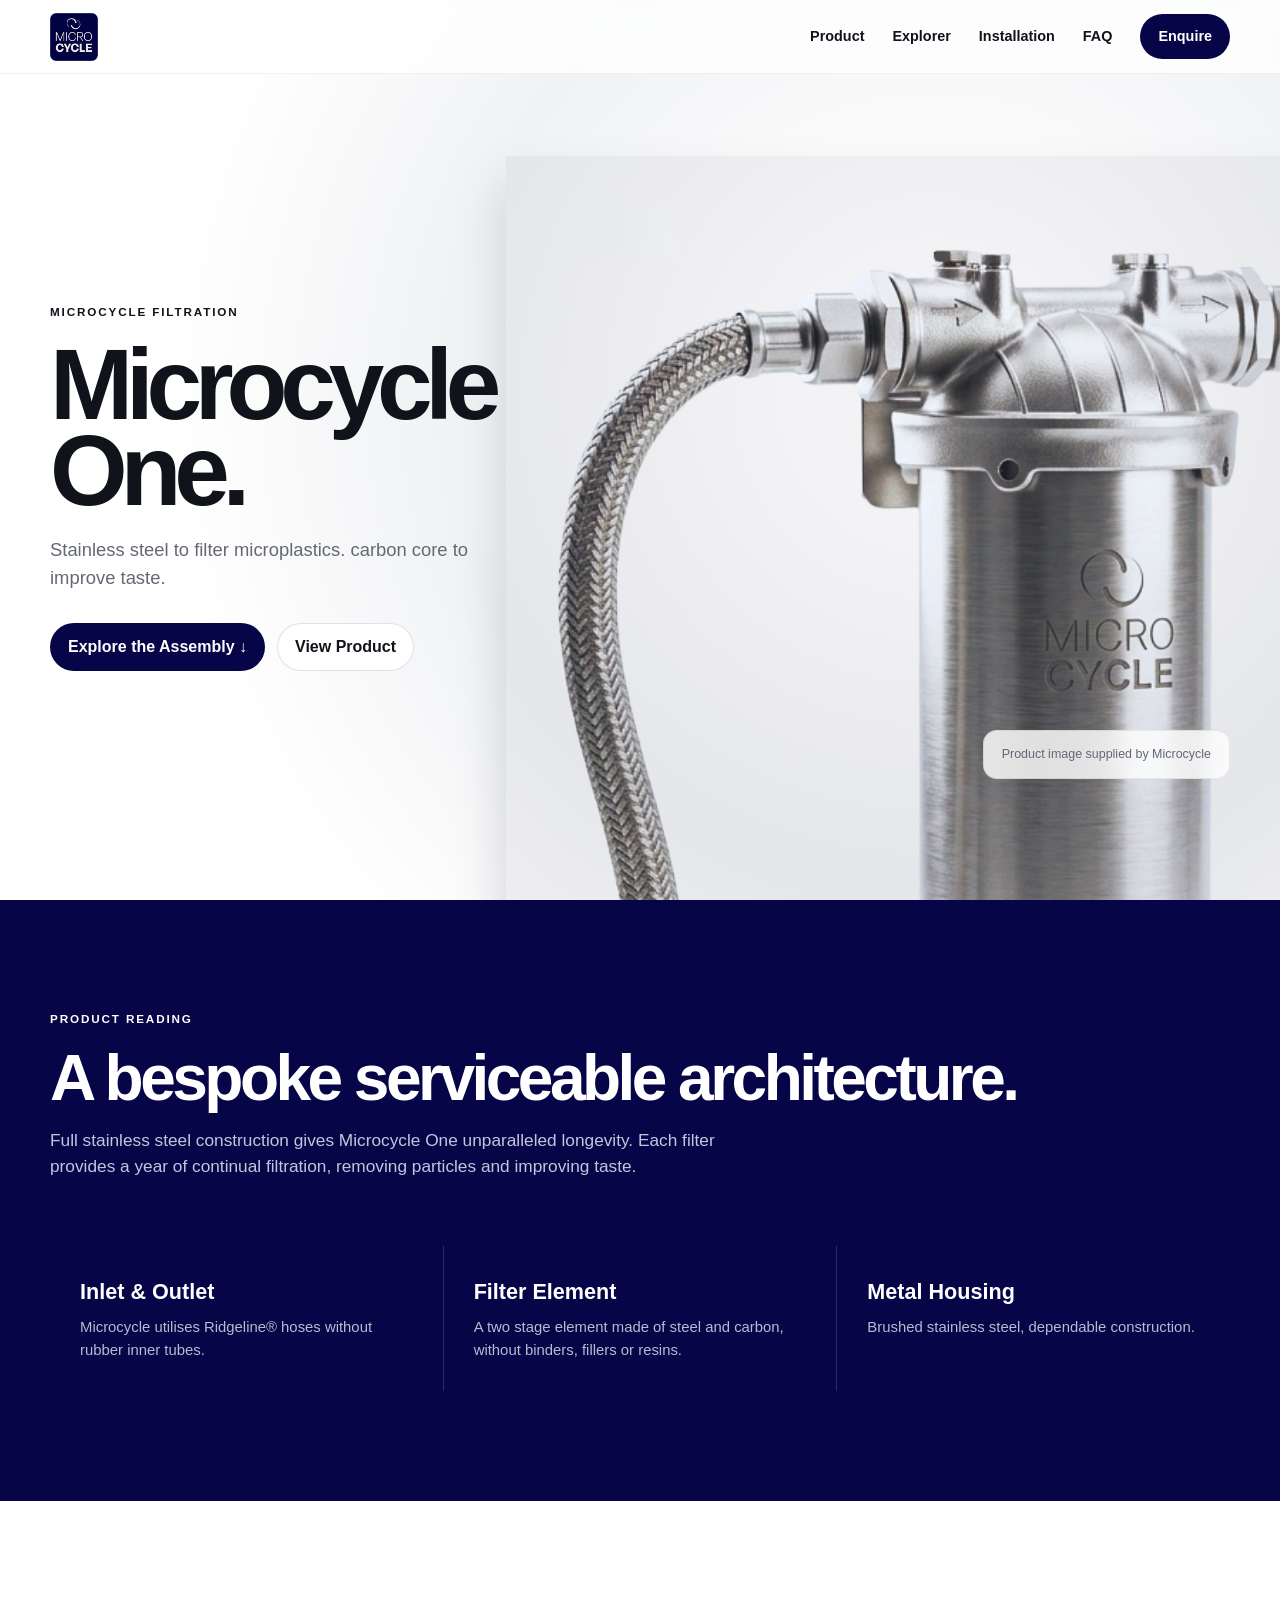
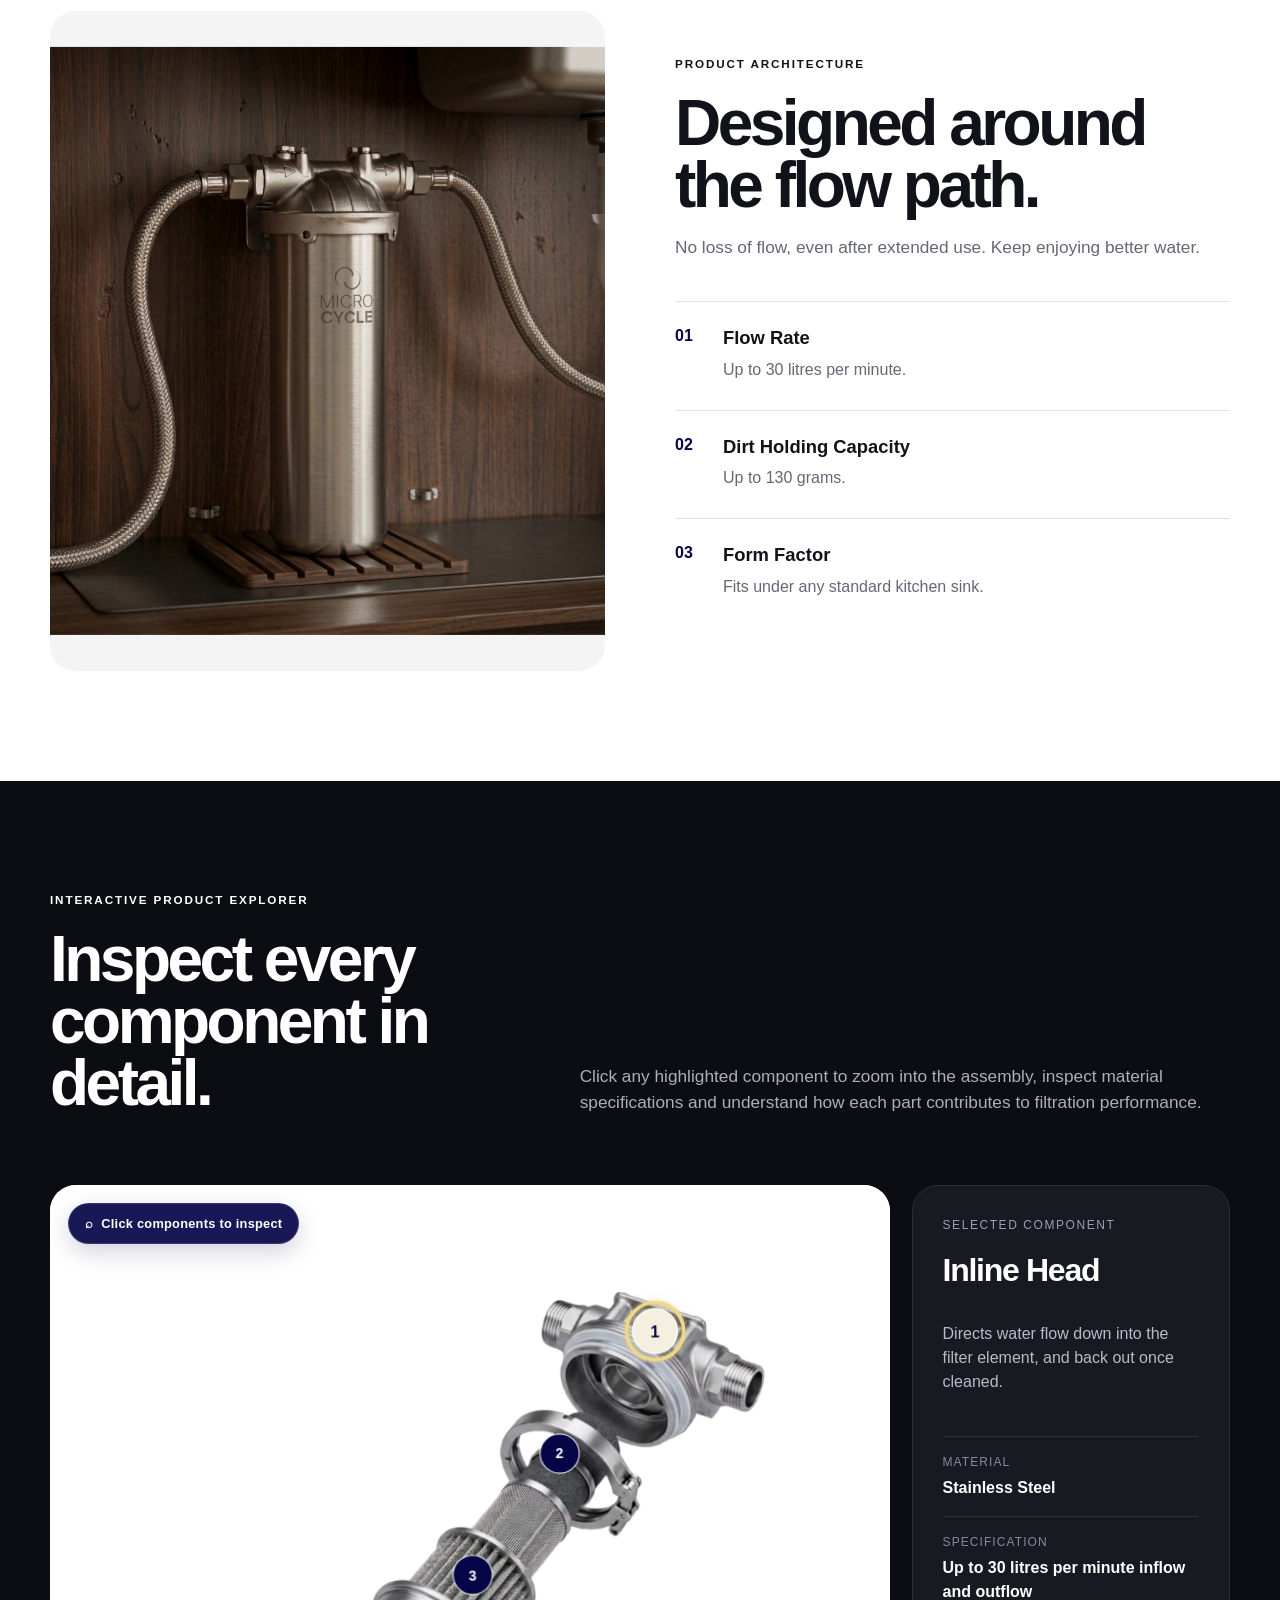
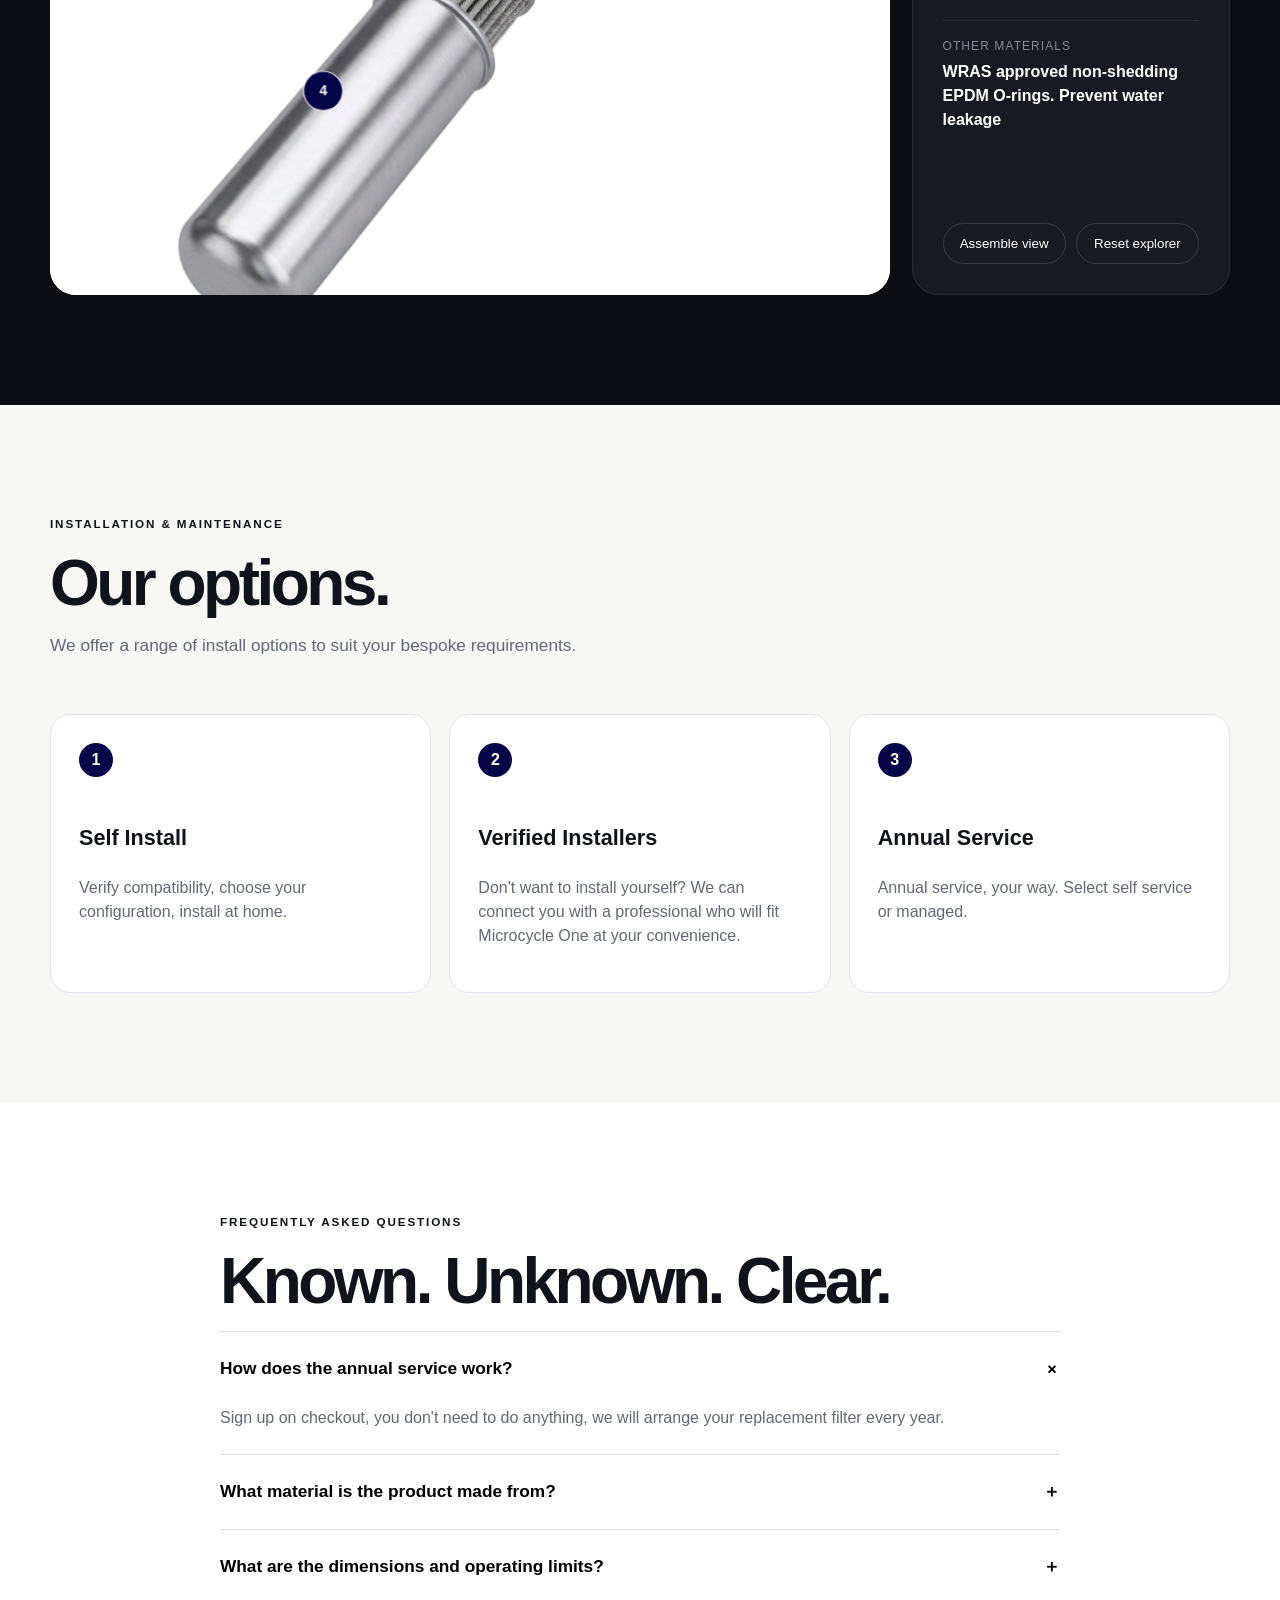
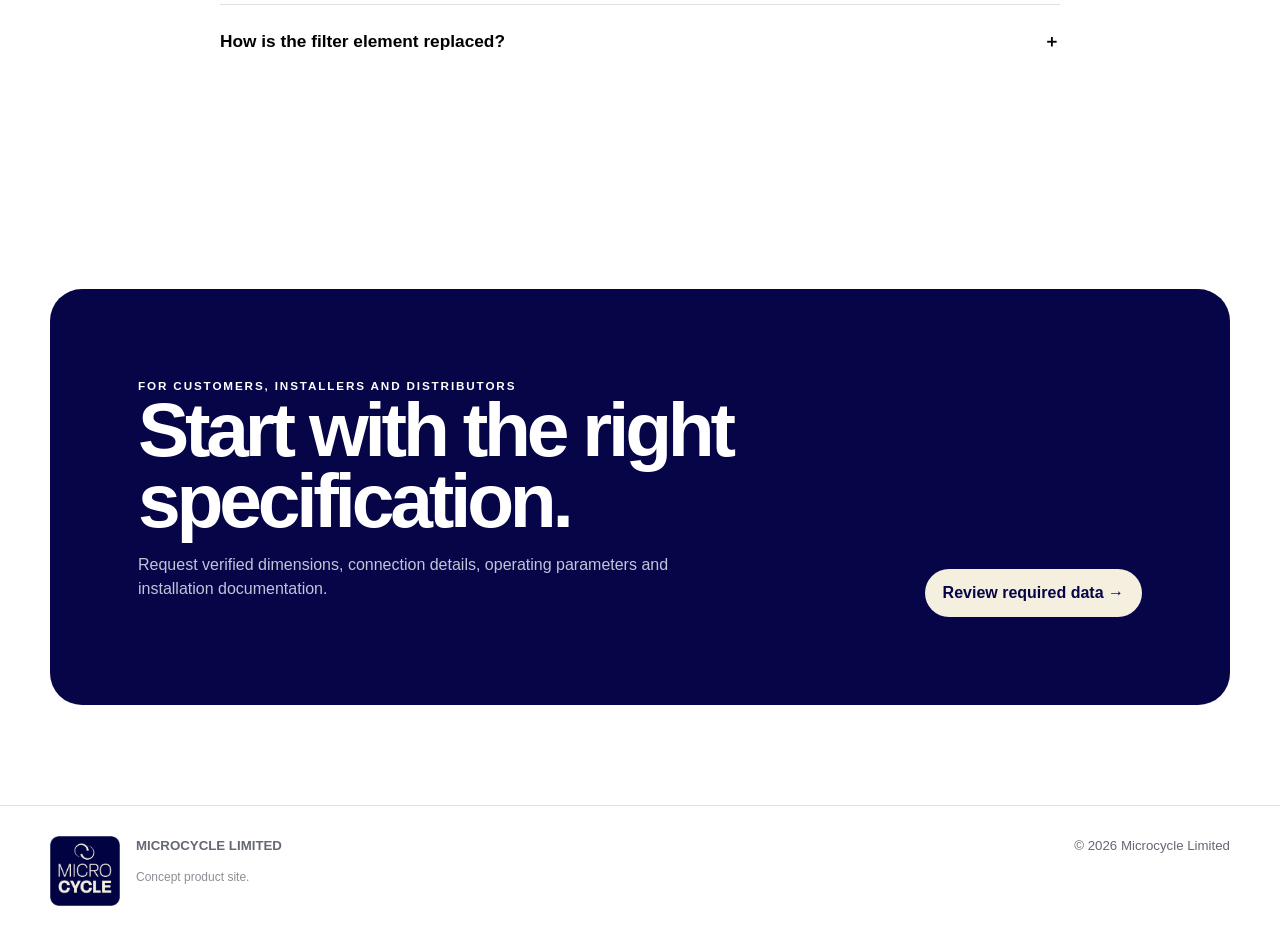
==== commit 861414d5: "Add files via upload" ====
--- a/index.html
+++ b/index.html
@@ -53,12 +53,12 @@
 <section class="section" id="faq"><div class="wrap faqs reveal"><div class="eyebrow">Frequently asked questions</div><h2 class="section-title">Known. Unknown. Clear.</h2><div class="faq open"><button aria-expanded="true">How does the annual service work?<span class="plus">＋</span></button><div class="answer"><div>Sign up on checkout, you don't need to do anything, we will arrange your replacement filter every year.</div></div></div><div class="faq"><button aria-expanded="false">What material is the product made from?<span class="plus">＋</span></button><div class="answer"><div>Our filter element and housing are made from 316L marine grade stainless steel and the carbon is organic coconut based GAC. Our seals are bespoke and made by WRAS approved manufacturers from non-shedding EPDM.</div></div></div><div class="faq"><button aria-expanded="false">What are the dimensions and operating limits?<span class="plus">＋</span></button><div class="answer"><div>The unit is 330mm tall by 120mm wide. Its maximum operating pressure is 150 psi.</div></div></div><div class="faq"><button aria-expanded="false">How is the filter element replaced?<span class="plus">＋</span></button><div class="answer"><div>The outer housing is used to transport new filters too. Simply screw off your outer housing and swap for the new one. The old one is sent back to us, regenerated and reused.</div></div></div></div></section>
 <section class="cta" id="contact"><div class="wrap"><div class="cta-box reveal"><div><div class="eyebrow">For customers, installers and distributors</div><h2>Start with the right specification.</h2><p>Request verified dimensions, connection details, operating parameters and installation documentation.</p></div><a class="btn" href="#faq">Review required data →</a></div></div></section>
 </main>
-<footer><div class="wrap footer-row"><div style="display:grid;grid-template-columns:70px 1fr;gap:16px;align-items:start"><img src="full_size_logo.png" alt="Microcycle logo" style="width:70px;height:70px;object-fit:cover;border-radius:0"><div><b>MICROCYCLE</b><p class="disclosure">Concept product site.</p></div></div><div>© <span id="year"></span> Microcycle</div></div></footer>
+<footer><div class="wrap footer-row"><div style="display:grid;grid-template-columns:70px 1fr;gap:16px;align-items:start"><img src="full_size_logo.png" alt="Microcycle logo" style="width:70px;height:70px;object-fit:cover;border-radius:0"><div><b>MICROCYCLE LIMITED</b><p class="disclosure">Concept product site.</p></div></div><div>© <span id="year"></span> Microcycle Limited</div></div></footer>
 <script>
 const parts={
 head:{title:'Inline Head',desc:'Directs water flow down into the filter element, and back out once cleaned.',material:'Stainless Steel',purpose:'Up to 30 litres per minute inflow and outflow',maintenance:'WRAS approved non-shedding EPDM O-rings. Prevent water leakage'},
 ring:{title:'Carbon Core',desc:'Circular carbon core to improve taste by removing chlorine and dissolved organic matter.',material:'Granular Activated Carbon (GAC)',purpose:'Coconut shell sourced, WRAS approved GAC',maintenance:'Stainless steel mesh containment'},
-element:{title:'Pleated Filter Element',desc:'Cylindrical pleated outer particulate filter.',material:'Stainless Steel',purpose:'Filters 99.9% of microplastics',maintenance:'WRAS approved non-shedding EPDM gaskets. Prevent water bypass'},
+element:{title:'Pleated Filter Element',desc:'Cylindrical pleated outer particulate filter.',material:'Stainless Steel',purpose:'Removes 99.9% of microplastics',maintenance:'WRAS approved non-shedding EPDM gaskets. Prevent water bypass'},
 bowl:{title:'Outer Housing',desc:'The base of the filter unit, contains the water and filtration media',material:'Stainless Steel',purpose:'Pressure rated to 150 psi',maintenance:'None'}
 };
 const title=document.querySelector('#partTitle'),desc=document.querySelector('#partDesc'),mat=document.querySelector('#partMaterial'),purpose=document.querySelector('#partPurpose'),maint=document.querySelector('#partMaintenance');
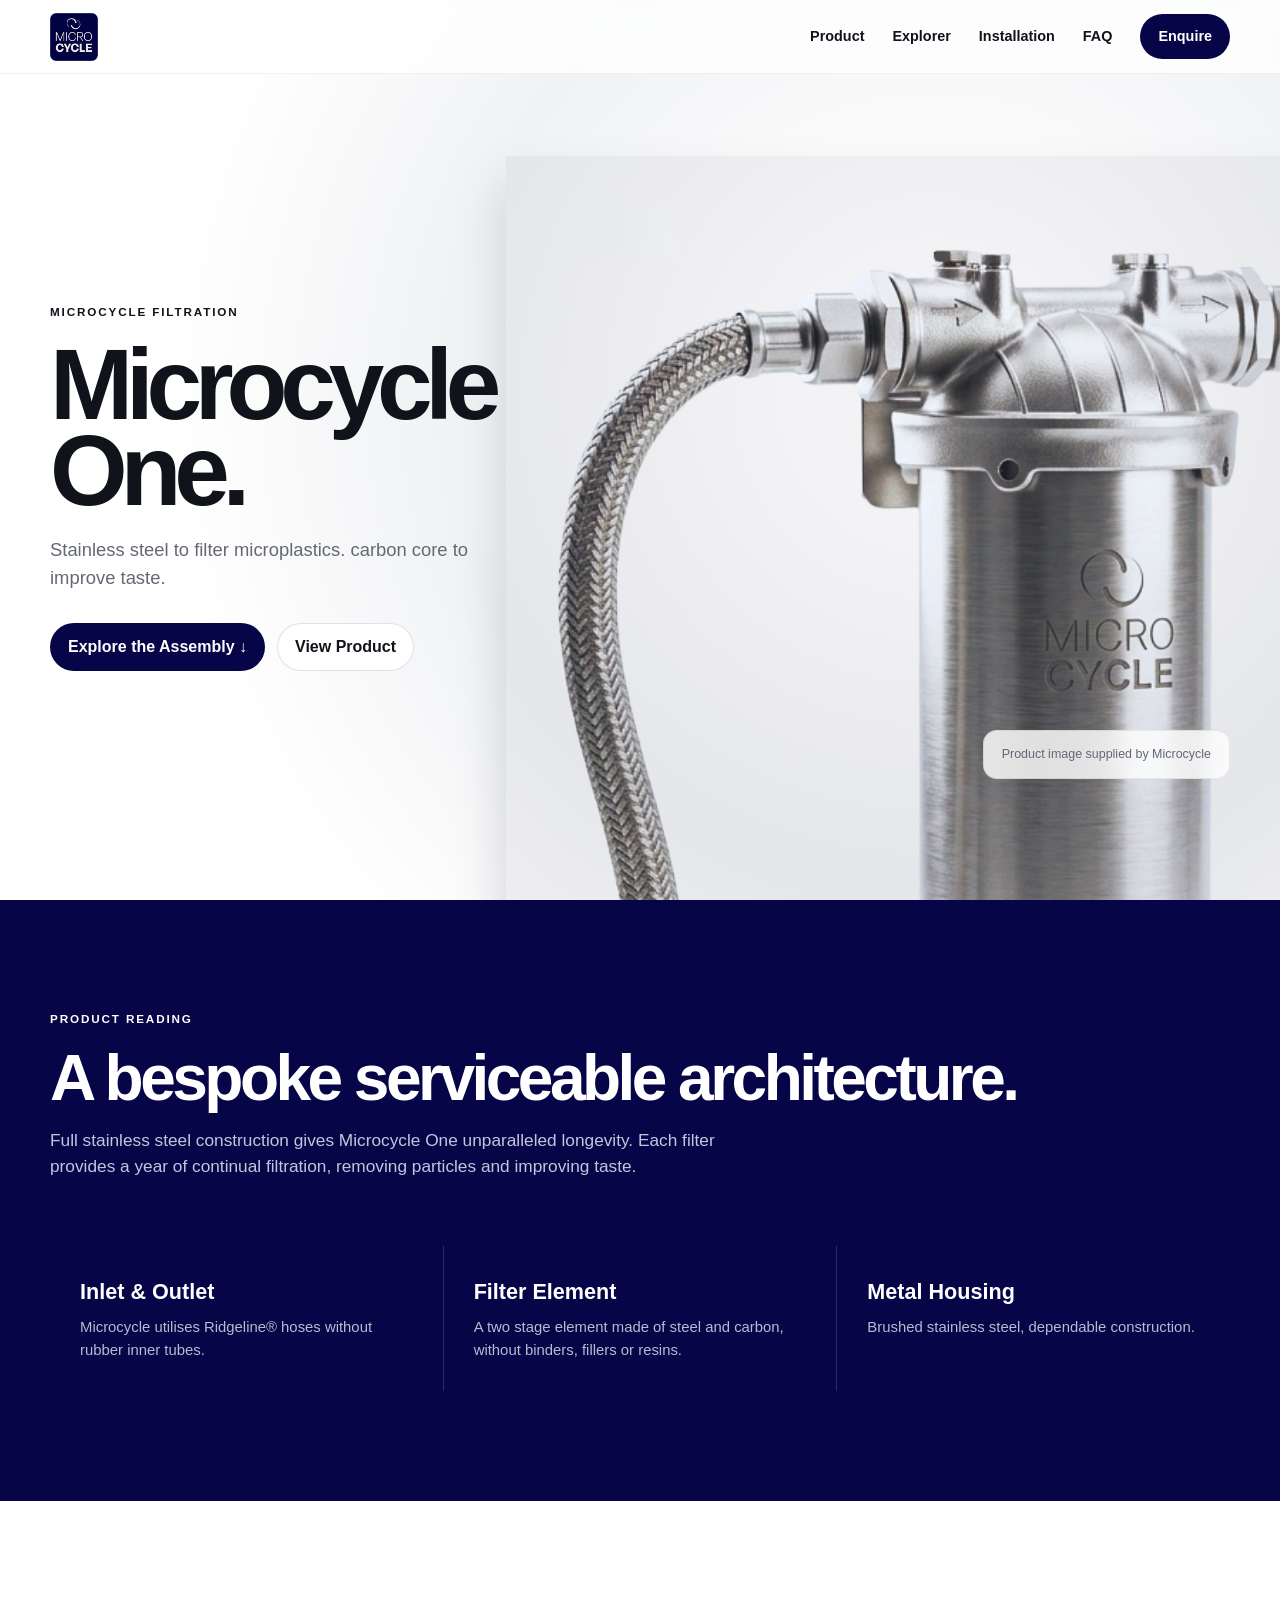
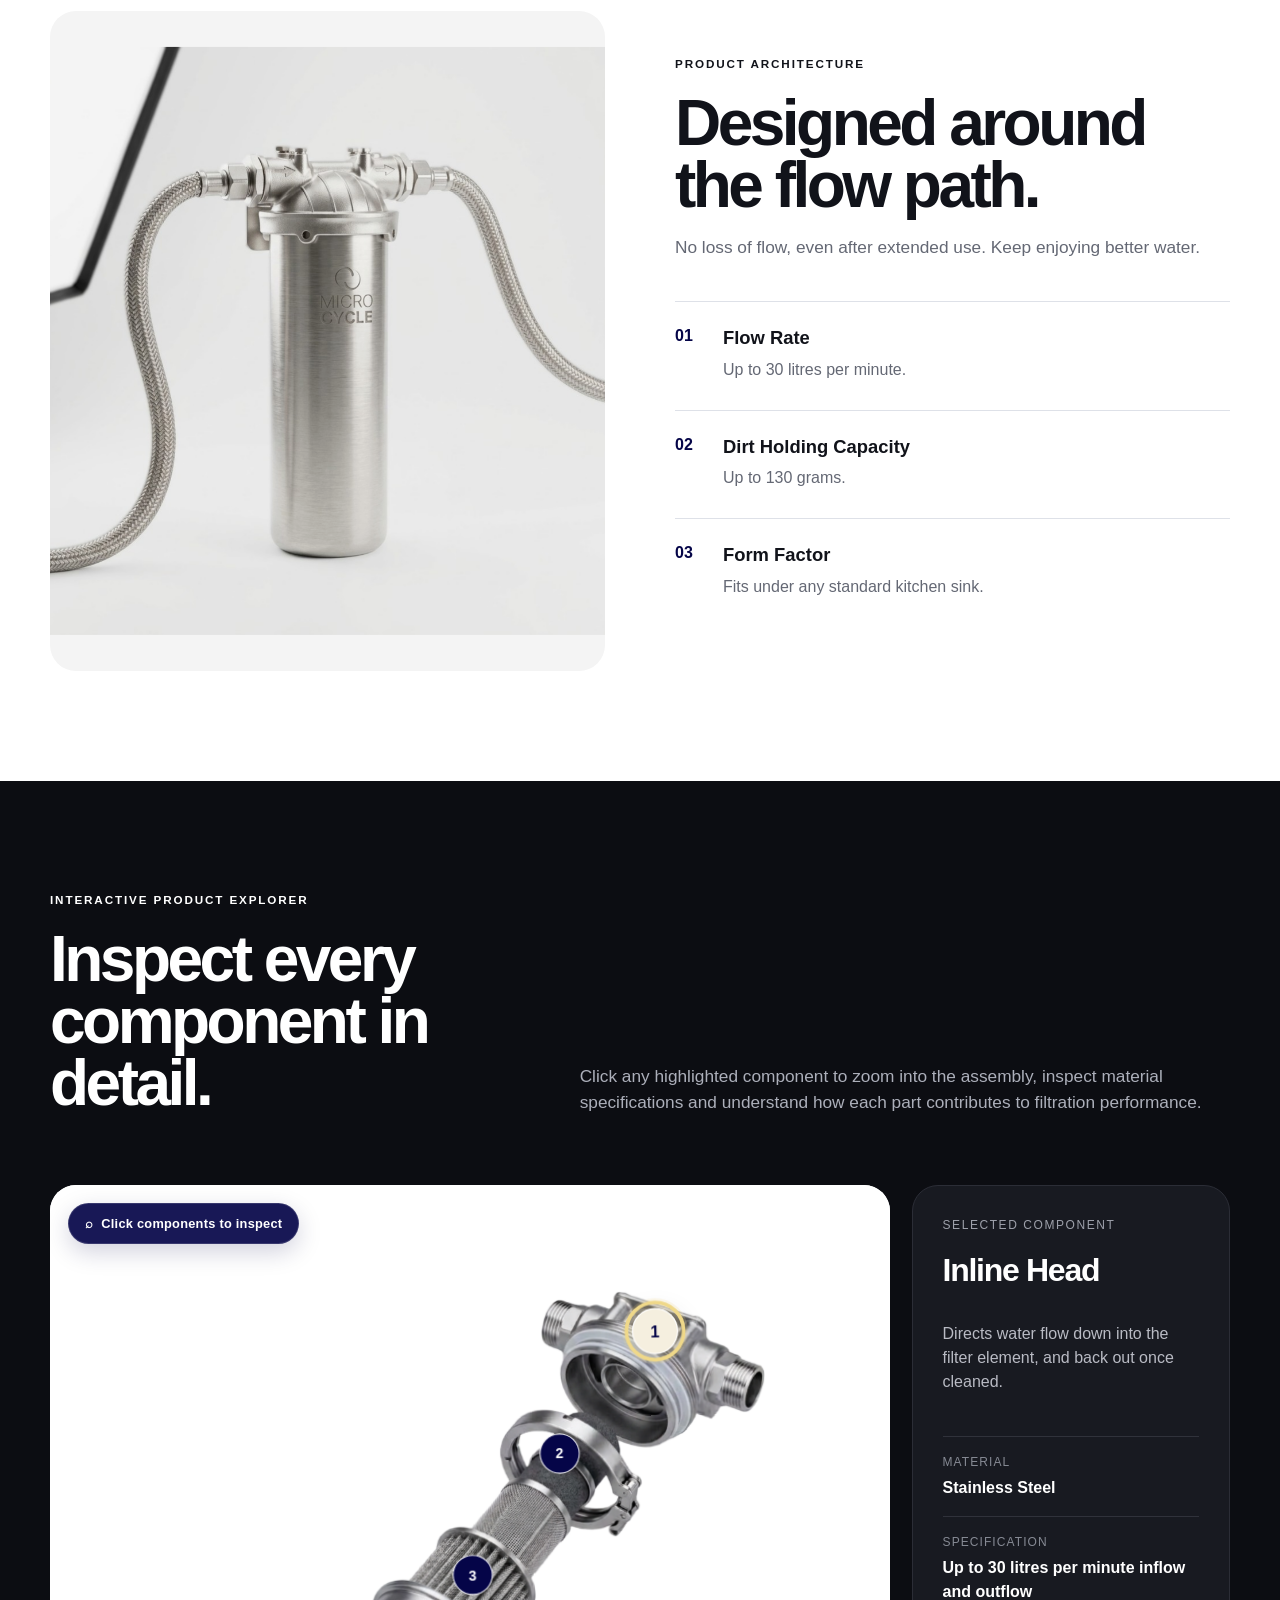
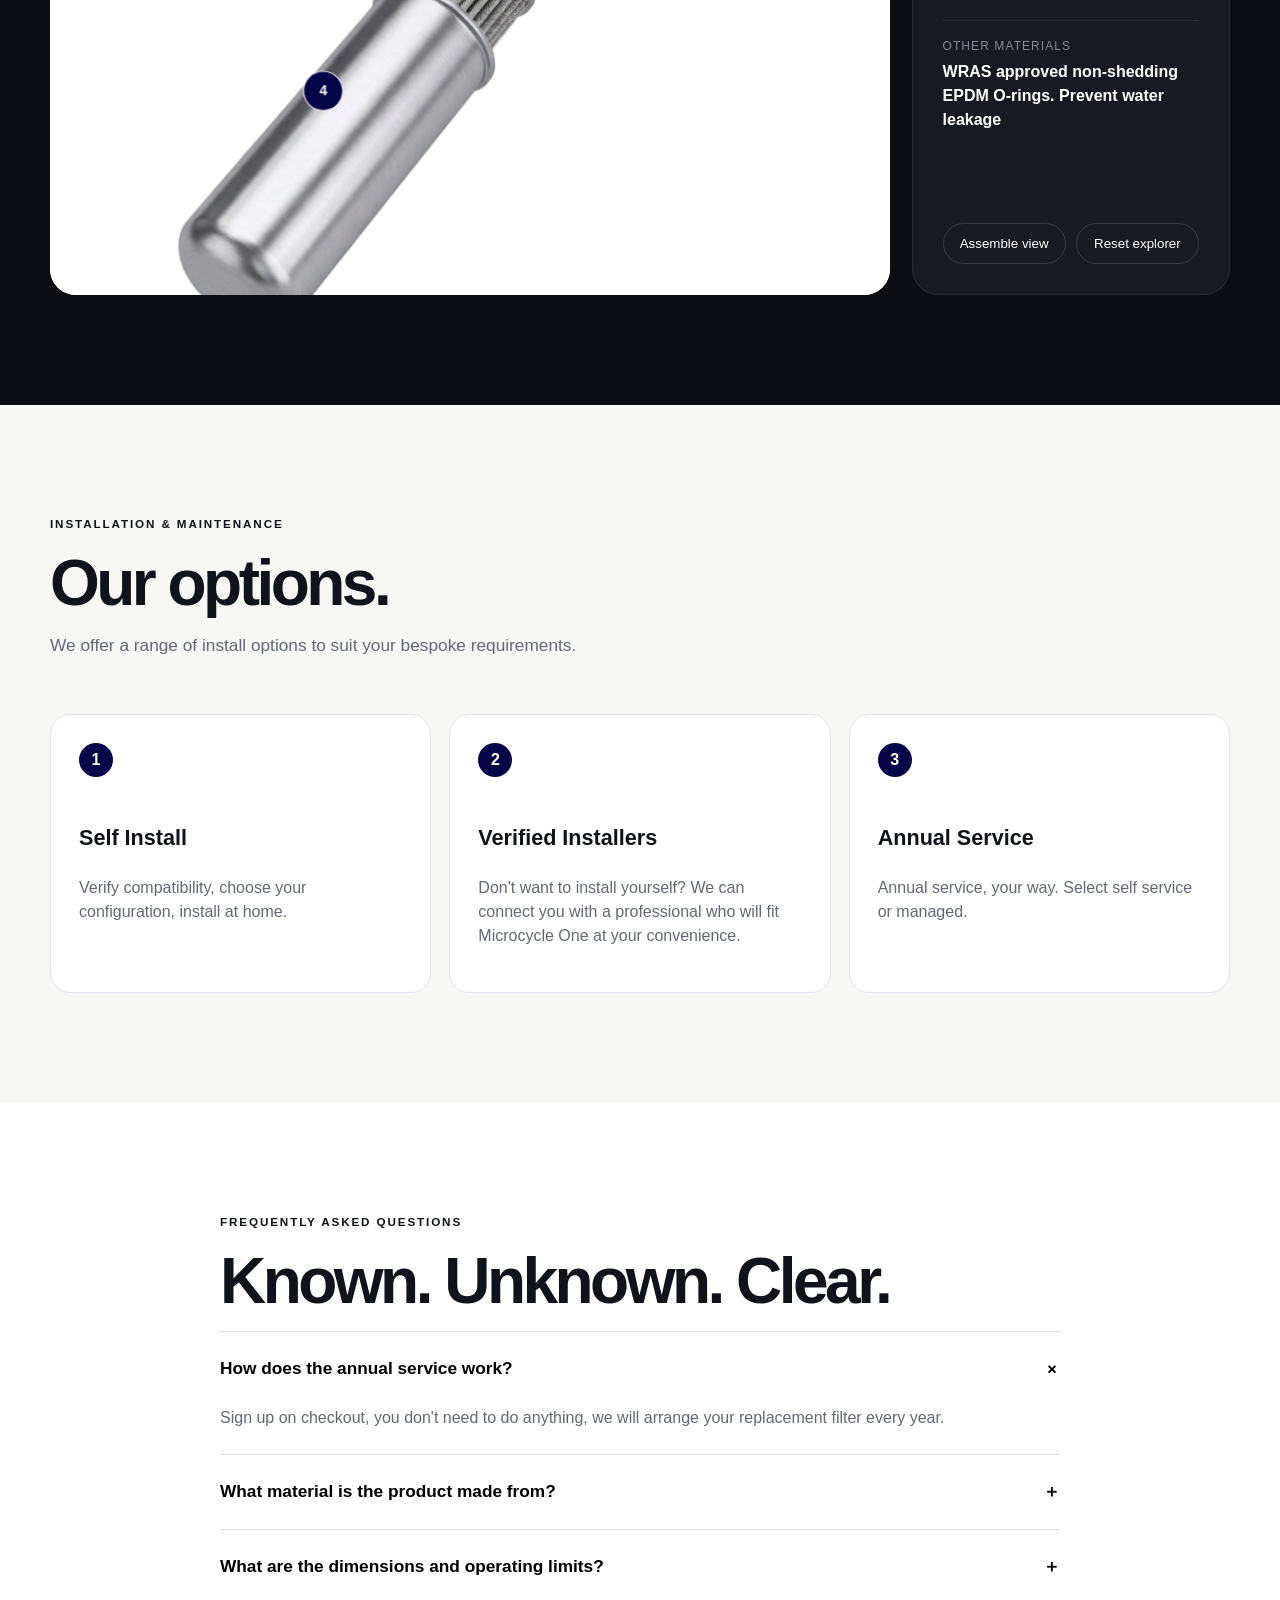
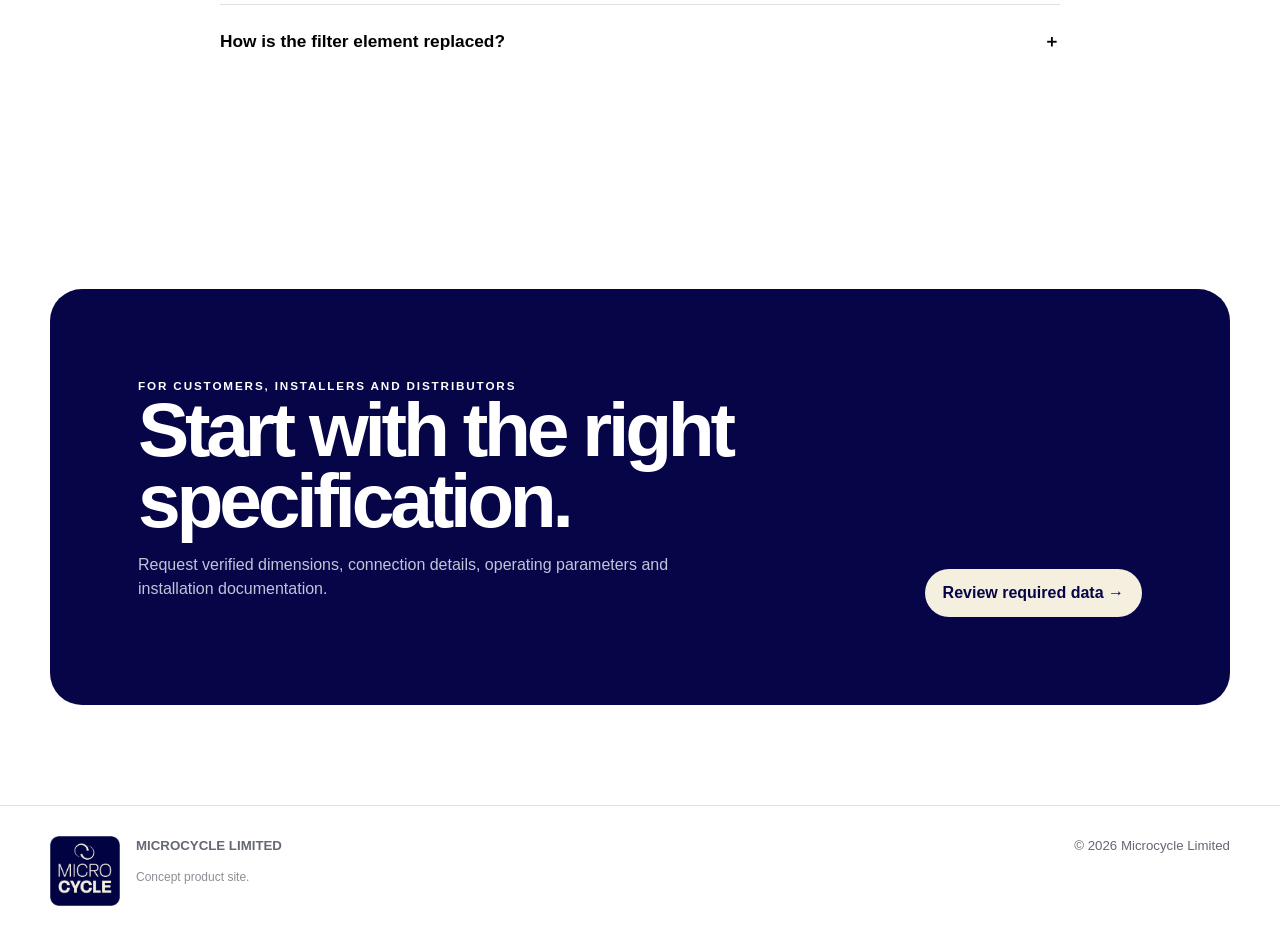
==== commit b8db5ddf: "Changes to mobile explorer" ====
--- a/index.html
+++ b/index.html
@@ -22,7 +22,22 @@
 .faqs{max-width:840px}.faq{border-top:1px solid var(--line)}.faq button{width:100%;border:0;background:none;padding:24px 0;display:flex;justify-content:space-between;text-align:left;font:inherit;font-weight:750;font-size:1.08rem;cursor:pointer}.answer{display:grid;grid-template-rows:0fr;transition:.3s}.answer>div{overflow:hidden;color:var(--muted)}.faq.open .answer{grid-template-rows:1fr}.faq.open .answer>div{padding-bottom:24px}.plus{transition:.2s}.faq.open .plus{transform:rotate(45deg)}
 .cta{padding:100px 0}.cta-box{background:var(--navy);border-radius:32px;padding:clamp(38px,7vw,88px);color:white;display:grid;grid-template-columns:1fr auto;gap:40px;align-items:end}.cta h2{font-size:clamp(2.6rem,6vw,5.5rem);line-height:.93;letter-spacing:-.055em;margin:0}.cta p{color:#c3c4d8;max-width:600px}.cta .btn{background:var(--cream);color:var(--navy)}
 footer{border-top:1px solid var(--line);padding:30px 0}.footer-row{display:flex;justify-content:space-between;gap:20px;color:var(--muted);font-size:.83rem}.disclosure{font-size:.75rem;color:#8b8e97;max-width:720px}.reveal{opacity:0;transform:translateY(25px);transition:.7s}.reveal.in{opacity:1;transform:none}
-@media(max-width:900px){.hero-grid,.product-grid,.explorer-grid{grid-template-columns:1fr}.hero-copy{padding-top:70px}.hero-visual{height:55vh}.hero-visual img{width:92%;transform:none}.hero-note{right:12px}.facts,.steps{grid-template-columns:1fr}.fact{padding-left:0}.explorer-head{display:block}.stage{min-height:570px}.cta-box{grid-template-columns:1fr}.navlinks{position:fixed;inset:74px 0 0;background:white;display:none;flex-direction:column;padding:45px;font-size:1.3rem}.menu{display:block}.menu-open .navlinks{display:flex}}
+@media(max-width:900px){.hero-grid,.product-grid,.explorer-grid{grid-template-columns:1fr}.hero-copy{padding-top:70px}.hero-visual{height:55vh}.hero-visual img{width:92%;transform:none}.hero-note{right:12px}.facts,.steps{grid-template-columns:1fr}.fact{padding-left:0}.explorer-head{display:block}.stage{min-height:570px}.cta-box{grid-template-columns:1fr}.navlinks{
+    position:fixed;
+    top:74px;
+    left:0;
+    right:0;
+    bottom:0;
+
+    background:#ffffff;
+    z-index:999;
+
+    display:none;
+    flex-direction:column;
+    padding:45px;
+    font-size:1.3rem;
+}
+.menu{display:block}.menu-open .navlinks{display:flex}}
 @media(max-width:600px){.header-logo{height:42px;max-width:170px}.wrap{width:min(100% - 24px,1180px)}.section{padding:78px 0}.hero h1{font-size:3.9rem}.hero-visual{height:48vh}.product-shot{min-height:470px}.stage{min-height:430px}.explorer-badge{top:12px;left:12px;padding:8px 12px;font-size:.7rem}.hotspot{width:34px;height:34px}.h1{left:72%;top:20%}.h2{left:59%;top:36%}.h3{left:47%;top:50%}.h4{left:28%;top:66%}.explore-controls{flex-direction:column}.footer-row{display:block}.cta{padding:60px 0}}
 @media(prefers-reduced-motion:reduce){*{scroll-behavior:auto!important;transition:none!important;animation:none!important}.reveal{opacity:1;transform:none}}
 </style>
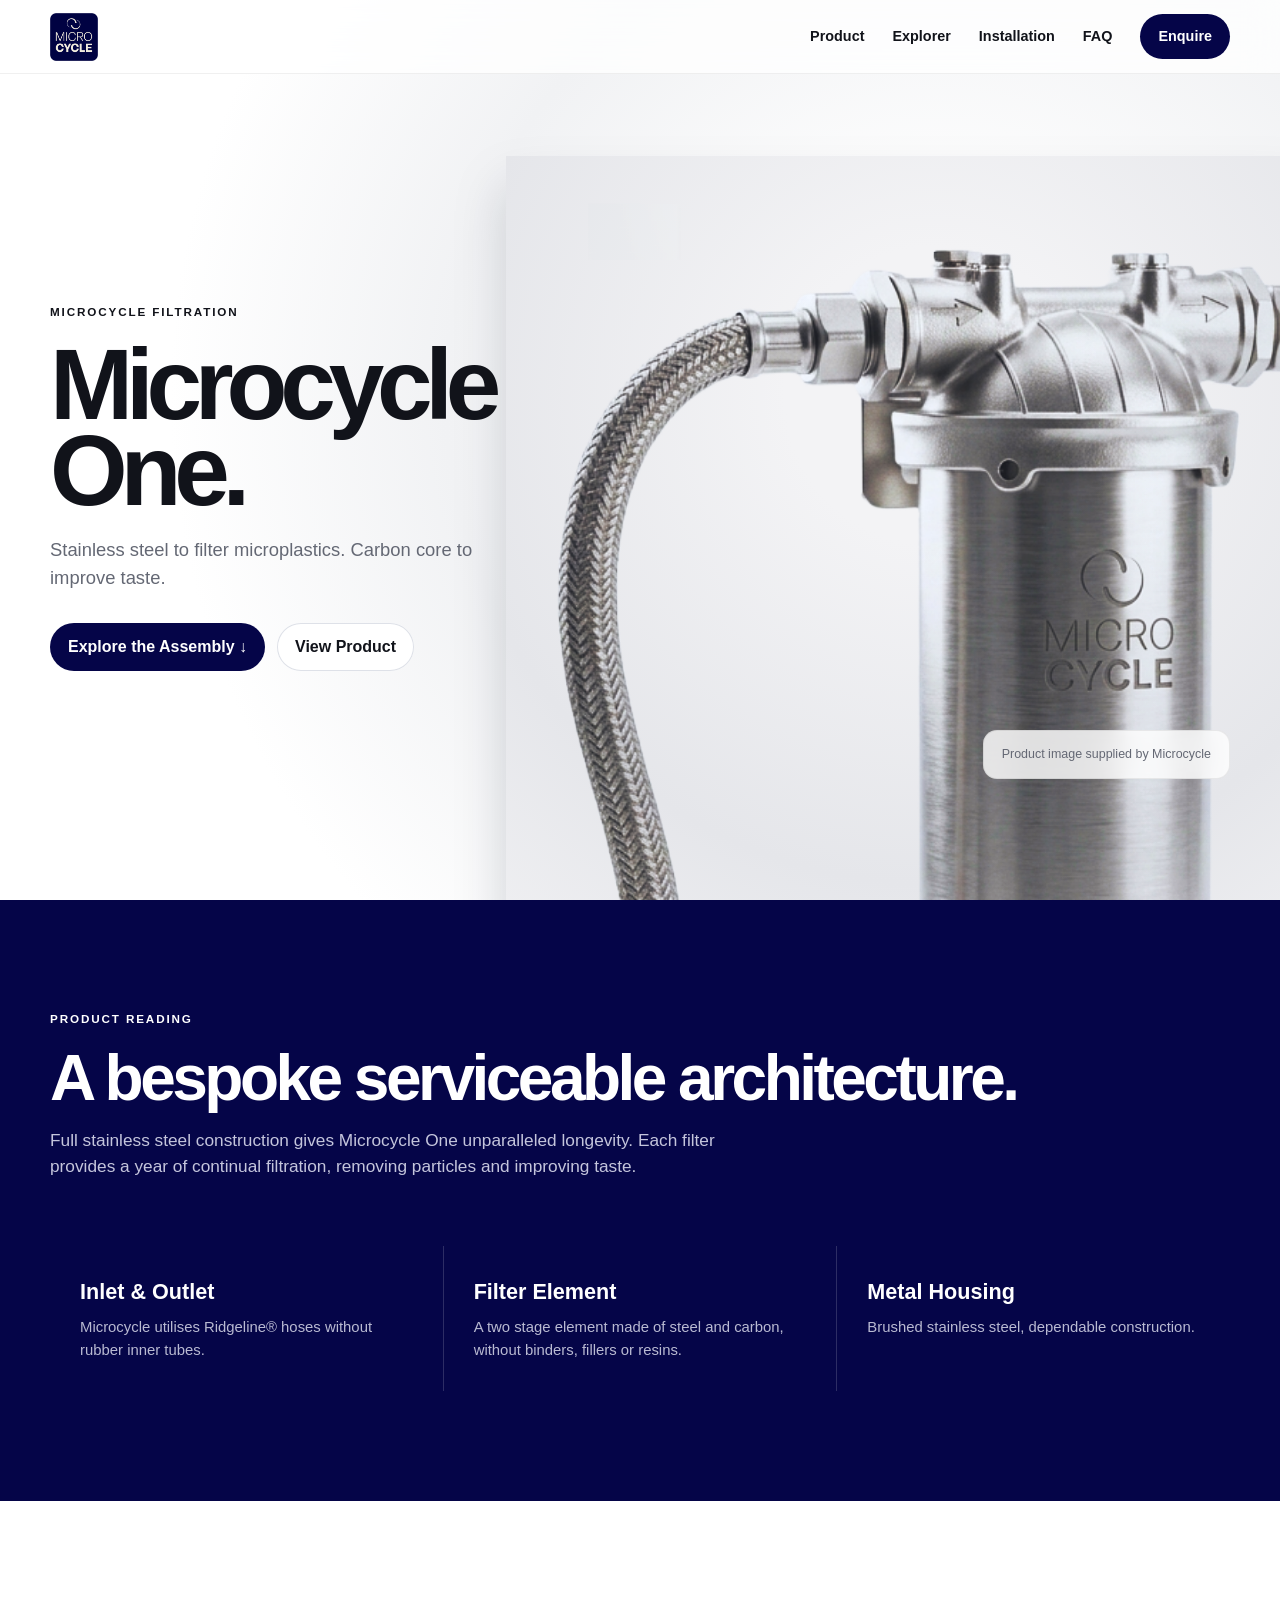
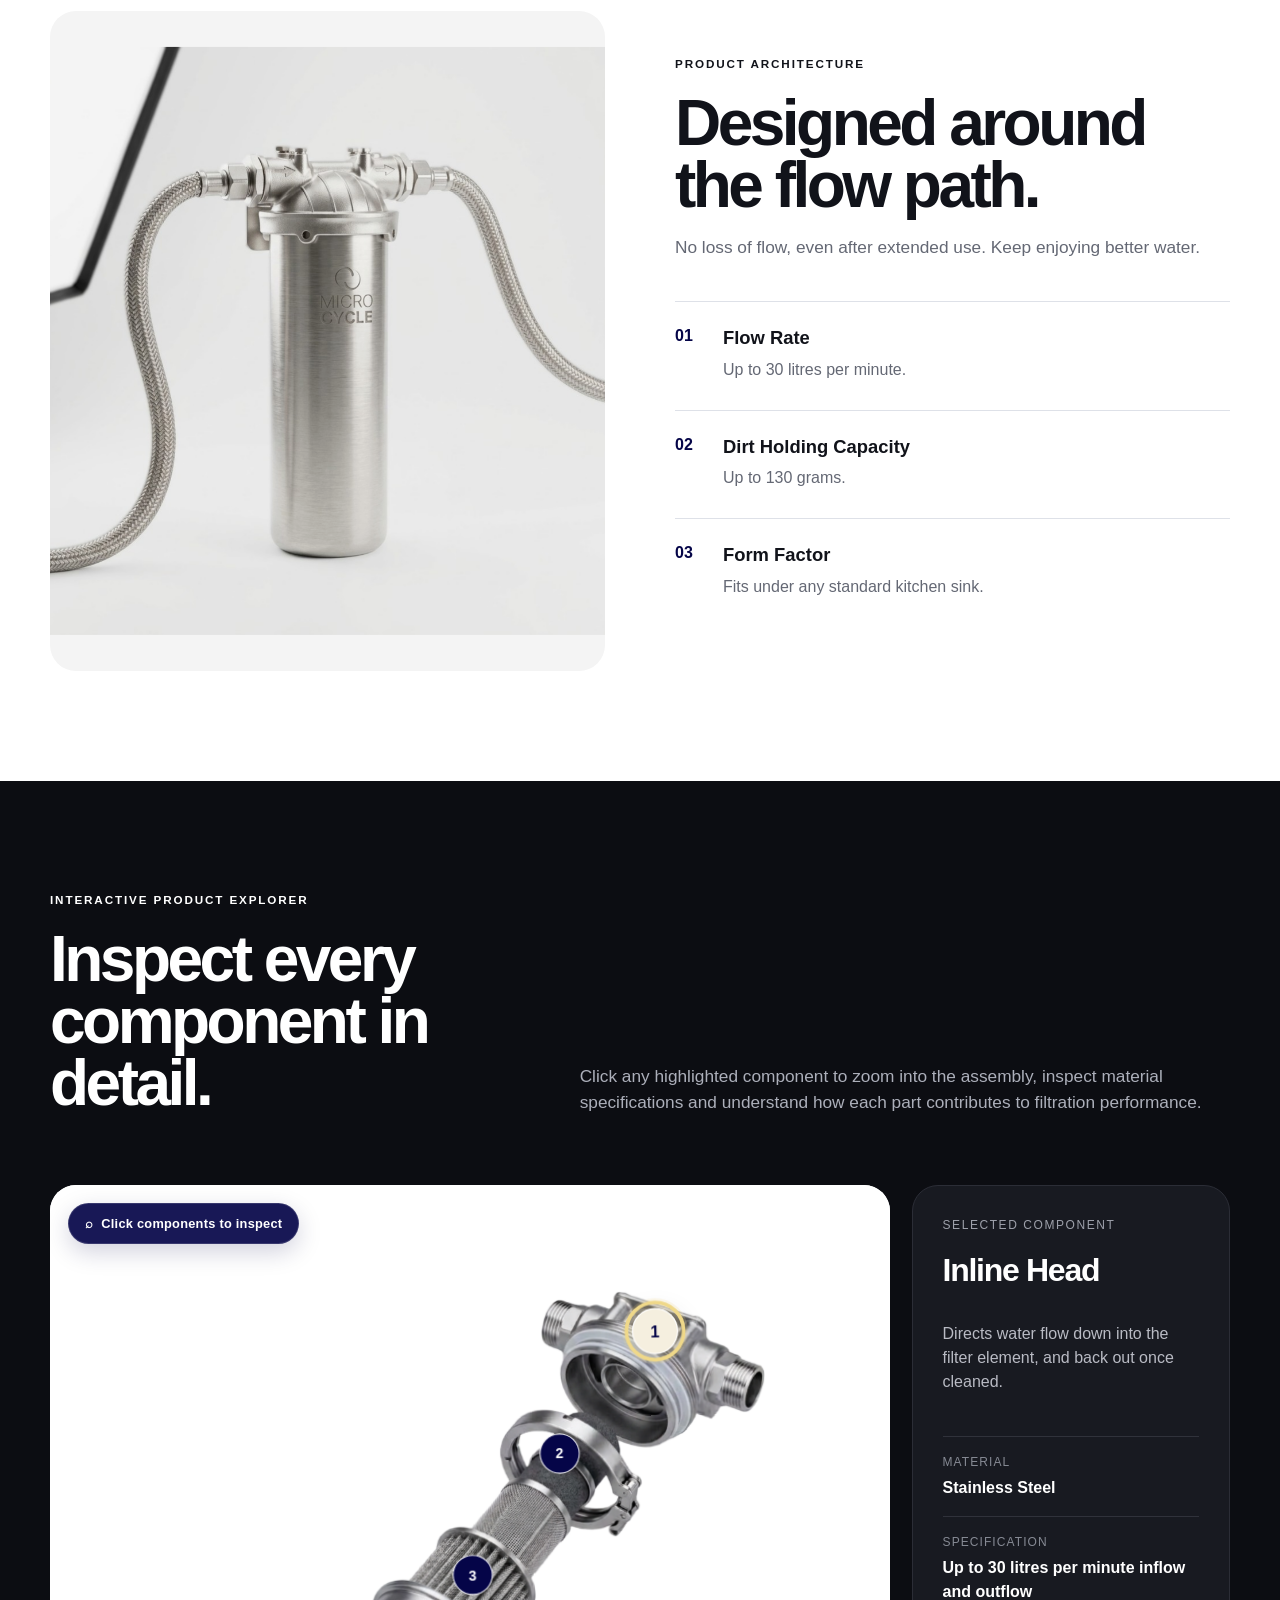
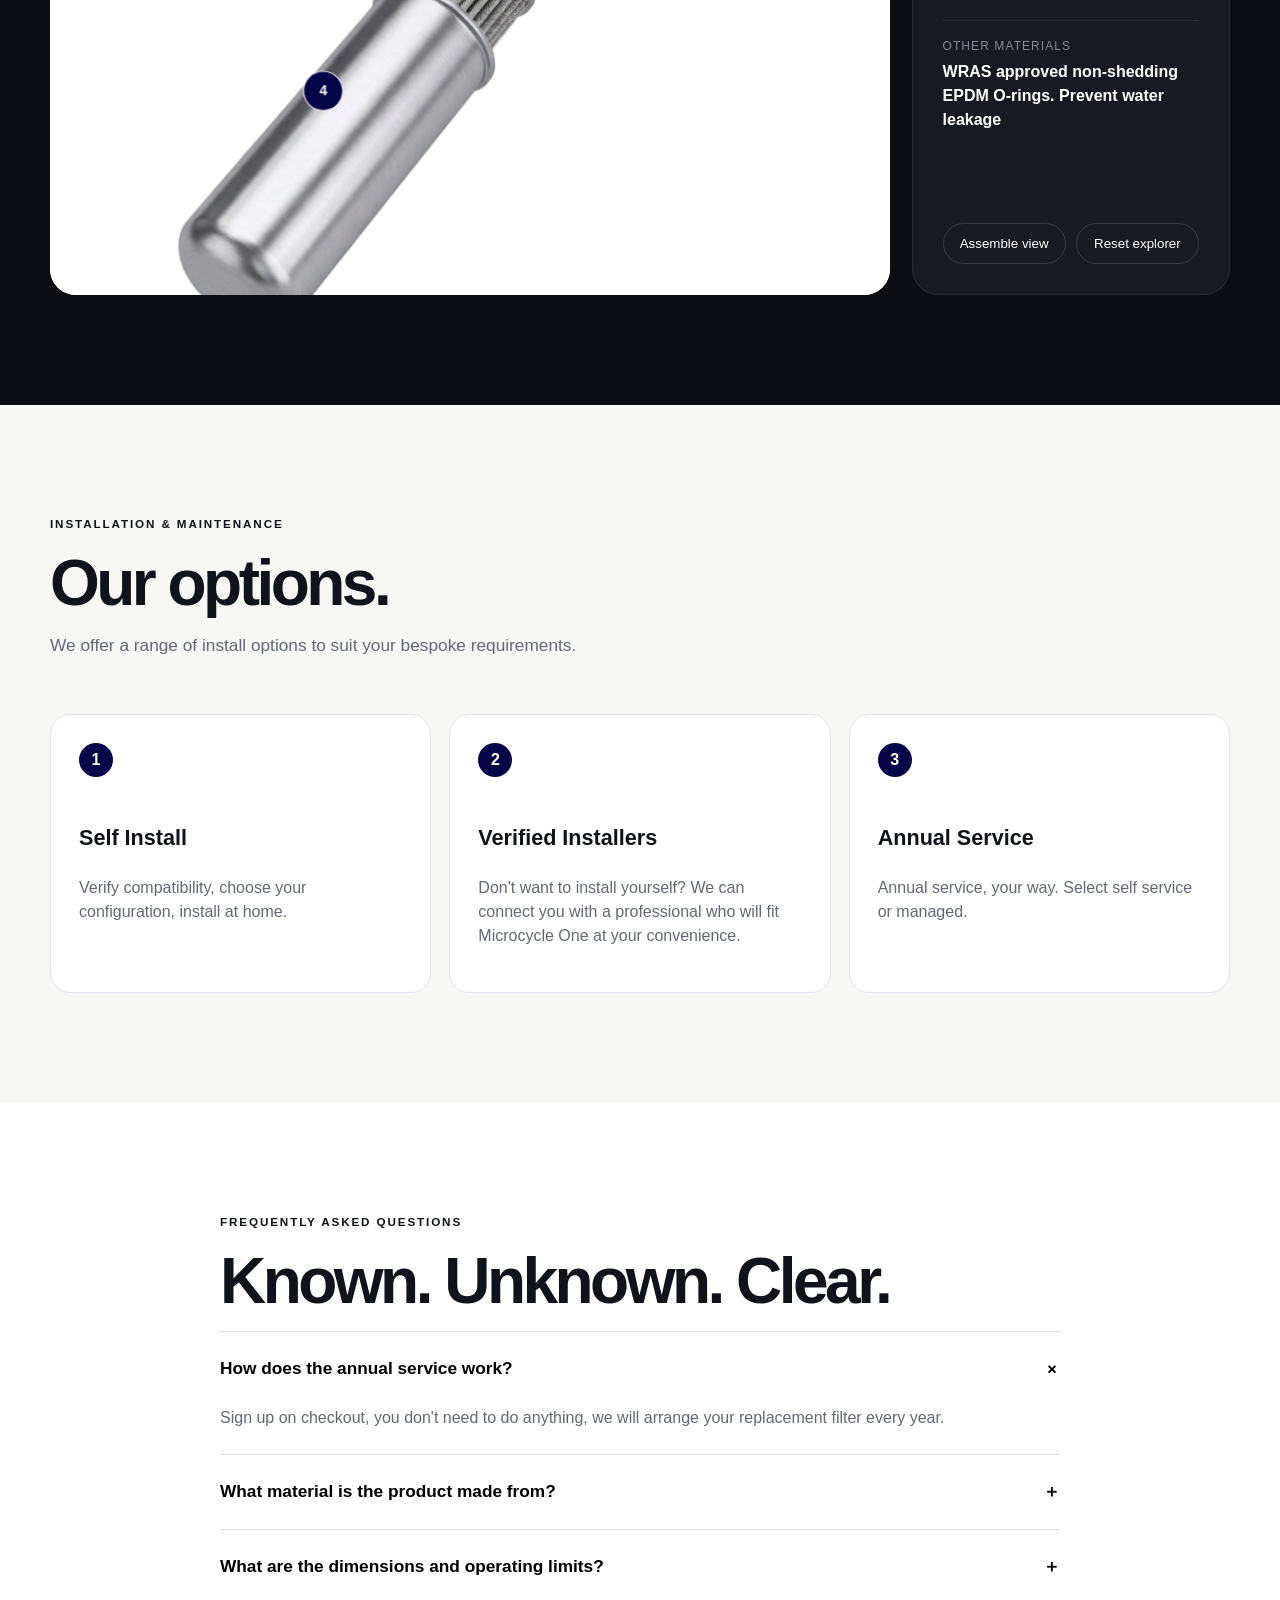
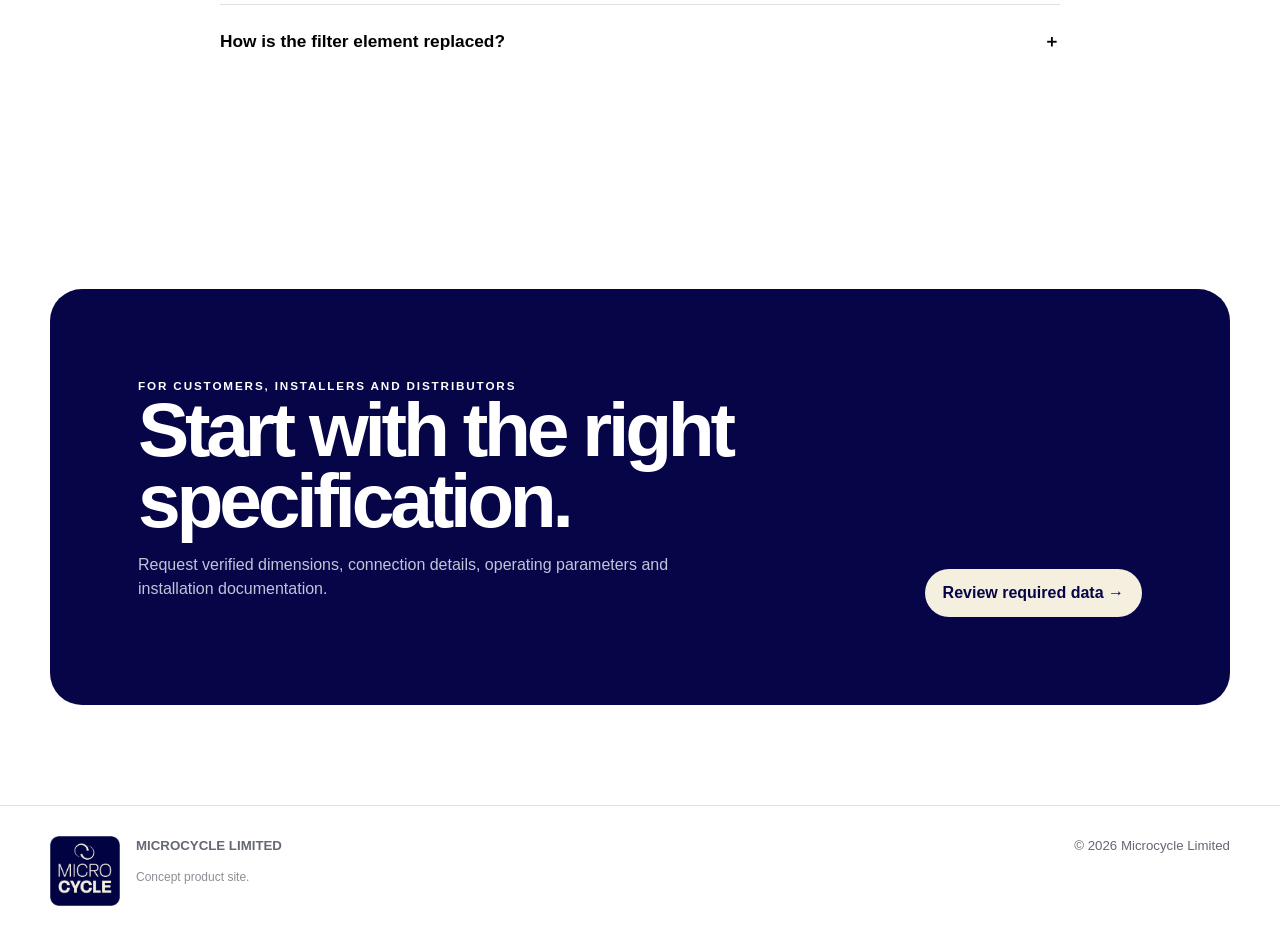
==== commit ebcd23cb: "Grammar update." ====
--- a/index.html
+++ b/index.html
@@ -51,7 +51,7 @@
 </nav></header>
 <main id="main">
 <section class="hero" id="top"><div class="wrap hero-grid">
-<div class="hero-copy reveal"><div class="eyebrow">Microcycle filtration</div><h1>Microcycle One.<br></h1><p>Stainless steel to filter microplastics. carbon core to improve taste.</p><div class="hero-actions"><a class="btn" href="#explorer">Explore the Assembly ↓</a><a class="btn secondary" href="#product">View Product</a></div></div>
+<div class="hero-copy reveal"><div class="eyebrow">Microcycle filtration</div><h1>Microcycle One.<br></h1><p>Stainless steel to filter microplastics. Carbon core to improve taste.</p><div class="hero-actions"><a class="btn" href="#explorer">Explore the Assembly ↓</a><a class="btn secondary" href="#product">View Product</a></div></div>
 <div class="hero-visual"><img src="brand view zoom.png" alt="Front view of the assembled Microcycle cylindrical metal filter housing with two inline threaded connections." decoding="async"><div class="hero-note">Product image supplied by Microcycle</div></div>
 </div></section>
 <section class="section intro"><div class="wrap reveal"><div class="eyebrow">Product reading</div><h2 class="section-title">A bespoke serviceable architecture.</h2><p class="section-copy">Full stainless steel construction gives Microcycle One unparalleled longevity. Each filter provides a year of continual filtration, removing particles and improving taste.</p><div class="facts"><div class="fact"><strong>Inlet &amp; Outlet</strong><span>Microcycle utilises Ridgeline® hoses without rubber inner tubes.</span></div><div class="fact"><strong>Filter Element</strong><span>A two stage element made of steel and carbon, without binders, fillers or resins.</span></div><div class="fact"><strong>Metal Housing</strong><span>Brushed stainless steel, dependable construction.</span></div></div></div></section>
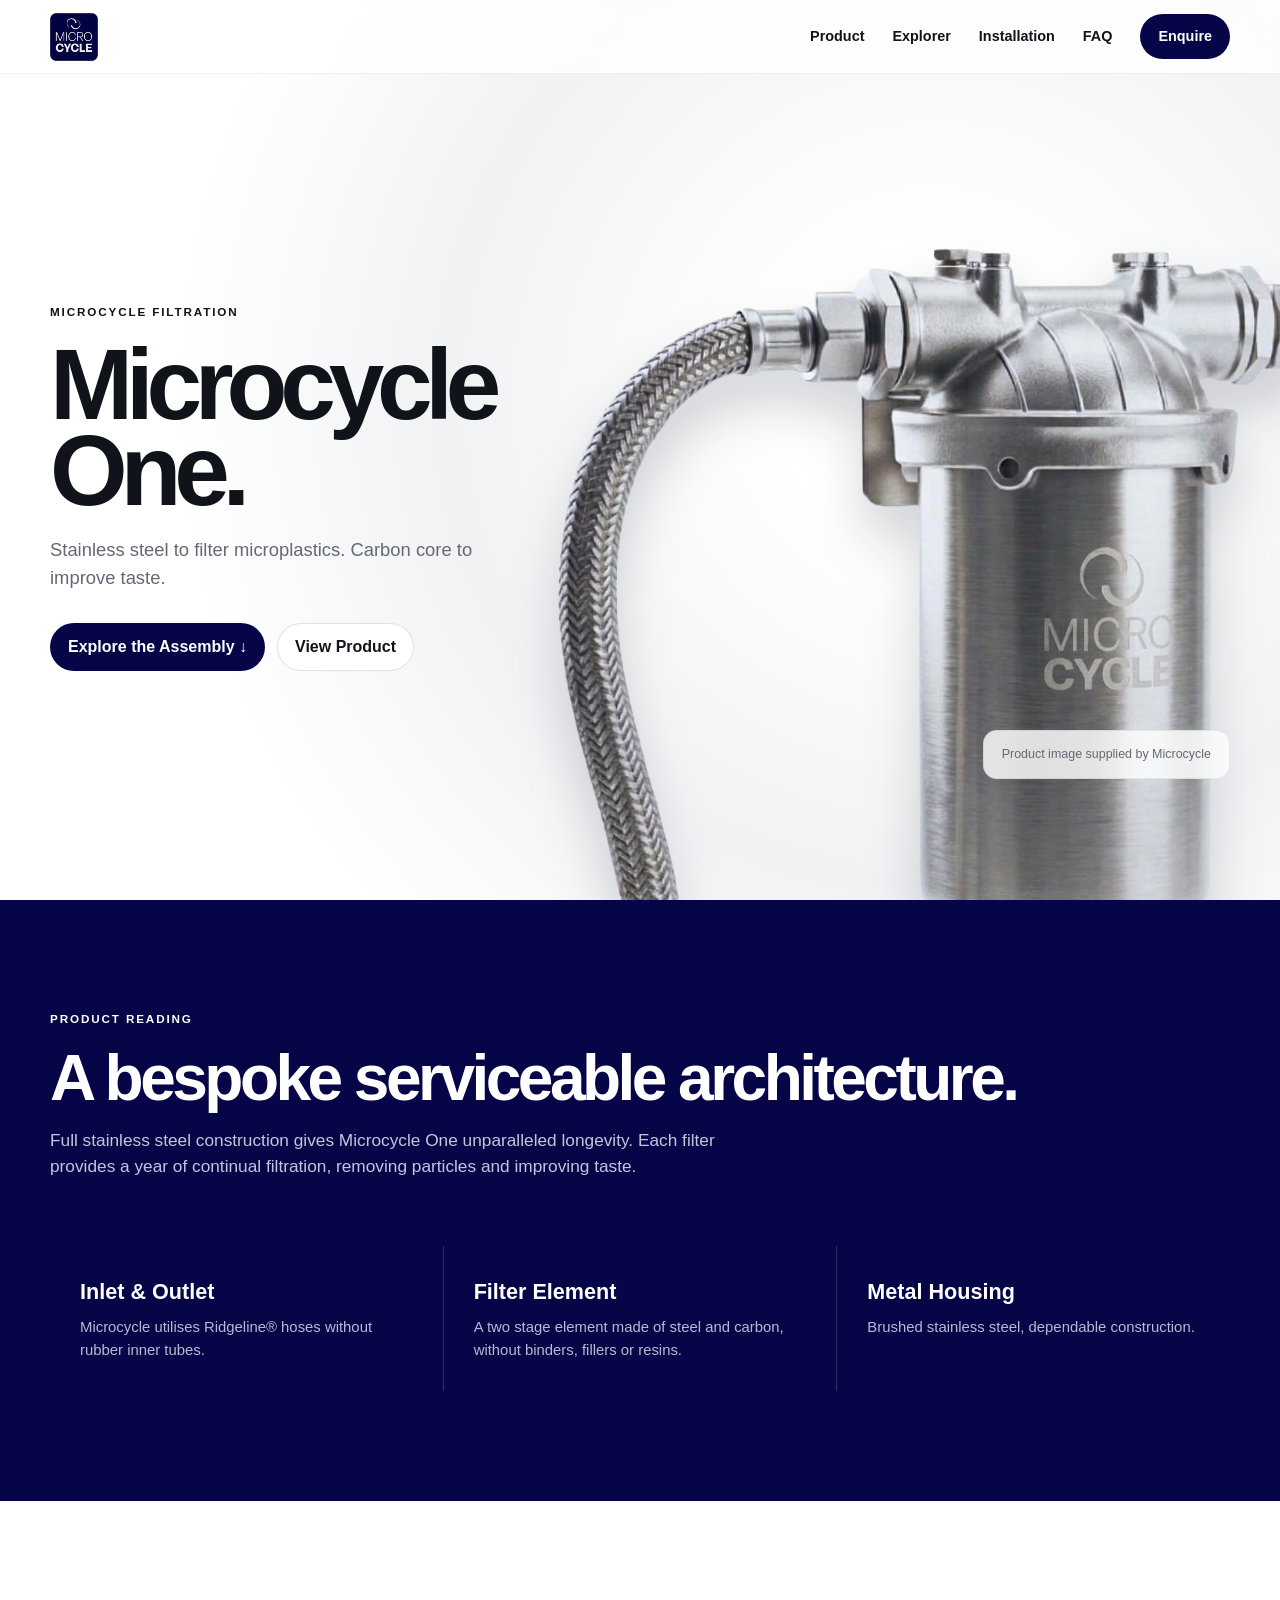
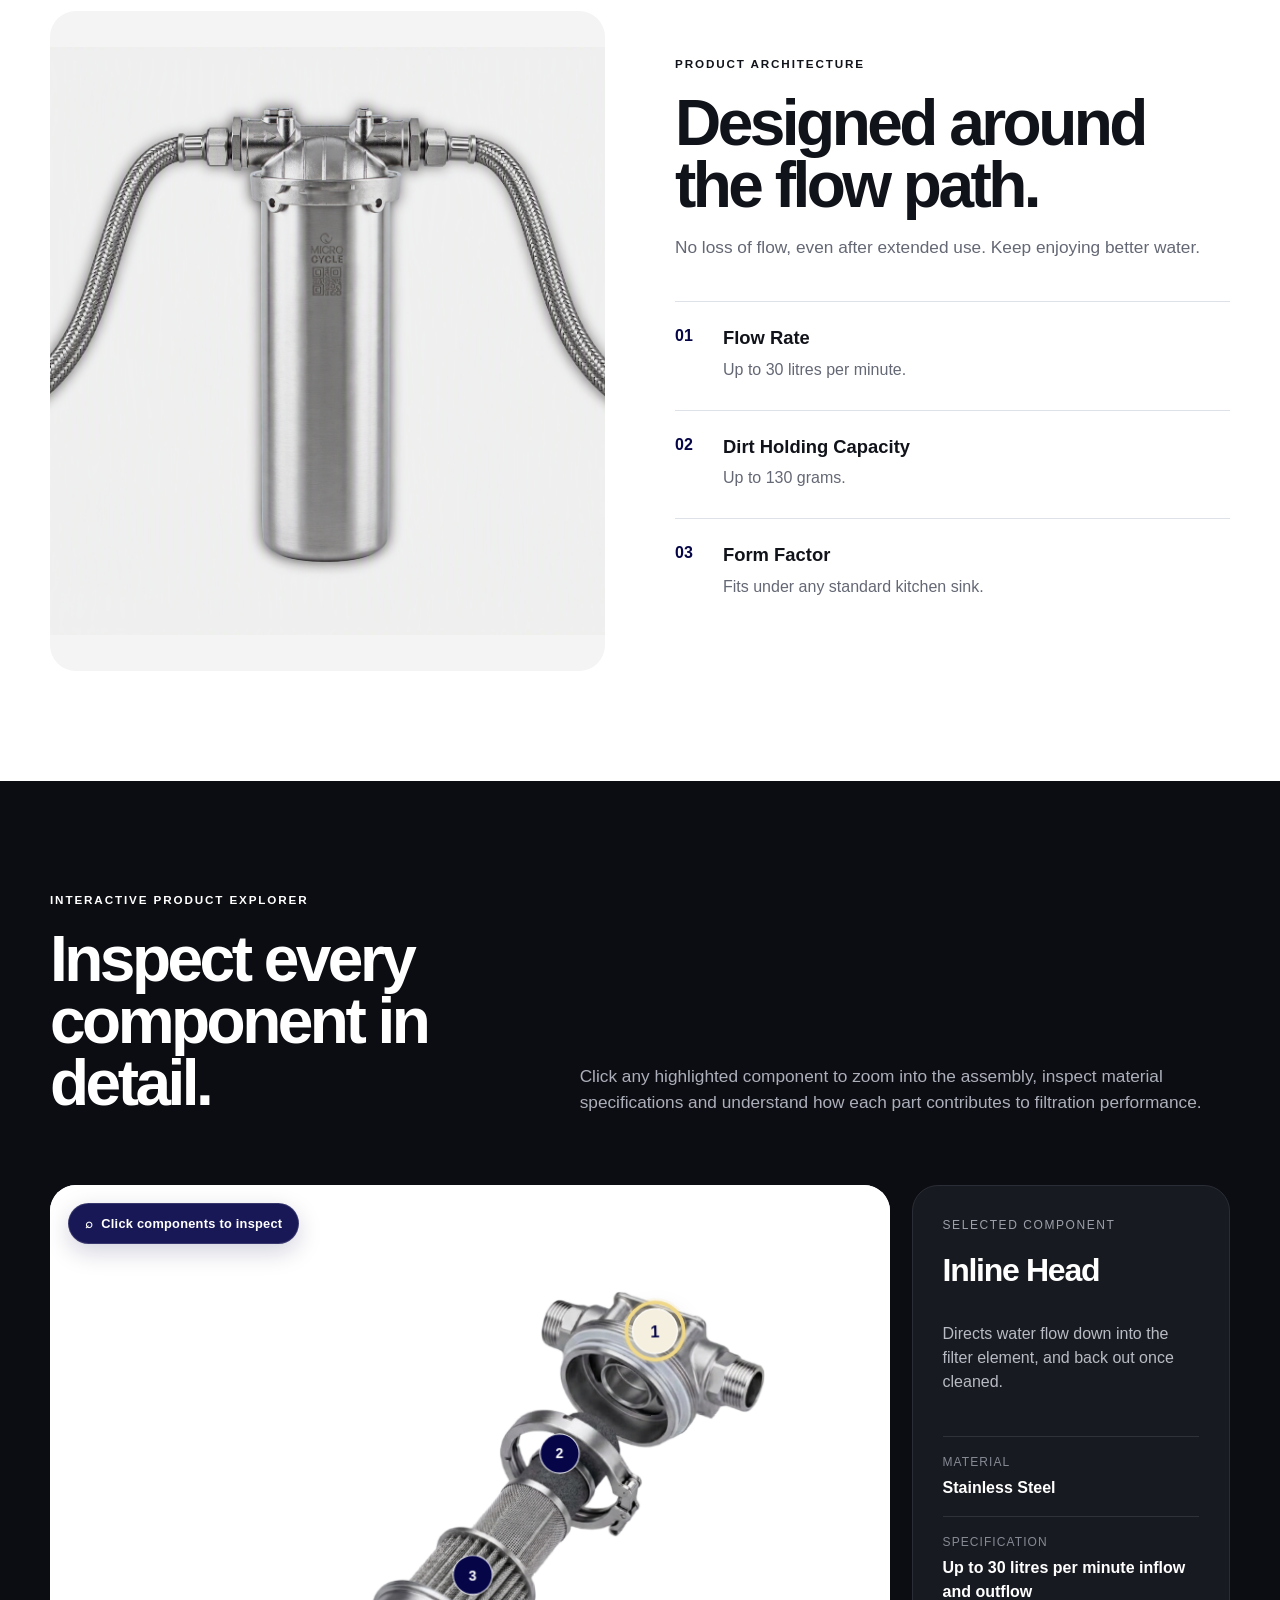
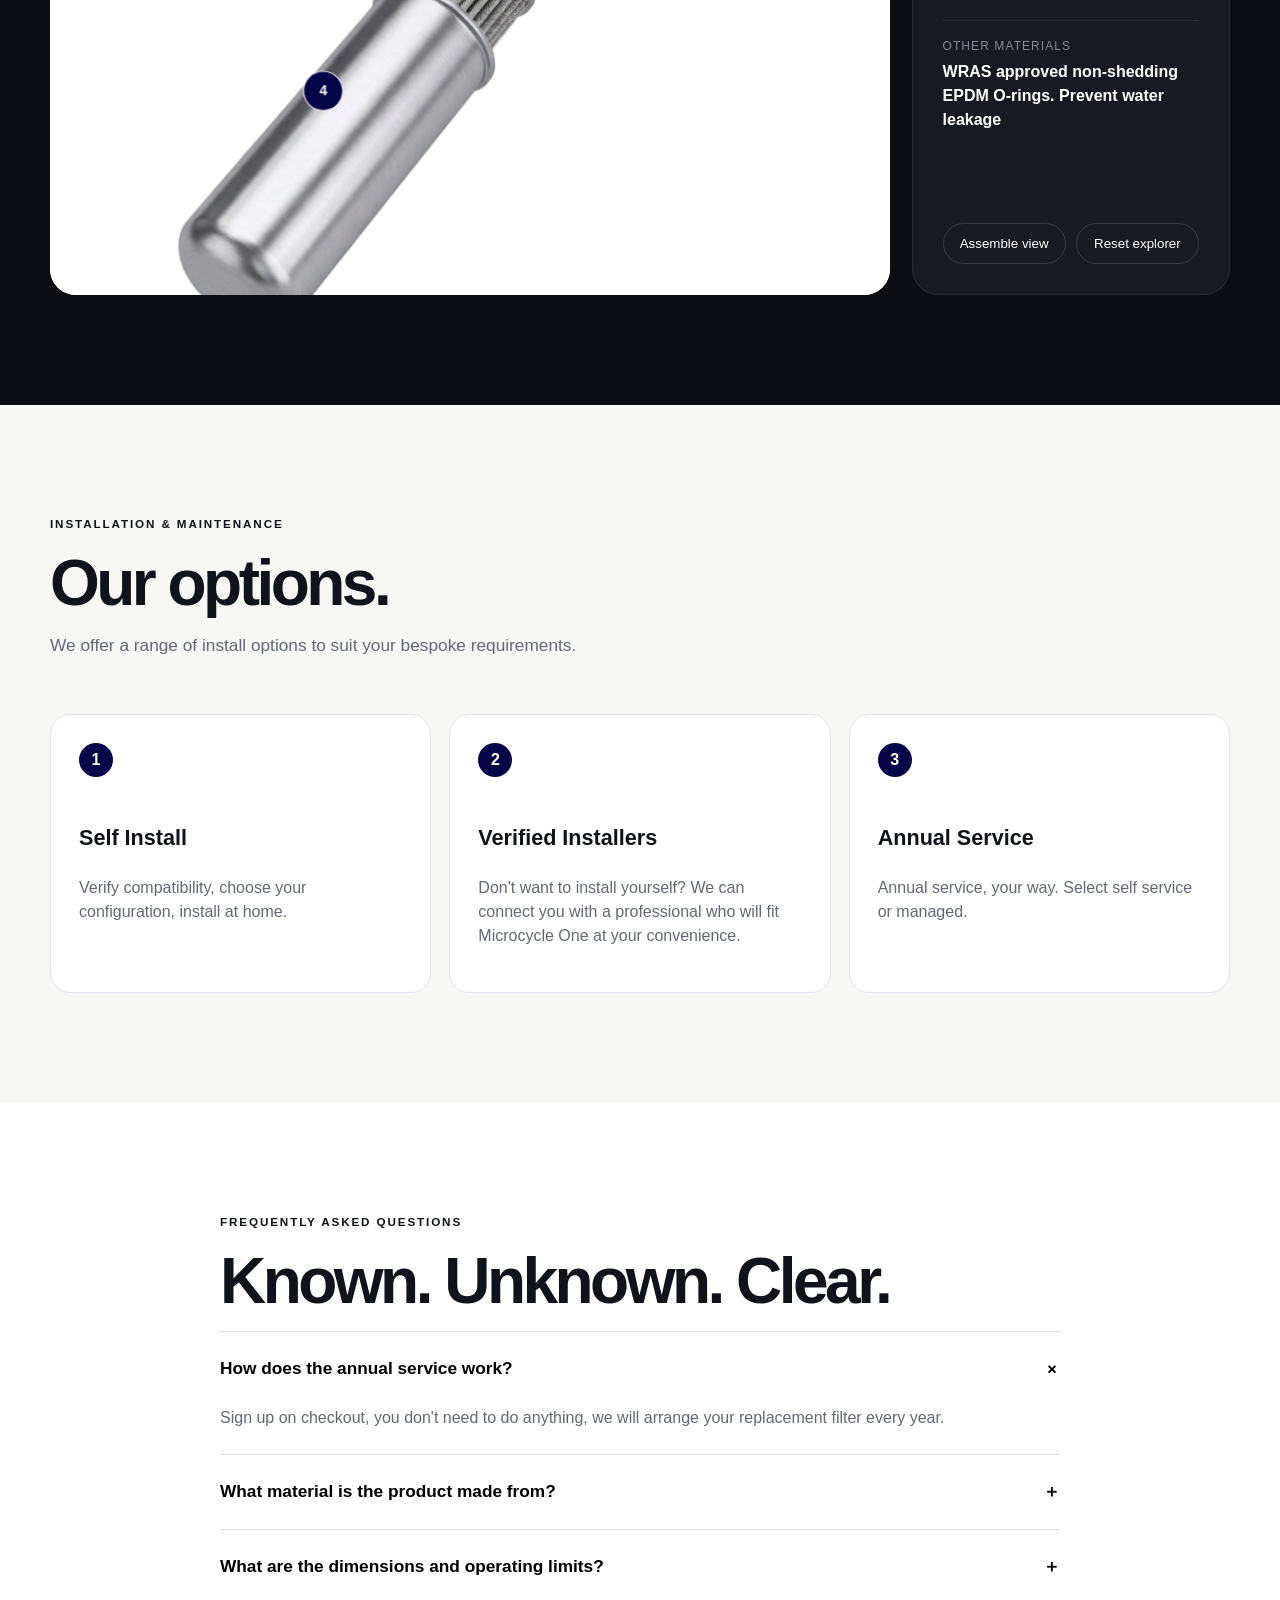
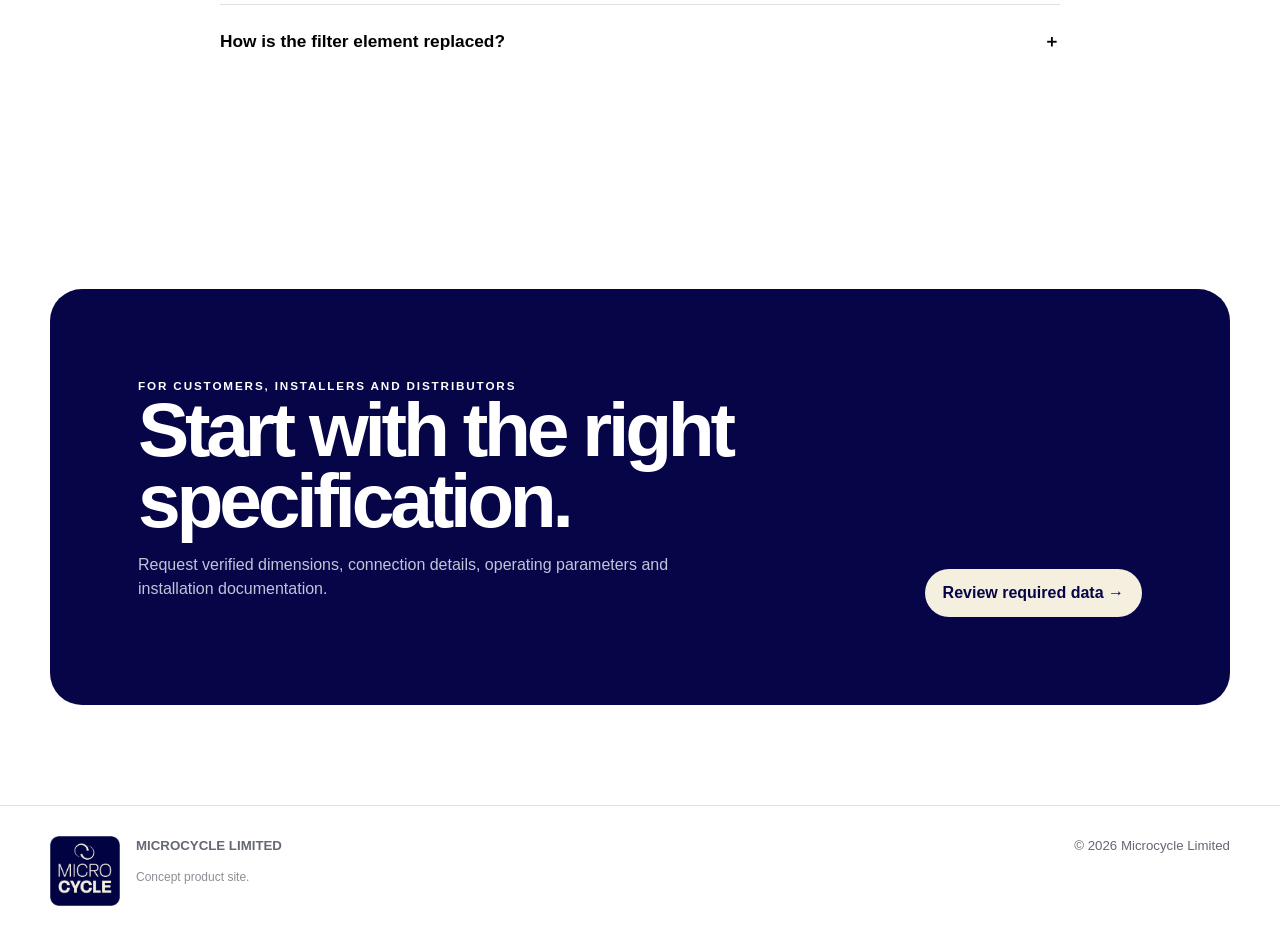
==== commit bc92195e: "Changed 2 images, updated main index to suit filetype." ====
--- a/index.html
+++ b/index.html
@@ -55,7 +55,7 @@
 <div class="hero-visual"><img src="brand view zoom.png" alt="Front view of the assembled Microcycle cylindrical metal filter housing with two inline threaded connections." decoding="async"><div class="hero-note">Product image supplied by Microcycle</div></div>
 </div></section>
 <section class="section intro"><div class="wrap reveal"><div class="eyebrow">Product reading</div><h2 class="section-title">A bespoke serviceable architecture.</h2><p class="section-copy">Full stainless steel construction gives Microcycle One unparalleled longevity. Each filter provides a year of continual filtration, removing particles and improving taste.</p><div class="facts"><div class="fact"><strong>Inlet &amp; Outlet</strong><span>Microcycle utilises Ridgeline® hoses without rubber inner tubes.</span></div><div class="fact"><strong>Filter Element</strong><span>A two stage element made of steel and carbon, without binders, fillers or resins.</span></div><div class="fact"><strong>Metal Housing</strong><span>Brushed stainless steel, dependable construction.</span></div></div></div></section>
-<section class="section" id="product"><div class="wrap product-grid"><div class="product-shot reveal"><img src="brand view.jpg" alt="Complete Microcycle filter housing in a brushed metallic finish." loading="lazy"></div><div class="reveal"><div class="eyebrow">Product architecture</div><h2 class="section-title">Designed around the flow path.</h2><p class="section-copy">No loss of flow, even after extended use. Keep enjoying better water.</p><div class="feature-list"><div class="feature"><span class="feature-num">01</span><div><b>Flow Rate</b><p>Up to 30 litres per minute.</p></div></div><div class="feature"><span class="feature-num">02</span><div><b>Dirt Holding Capacity</b><p>Up to 130 grams.</p></div></div><div class="feature"><span class="feature-num">03</span><div><b>Form Factor</b><p>Fits under any standard kitchen sink.</p></div></div></div></div></div></section>
+<section class="section" id="product"><div class="wrap product-grid"><div class="product-shot reveal"><img src="brand view.png" alt="Complete Microcycle filter housing in a brushed metallic finish." loading="lazy"></div><div class="reveal"><div class="eyebrow">Product architecture</div><h2 class="section-title">Designed around the flow path.</h2><p class="section-copy">No loss of flow, even after extended use. Keep enjoying better water.</p><div class="feature-list"><div class="feature"><span class="feature-num">01</span><div><b>Flow Rate</b><p>Up to 30 litres per minute.</p></div></div><div class="feature"><span class="feature-num">02</span><div><b>Dirt Holding Capacity</b><p>Up to 130 grams.</p></div></div><div class="feature"><span class="feature-num">03</span><div><b>Form Factor</b><p>Fits under any standard kitchen sink.</p></div></div></div></div></div></section>
 <section class="section explorer" id="explorer"><div class="wrap"><div class="explorer-head reveal"><div><div class="eyebrow">Interactive Product Explorer</div><h2 class="section-title">Inspect every component in detail.</h2></div><p class="section-copy">Click any highlighted component to zoom into the assembly, inspect material specifications and understand how each part contributes to filtration performance.</p></div>
 <div class="explorer-grid reveal"><div class="stage exploded" id="stage">
 <div class="explorer-badge" aria-hidden="true"><span>⌕</span><span>Click components to inspect</span></div>
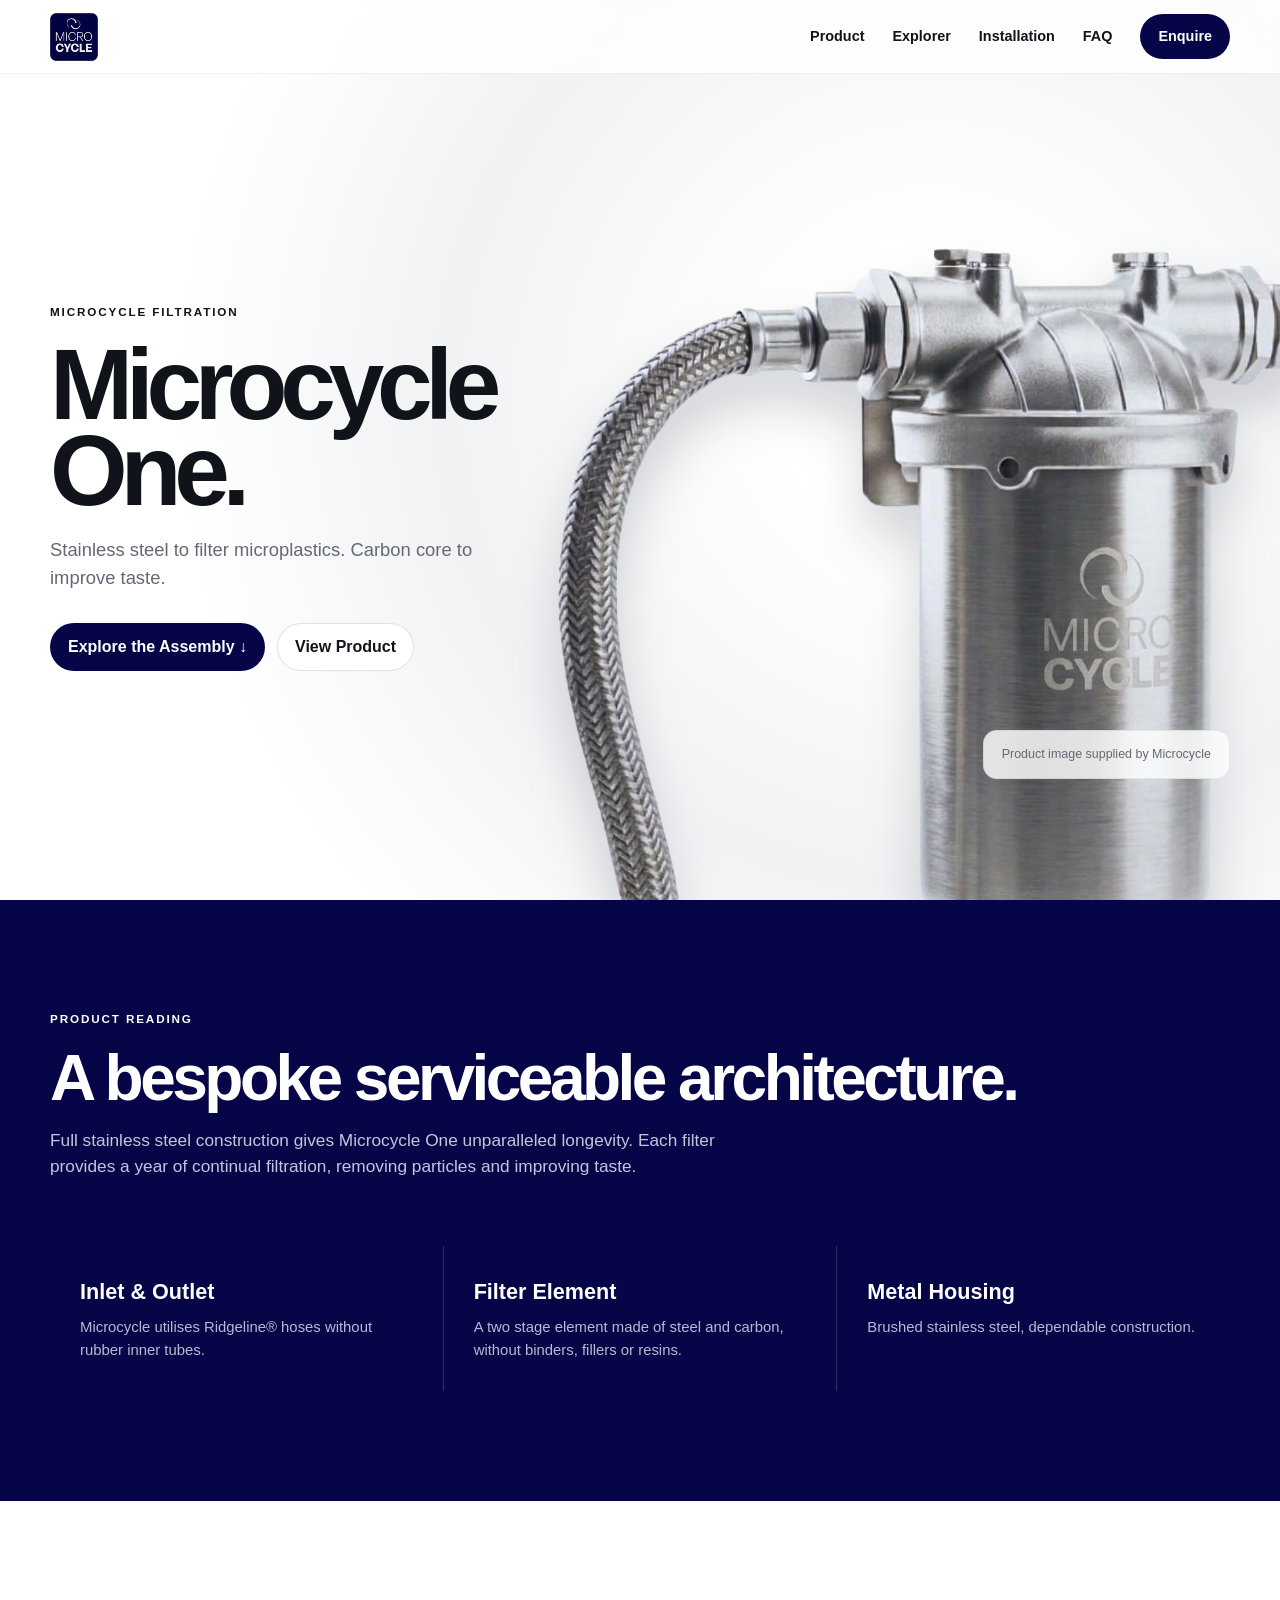
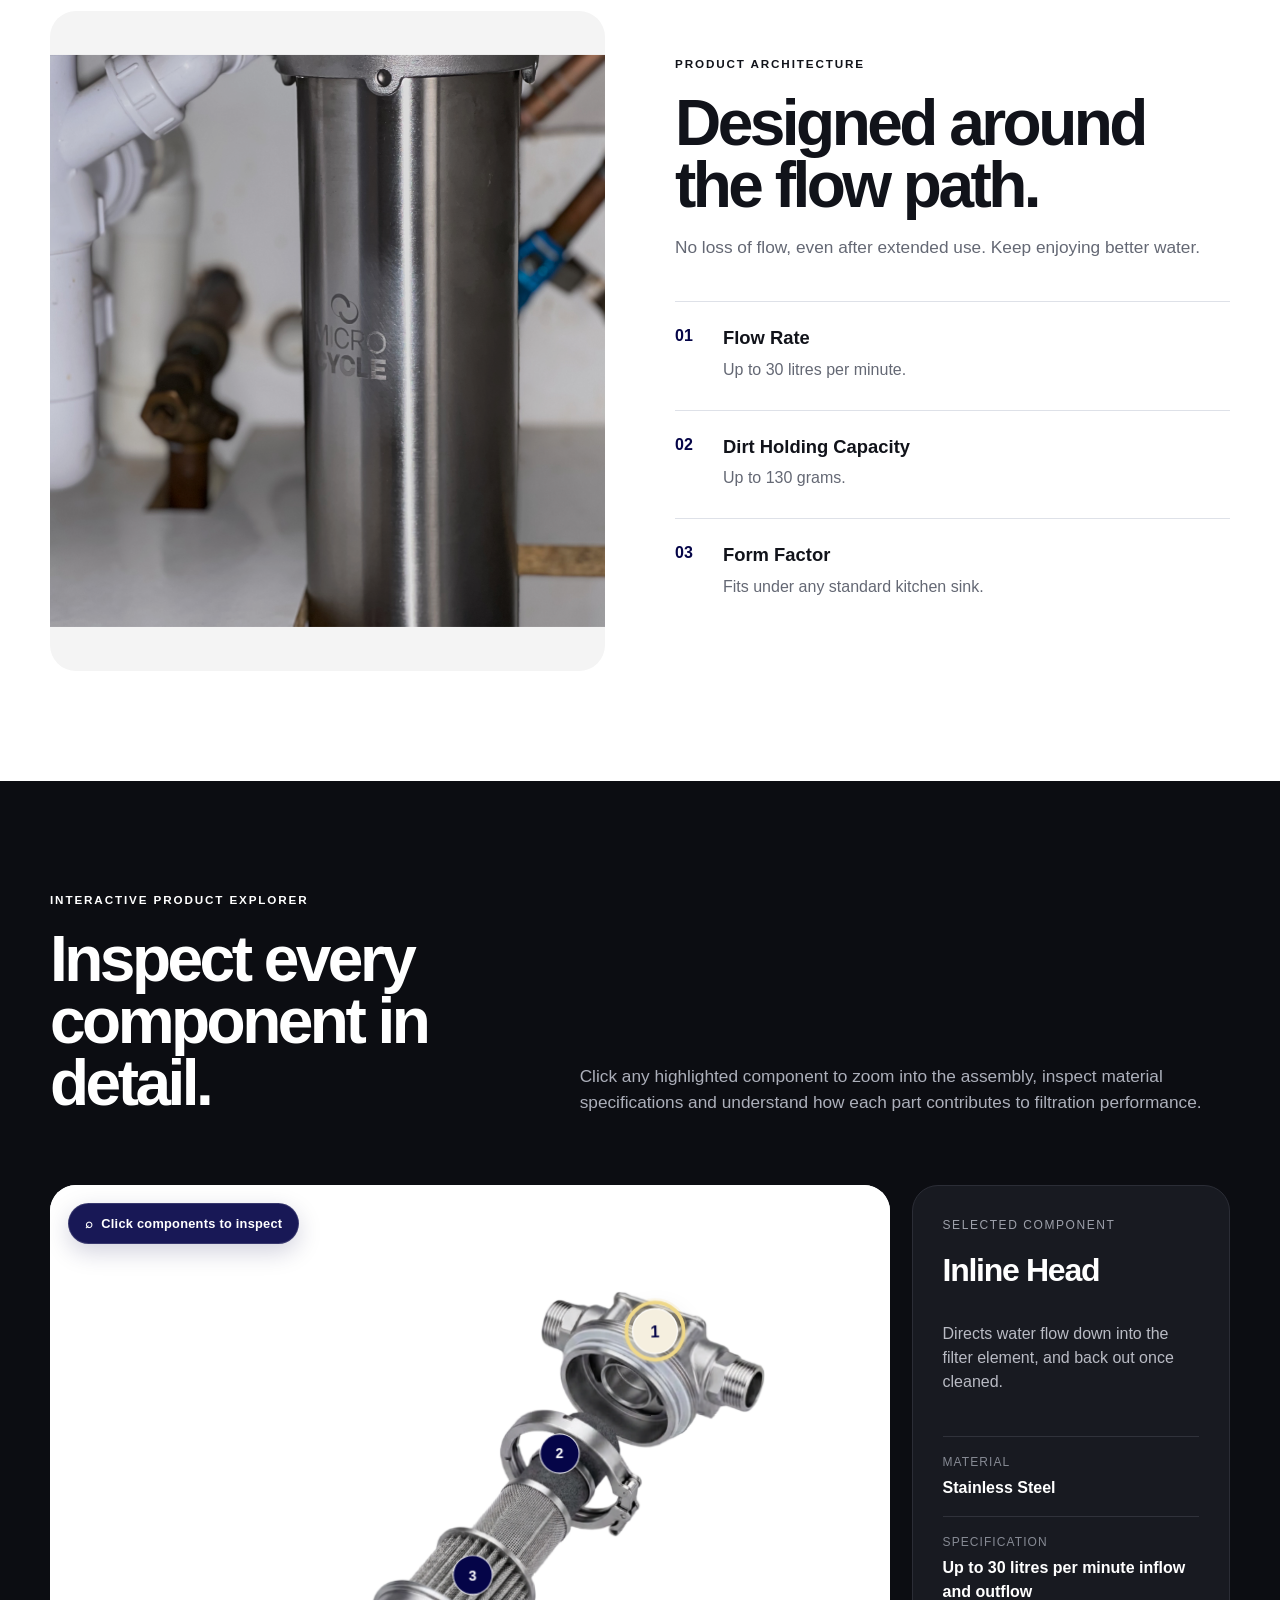
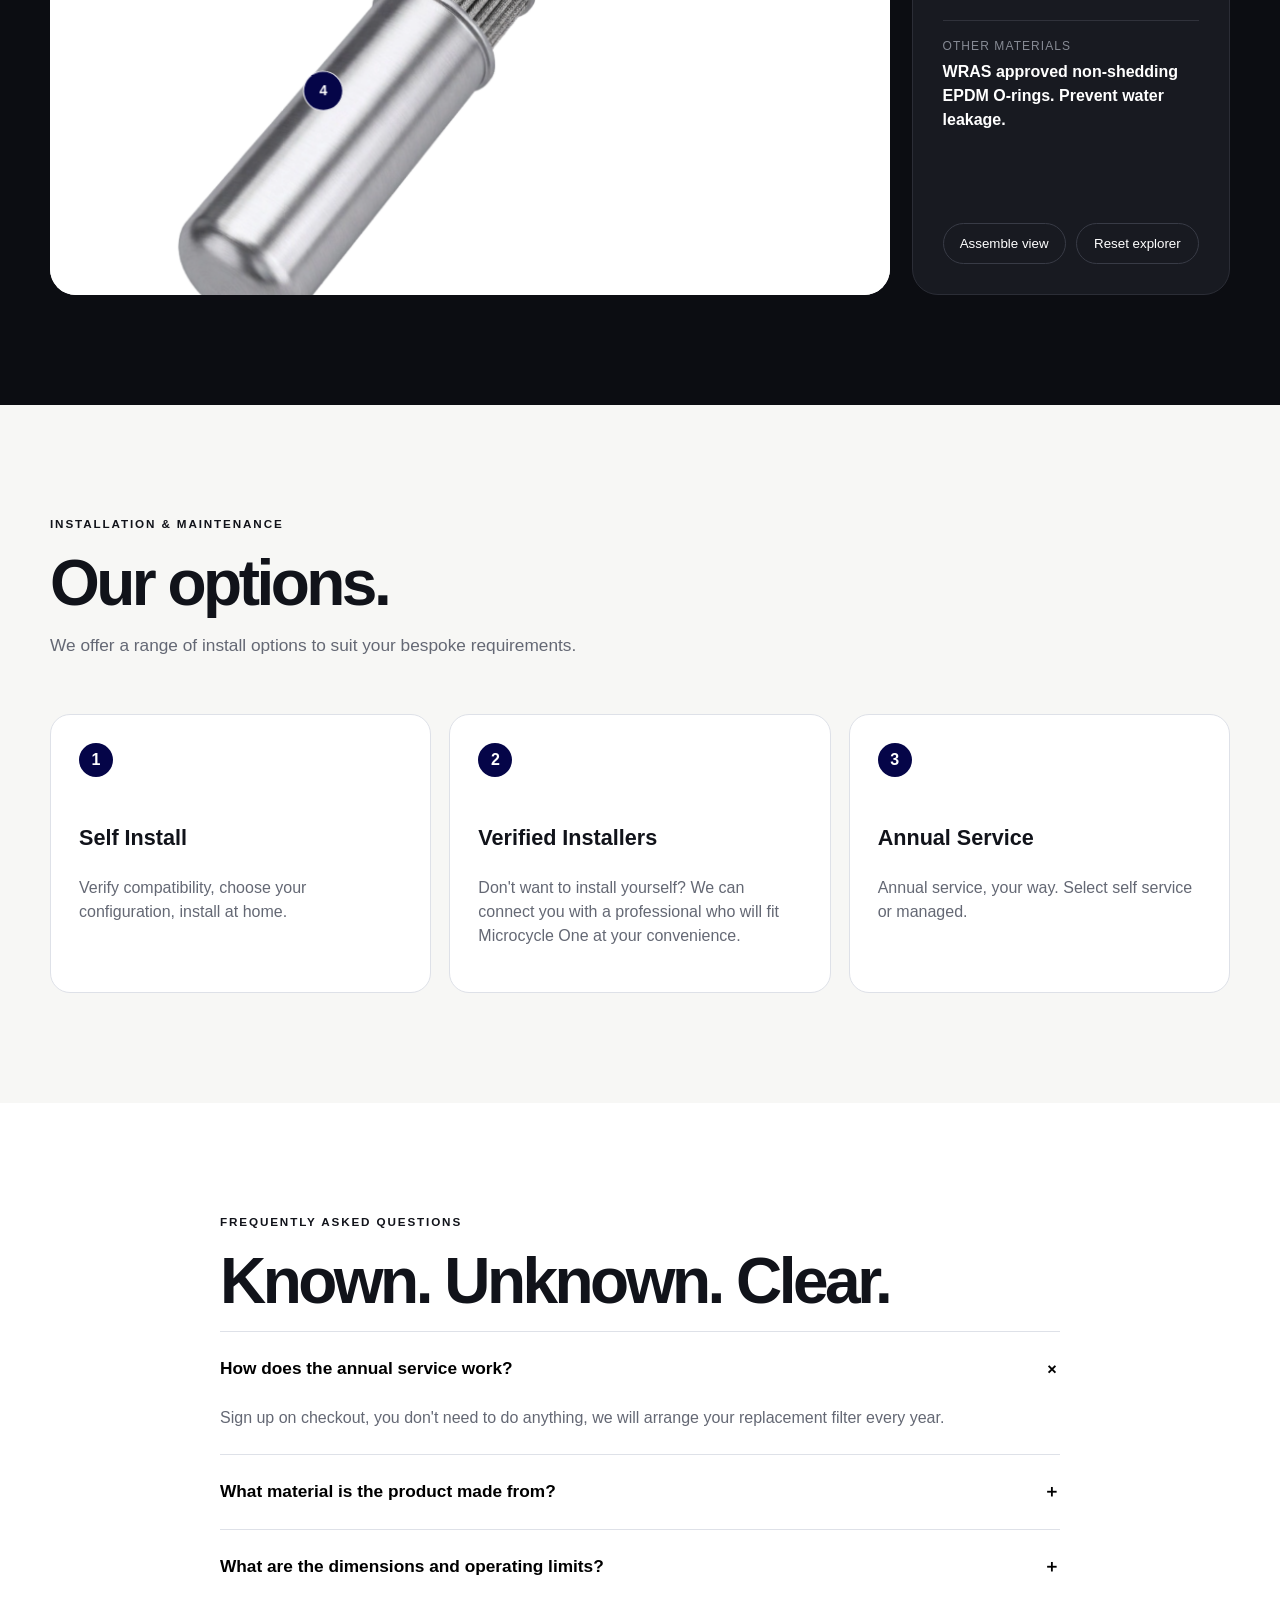
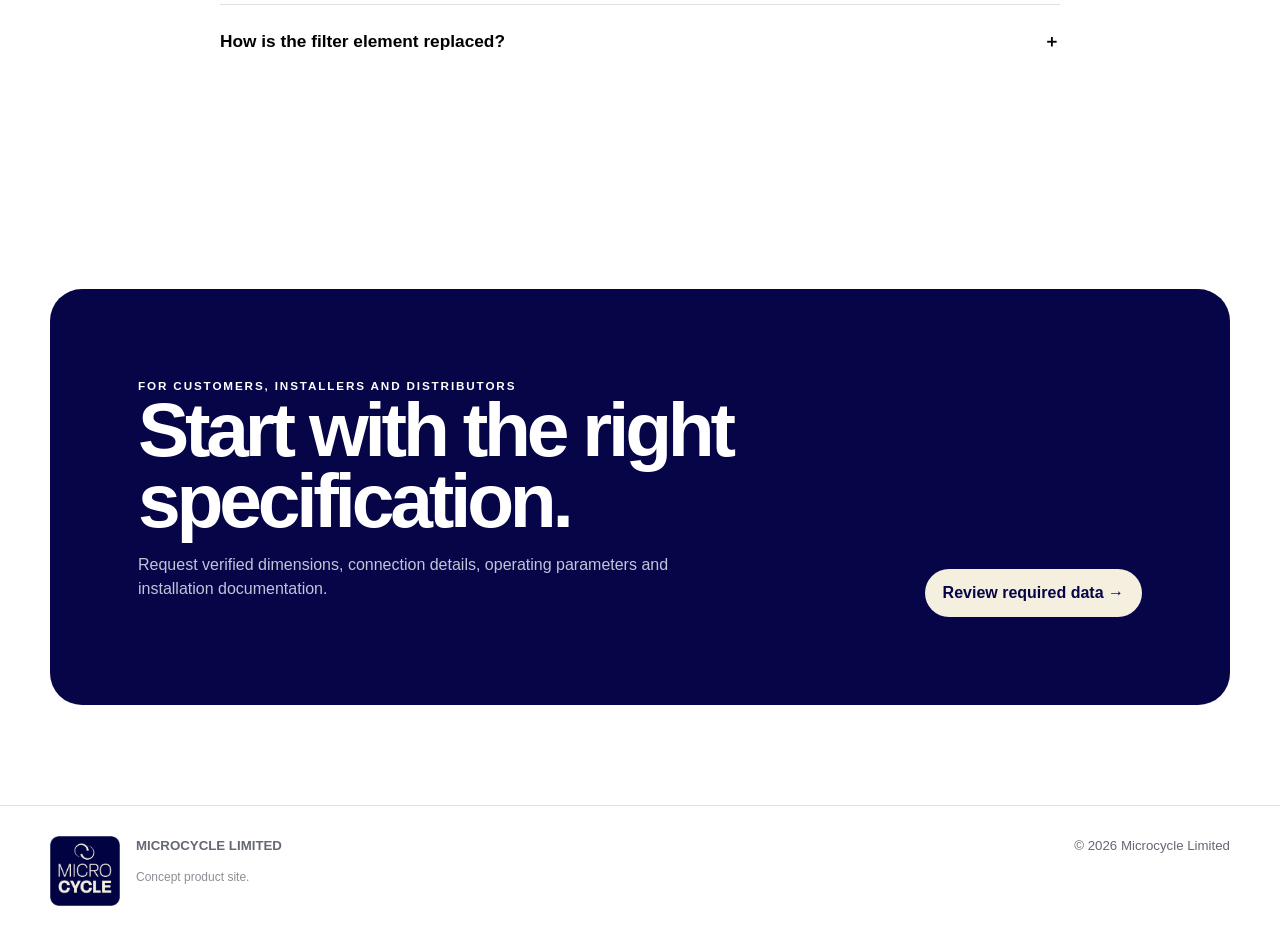
==== commit 00557c1c: "menu fixed" ====
--- a/index.html
+++ b/index.html
@@ -1,110 +1,1764 @@
-<!doctype html>
-<html lang="en">
-<head>
-<meta charset="utf-8">
-<meta name="viewport" content="width=device-width,initial-scale=1,viewport-fit=cover">
-<meta name="description" content="Microcycle product overview and interactive technical explorer.">
-<title>Microcycle | Precision filtration, clearly engineered</title>
-<style>
-:root{--navy:#050548;--navy2:#09095f;--cream:#f5efdf;--ink:#11131a;--muted:#646874;--line:#dee1e8;--paper:#f7f7f5;--white:#fff;--focus:#efd889;--radius:26px;--shadow:0 24px 70px rgba(8,9,39,.14)}
-*{box-sizing:border-box}html{scroll-behavior:smooth}body{margin:0;color:var(--ink);background:var(--white);font-family:Inter,ui-sans-serif,-apple-system,BlinkMacSystemFont,"Segoe UI",sans-serif;line-height:1.5}body.menu-open{overflow:hidden}
-a{color:inherit}img{max-width:200%;display:block}.wrap{width:min(1180px,calc(100% - 40px));margin:auto}.eyebrow{font-size:.73rem;letter-spacing:.16em;text-transform:uppercase;font-weight:750}.section{padding:110px 0}.section-title{font-size:clamp(2.2rem,5vw,5.2rem);line-height:.97;letter-spacing:-.055em;margin:.3em 0}.section-copy{max-width:680px;color:var(--muted);font-size:1.08rem}.skip{position:fixed;left:12px;top:-60px;z-index:1000;background:#fff;padding:12px 16px;border-radius:10px}.skip:focus{top:12px}
-header{height:74px;position:fixed;inset:0 0 auto;z-index:100;background:rgba(255,255,255,.78);backdrop-filter:blur(16px);border-bottom:1px solid rgba(0,0,0,.06)}nav{height:100%;display:flex;align-items:center;justify-content:space-between}.mark{display:flex;align-items:center;text-decoration:none;height:100%;flex-shrink:0}.header-logo{display:block;width:auto;height:48px;max-width:220px;object-fit:contain;object-position:left center;border-radius:0}.navlinks{display:flex;align-items:center;gap:28px}.navlinks a{text-decoration:none;font-size:.9rem;font-weight:650}.nav-cta,.btn{border:0;cursor:pointer;border-radius:999px;padding:12px 18px;background:var(--navy);color:white;text-decoration:none;font-weight:750;display:inline-flex;align-items:center;justify-content:center;gap:8px}.menu{display:none;background:none;border:0;font-size:1.5rem}
-.hero{min-height:100svh;padding-top:74px;display:grid;align-items:center;overflow:hidden;background:radial-gradient(circle at 73% 44%,#fff 0 14%,#f1f2f4 46%,#fff 72%)}.hero-grid{display:grid;grid-template-columns:.82fr 1.18fr;align-items:center;min-height:calc(100svh - 74px)}.hero h1{font-size:clamp(3.7rem,7.8vw,8rem);line-height:.86;letter-spacing:-.072em;margin:22px 0}.hero p{max-width:520px;color:var(--muted);font-size:1.15rem}.hero-actions{display:flex;gap:12px;margin-top:32px;flex-wrap:wrap}.btn.secondary{background:white;color:var(--ink);box-shadow:inset 0 0 0 1px var(--line)}.hero-visual{position:relative;height:min(79vh,820px);display:grid;place-items:center}.hero-visual img{width:min(800px,115%);mix-blend-mode:multiply;filter:drop-shadow(0 32px 25px rgba(8,9,35,.17));transform:translate(3%,3%);transition:transform .2s ease-out}.hero-note{position:absolute;right:0;bottom:9%;background:rgba(255,255,255,.82);backdrop-filter:blur(15px);padding:14px 18px;border:1px solid rgba(0,0,0,.07);border-radius:14px;font-size:.78rem;color:var(--muted)}
-.intro{background:var(--navy);color:white}.intro .section-copy{color:#c4c5dc}.facts{display:grid;grid-template-columns:repeat(3,1fr);gap:1px;margin-top:66px;background:rgba(255,255,255,.16)}.fact{background:var(--navy);padding:30px}.fact strong{display:block;font-size:1.35rem}.fact span{display:block;color:#b9bad2;margin-top:8px;font-size:.93rem}
-.product-grid{display:grid;grid-template-columns:1fr 1fr;gap:70px;align-items:center}.product-shot{background:#f4f4f4;border-radius:var(--radius);overflow:hidden;min-height:660px;display:grid;place-items:center}.product-shot img{width:106%;mix-blend-mode:multiply;transition:transform .5s}.product-shot:hover img{transform:scale(1.025)}.feature-list{margin-top:40px}.feature{padding:22px 0;border-top:1px solid var(--line);display:grid;grid-template-columns:34px 1fr;gap:14px}.feature b{font-size:1.15rem}.feature p{margin:6px 0;color:var(--muted)}.feature-num{color:var(--navy);font-weight:800}
-.explorer{background:#0c0d12;color:white}.explorer-head{display:flex;justify-content:space-between;gap:30px;align-items:end}.explorer-head .section-copy{color:#acafba}.explorer-grid{display:grid;grid-template-columns:minmax(0,1.45fr) minmax(300px,.55fr);gap:22px;margin-top:52px}.stage{position:relative;min-height:710px;border-radius:var(--radius);overflow:hidden;background:white;display:grid;place-items:center;isolation:isolate}.stage-scene{position:absolute;inset:0;display:grid;place-items:center;transform-origin:center center;transition:transform .7s cubic-bezier(.2,.8,.2,1);will-change:transform}.stage-scene img{width:100%;height:100%;object-fit:contain;mix-blend-mode:multiply;pointer-events:none}.stage.exploded .stage-scene{transform:scale(1.06) rotate(-1deg)}
-.explorer-badge{position:absolute;top:18px;left:18px;z-index:20;display:flex;align-items:center;gap:8px;background:rgba(5,5,72,.92);color:#fff;padding:10px 16px;border:1px solid rgba(255,255,255,.14);border-radius:999px;box-shadow:0 8px 24px rgba(5,5,72,.18);font-size:.8rem;font-weight:750;letter-spacing:.02em;pointer-events:none;backdrop-filter:blur(10px)}
-@keyframes hotspotPulse{0%{box-shadow:0 0 0 7px rgba(5,5,72,.16),0 6px 18px rgba(5,5,72,.16)}70%{box-shadow:0 0 0 18px rgba(5,5,72,0),0 6px 18px rgba(5,5,72,.16)}100%{box-shadow:0 0 0 7px rgba(5,5,72,0),0 6px 18px rgba(5,5,72,.16)}}
-.hotspot{position:absolute;z-index:15;width:38px;height:38px;border-radius:50%;border:1px solid rgba(255,255,255,.9);background:var(--navy);color:#fff;font-weight:800;cursor:pointer;animation:hotspotPulse 2.5s infinite;transition:transform .2s,background .2s,color .2s,outline-color .2s}.hotspot:nth-of-type(2){animation-delay:.25s}.hotspot:nth-of-type(3){animation-delay:.5s}.hotspot:nth-of-type(4){animation-delay:.75s}.hotspot:nth-of-type(5){animation-delay:1s}.hotspot:hover,.hotspot:focus-visible,.hotspot.active{transform:scale(1.15);background:var(--cream);color:var(--navy);outline:3px solid var(--focus);outline-offset:3px}.hotspot.active{animation:none;box-shadow:0 0 0 8px rgba(239,216,137,.2),0 8px 24px rgba(5,5,72,.22)}.h1{left:69%;top:20%}.h2{left:58%;top:36%}.h3{left:48%;top:52%}.h4{left:31%;top:67%}
-.info{background:#181a21;border:1px solid #2b2d36;border-radius:var(--radius);padding:30px;display:flex;flex-direction:column}.info-label{color:#9da0aa;font-size:.75rem;letter-spacing:.13em;text-transform:uppercase}.info h3{font-size:2rem;letter-spacing:-.04em;margin:12px 0}.info p{color:#b9bbc4}.data{margin-top:26px}.data-row{padding:16px 0;border-top:1px solid #30323b}.data-row span{display:block;color:#868a94;font-size:.75rem;text-transform:uppercase;letter-spacing:.09em}.data-row b{display:block;margin-top:5px}.explore-controls{display:flex;gap:10px;margin-top:auto;padding-top:25px}.control{flex:1;padding:12px;border:1px solid #383b46;background:transparent;color:white;border-radius:99px;cursor:pointer}.control:hover,.control:focus-visible{background:white;color:#111}
-.install{background:var(--paper)}.steps{display:grid;grid-template-columns:repeat(3,1fr);gap:18px;margin-top:55px}.step{background:white;border:1px solid var(--line);border-radius:20px;padding:28px;min-height:245px}.step-no{width:34px;height:34px;border-radius:50%;display:grid;place-items:center;background:var(--navy);color:white;font-weight:800}.step h3{font-size:1.35rem;margin-top:45px}.step p{color:var(--muted)}
-.faqs{max-width:840px}.faq{border-top:1px solid var(--line)}.faq button{width:100%;border:0;background:none;padding:24px 0;display:flex;justify-content:space-between;text-align:left;font:inherit;font-weight:750;font-size:1.08rem;cursor:pointer}.answer{display:grid;grid-template-rows:0fr;transition:.3s}.answer>div{overflow:hidden;color:var(--muted)}.faq.open .answer{grid-template-rows:1fr}.faq.open .answer>div{padding-bottom:24px}.plus{transition:.2s}.faq.open .plus{transform:rotate(45deg)}
-.cta{padding:100px 0}.cta-box{background:var(--navy);border-radius:32px;padding:clamp(38px,7vw,88px);color:white;display:grid;grid-template-columns:1fr auto;gap:40px;align-items:end}.cta h2{font-size:clamp(2.6rem,6vw,5.5rem);line-height:.93;letter-spacing:-.055em;margin:0}.cta p{color:#c3c4d8;max-width:600px}.cta .btn{background:var(--cream);color:var(--navy)}
-footer{border-top:1px solid var(--line);padding:30px 0}.footer-row{display:flex;justify-content:space-between;gap:20px;color:var(--muted);font-size:.83rem}.disclosure{font-size:.75rem;color:#8b8e97;max-width:720px}.reveal{opacity:0;transform:translateY(25px);transition:.7s}.reveal.in{opacity:1;transform:none}
-@media(max-width:900px){.hero-grid,.product-grid,.explorer-grid{grid-template-columns:1fr}.hero-copy{padding-top:70px}.hero-visual{height:55vh}.hero-visual img{width:92%;transform:none}.hero-note{right:12px}.facts,.steps{grid-template-columns:1fr}.fact{padding-left:0}.explorer-head{display:block}.stage{min-height:570px}.cta-box{grid-template-columns:1fr}.navlinks{
-    position:fixed;
-    top:74px;
-    left:0;
-    right:0;
-    bottom:0;
-
-    background:#ffffff;
-    z-index:999;
-
-    display:none;
-    flex-direction:column;
-    padding:45px;
-    font-size:1.3rem;
-}
-.menu{display:block}.menu-open .navlinks{display:flex}}
-@media(max-width:600px){.header-logo{height:42px;max-width:170px}.wrap{width:min(100% - 24px,1180px)}.section{padding:78px 0}.hero h1{font-size:3.9rem}.hero-visual{height:48vh}.product-shot{min-height:470px}.stage{min-height:430px}.explorer-badge{top:12px;left:12px;padding:8px 12px;font-size:.7rem}.hotspot{width:34px;height:34px}.h1{left:72%;top:20%}.h2{left:59%;top:36%}.h3{left:47%;top:50%}.h4{left:28%;top:66%}.explore-controls{flex-direction:column}.footer-row{display:block}.cta{padding:60px 0}}
-@media(prefers-reduced-motion:reduce){*{scroll-behavior:auto!important;transition:none!important;animation:none!important}.reveal{opacity:1;transform:none}}
-</style>
-</head>
-<body>
-<a class="skip" href="#main">Skip to content</a>
-<header><nav class="wrap" aria-label="Primary navigation">
-<a class="mark" href="#top" aria-label="Microcycle home"><img class="header-logo" src="full_size_logo.png" alt="Microcycle"></a>
-<button class="menu" aria-label="Open menu" aria-expanded="false">☰</button>
-<div class="navlinks"><a href="#product">Product</a><a href="#explorer">Explorer</a><a href="#installation">Installation</a><a href="#faq">FAQ</a><a class="nav-cta" href="#contact">Enquire</a></div>
-</nav></header>
-<main id="main">
-<section class="hero" id="top"><div class="wrap hero-grid">
-<div class="hero-copy reveal"><div class="eyebrow">Microcycle filtration</div><h1>Microcycle One.<br></h1><p>Stainless steel to filter microplastics. Carbon core to improve taste.</p><div class="hero-actions"><a class="btn" href="#explorer">Explore the Assembly ↓</a><a class="btn secondary" href="#product">View Product</a></div></div>
-<div class="hero-visual"><img src="brand view zoom.png" alt="Front view of the assembled Microcycle cylindrical metal filter housing with two inline threaded connections." decoding="async"><div class="hero-note">Product image supplied by Microcycle</div></div>
-</div></section>
-<section class="section intro"><div class="wrap reveal"><div class="eyebrow">Product reading</div><h2 class="section-title">A bespoke serviceable architecture.</h2><p class="section-copy">Full stainless steel construction gives Microcycle One unparalleled longevity. Each filter provides a year of continual filtration, removing particles and improving taste.</p><div class="facts"><div class="fact"><strong>Inlet &amp; Outlet</strong><span>Microcycle utilises Ridgeline® hoses without rubber inner tubes.</span></div><div class="fact"><strong>Filter Element</strong><span>A two stage element made of steel and carbon, without binders, fillers or resins.</span></div><div class="fact"><strong>Metal Housing</strong><span>Brushed stainless steel, dependable construction.</span></div></div></div></section>
-<section class="section" id="product"><div class="wrap product-grid"><div class="product-shot reveal"><img src="brand view.png" alt="Complete Microcycle filter housing in a brushed metallic finish." loading="lazy"></div><div class="reveal"><div class="eyebrow">Product architecture</div><h2 class="section-title">Designed around the flow path.</h2><p class="section-copy">No loss of flow, even after extended use. Keep enjoying better water.</p><div class="feature-list"><div class="feature"><span class="feature-num">01</span><div><b>Flow Rate</b><p>Up to 30 litres per minute.</p></div></div><div class="feature"><span class="feature-num">02</span><div><b>Dirt Holding Capacity</b><p>Up to 130 grams.</p></div></div><div class="feature"><span class="feature-num">03</span><div><b>Form Factor</b><p>Fits under any standard kitchen sink.</p></div></div></div></div></div></section>
-<section class="section explorer" id="explorer"><div class="wrap"><div class="explorer-head reveal"><div><div class="eyebrow">Interactive Product Explorer</div><h2 class="section-title">Inspect every component in detail.</h2></div><p class="section-copy">Click any highlighted component to zoom into the assembly, inspect material specifications and understand how each part contributes to filtration performance.</p></div>
-<div class="explorer-grid reveal"><div class="stage exploded" id="stage">
-<div class="explorer-badge" aria-hidden="true"><span>⌕</span><span>Click components to inspect</span></div>
-<div class="stage-scene" id="stageScene">
-<img src="exploded view.png" alt="Exploded view showing the filter head, circular retaining component, pleated element and cylindrical bowl separated along a diagonal axis." loading="lazy">
-<button class="hotspot h1 active" data-part="head" aria-label="Select and zoom into filter head" aria-pressed="true">1</button><button class="hotspot h2" data-part="ring" aria-label="Select and zoom into carbon core" aria-pressed="false">2</button><button class="hotspot h3" data-part="element" aria-label="Select and zoom into pleated filter element" aria-pressed="false">3</button><button class="hotspot h4" data-part="bowl" aria-label="Select and zoom into outer housing" aria-pressed="false">4</button>
-</div></div>
-<aside class="info" aria-live="polite"><span class="info-label">Selected component</span><h3 id="partTitle">Inline Head</h3><p id="partDesc">Directs water flow down into the filter element, and back out once cleaned.</p><div class="data"><div class="data-row"><span>Material</span><b id="partMaterial">Stainless Steel</b></div><div class="data-row"><span>Specification</span><b id="partPurpose">Up to 30 litres per minute inflow and outflow</b></div><div class="data-row"><span>Other materials</span><b id="partMaintenance">WRAS approved non-shedding EPDM O-rings. Prevent water leakage.</b></div></div><div class="explore-controls"><button class="control" id="toggleView" type="button">Assemble view</button><button class="control" id="resetView" type="button">Reset explorer</button></div></aside></div></div></section>
-<section class="section install" id="installation"><div class="wrap reveal"><div class="eyebrow">Installation &amp; maintenance</div><h2 class="section-title">Our options.</h2><p class="section-copy">We offer a range of install options to suit your bespoke requirements.</p><div class="steps"><article class="step"><span class="step-no">1</span><h3>Self Install</h3><p>Verify compatibility, choose your configuration, install at home.</p></article><article class="step"><span class="step-no">2</span><h3>Verified Installers</h3><p>Don't want to install yourself? We can connect you with a professional who will fit Microcycle One at your convenience.</p></article><article class="step"><span class="step-no">3</span><h3>Annual Service</h3><p>Annual service, your way. Select self service or managed.</p></article></div></div></section>
-<section class="section" id="faq"><div class="wrap faqs reveal"><div class="eyebrow">Frequently asked questions</div><h2 class="section-title">Known. Unknown. Clear.</h2><div class="faq open"><button aria-expanded="true">How does the annual service work?<span class="plus">＋</span></button><div class="answer"><div>Sign up on checkout, you don't need to do anything, we will arrange your replacement filter every year.</div></div></div><div class="faq"><button aria-expanded="false">What material is the product made from?<span class="plus">＋</span></button><div class="answer"><div>Our filter element and housing are made from 316L marine grade stainless steel and the carbon is organic coconut based GAC. Our seals are bespoke and made by WRAS approved manufacturers from non-shedding EPDM.</div></div></div><div class="faq"><button aria-expanded="false">What are the dimensions and operating limits?<span class="plus">＋</span></button><div class="answer"><div>The unit is 330mm tall by 120mm wide. Its maximum operating pressure is 150 psi.</div></div></div><div class="faq"><button aria-expanded="false">How is the filter element replaced?<span class="plus">＋</span></button><div class="answer"><div>The outer housing is used to transport new filters too. Simply screw off your outer housing and swap for the new one. The old one is sent back to us, regenerated and reused.</div></div></div></div></section>
-<section class="cta" id="contact"><div class="wrap"><div class="cta-box reveal"><div><div class="eyebrow">For customers, installers and distributors</div><h2>Start with the right specification.</h2><p>Request verified dimensions, connection details, operating parameters and installation documentation.</p></div><a class="btn" href="#faq">Review required data →</a></div></div></section>
-</main>
-<footer><div class="wrap footer-row"><div style="display:grid;grid-template-columns:70px 1fr;gap:16px;align-items:start"><img src="full_size_logo.png" alt="Microcycle logo" style="width:70px;height:70px;object-fit:cover;border-radius:0"><div><b>MICROCYCLE LIMITED</b><p class="disclosure">Concept product site.</p></div></div><div>© <span id="year"></span> Microcycle Limited</div></div></footer>
-<script>
-const parts={
-head:{title:'Inline Head',desc:'Directs water flow down into the filter element, and back out once cleaned.',material:'Stainless Steel',purpose:'Up to 30 litres per minute inflow and outflow',maintenance:'WRAS approved non-shedding EPDM O-rings. Prevent water leakage'},
-ring:{title:'Carbon Core',desc:'Circular carbon core to improve taste by removing chlorine and dissolved organic matter.',material:'Granular Activated Carbon (GAC)',purpose:'Coconut shell sourced, WRAS approved GAC',maintenance:'Stainless steel mesh containment'},
-element:{title:'Pleated Filter Element',desc:'Cylindrical pleated outer particulate filter.',material:'Stainless Steel',purpose:'Removes 99.9% of microplastics',maintenance:'WRAS approved non-shedding EPDM gaskets. Prevent water bypass'},
-bowl:{title:'Outer Housing',desc:'The base of the filter unit, contains the water and filtration media',material:'Stainless Steel',purpose:'Pressure rated to 150 psi',maintenance:'None'}
-};
-const title=document.querySelector('#partTitle'),desc=document.querySelector('#partDesc'),mat=document.querySelector('#partMaterial'),purpose=document.querySelector('#partPurpose'),maint=document.querySelector('#partMaintenance');
-const stage=document.querySelector('#stage'),stageScene=document.querySelector('#stageScene'),toggle=document.querySelector('#toggleView'),resetButton=document.querySelector('#resetView'),hotspots=document.querySelectorAll('.hotspot');
-let selectedPart='head',isComponentZoomed=false;
-function showOverview(){isComponentZoomed=false;stageScene.style.transform=stage.classList.contains('exploded')?'scale(1.06) rotate(-1deg)':'scale(1) rotate(0deg)';}
-function zoomTo(part){
-const button=document.querySelector(`.hotspot[data-part="${part}"]`);if(!button)return;
-/* Measure from the unzoomed overview so repeated clicks do not compound the offset. */
-stageScene.style.transform=stage.classList.contains('exploded')?'scale(1.06) rotate(-1deg)':'scale(1) rotate(0deg)';
-requestAnimationFrame(()=>{
-const stageRect=stage.getBoundingClientRect(),buttonRect=button.getBoundingClientRect();
-const buttonCentreX=buttonRect.left+buttonRect.width/2,buttonCentreY=buttonRect.top+buttonRect.height/2;
-const targetX=stageRect.left+stageRect.width/2,targetY=stageRect.top+stageRect.height*.46;
-const zoom=innerWidth<=600?1.28:1.42;
-/* Divide by zoom because translation is applied within the transformed coordinate system. */
-const moveX=(targetX-buttonCentreX)/zoom,moveY=(targetY-buttonCentreY)/zoom;
-stageScene.style.transform=`translate(${moveX}px,${moveY}px) scale(${zoom})`;
-isComponentZoomed=true;
-});
-}
-function choose(key,shouldZoom=true){const p=parts[key];if(!p)return;selectedPart=key;title.textContent=p.title;desc.textContent=p.desc;mat.textContent=p.material;purpose.textContent=p.purpose;maint.textContent=p.maintenance;hotspots.forEach(b=>{const active=b.dataset.part===key;b.classList.toggle('active',active);b.setAttribute('aria-pressed',String(active));});if(shouldZoom){stage.classList.add('exploded');toggle.textContent='Assemble view';zoomTo(key);}}
-hotspots.forEach(b=>b.addEventListener('click',()=>choose(b.dataset.part,true)));
-toggle.addEventListener('click',()=>{stage.classList.toggle('exploded');toggle.textContent=stage.classList.contains('exploded')?'Assemble view':'Explode view';showOverview();});
-resetButton.addEventListener('click',()=>{stage.classList.add('exploded');toggle.textContent='Assemble view';choose('head',false);showOverview();});
-window.addEventListener('resize',()=>{if(isComponentZoomed)zoomTo(selectedPart);});
-document.querySelectorAll('.faq button').forEach(btn=>btn.addEventListener('click',()=>{const f=btn.parentElement,open=f.classList.toggle('open');btn.setAttribute('aria-expanded',String(open));}));
-const menu=document.querySelector('.menu');menu.addEventListener('click',()=>{document.body.classList.toggle('menu-open');const o=document.body.classList.contains('menu-open');menu.setAttribute('aria-expanded',String(o));menu.textContent=o?'×':'☰';});document.querySelectorAll('.navlinks a').forEach(a=>a.addEventListener('click',()=>{document.body.classList.remove('menu-open');menu.setAttribute('aria-expanded','false');menu.textContent='☰';}));
-const io=new IntersectionObserver(es=>es.forEach(e=>{if(e.isIntersecting)e.target.classList.add('in')}),{threshold:.12});document.querySelectorAll('.reveal').forEach(e=>io.observe(e));
-const heroImg=document.querySelector('.hero-visual img');if(!matchMedia('(prefers-reduced-motion: reduce)').matches)window.addEventListener('mousemove',e=>{if(innerWidth>900){const x=(e.clientX/innerWidth-.5)*10,y=(e.clientY/innerHeight-.5)*8;heroImg.style.transform=`translate(${3+x/10}%,${3+y/10}%) rotateY(${x/3}deg) rotateX(${-y/3}deg)`;}});
-choose('head',false);showOverview();document.querySelector('#year').textContent=new Date().getFullYear();
-</script>
-</body>
-</html>
+
+<!doctype html>
+<html lang="en">
+<head>
+<meta charset="utf-8">
+<meta name="viewport" content="width=device-width,initial-scale=1,viewport-fit=cover">
+<meta name="description" content="Microcycle product overview and interactive technical explorer.">
+<title>Microcycle | Precision filtration, clearly engineered</title>
+
+<style>
+:root{
+    --navy:#050548;
+    --navy2:#09095f;
+    --cream:#f5efdf;
+    --ink:#11131a;
+    --muted:#646874;
+    --line:#dee1e8;
+    --paper:#f7f7f5;
+    --white:#fff;
+    --focus:#efd889;
+    --radius:26px;
+    --shadow:0 24px 70px rgba(8,9,39,.14);
+}
+
+*{
+    box-sizing:border-box;
+}
+
+html{
+    scroll-behavior:smooth;
+}
+
+body{
+    margin:0;
+    color:var(--ink);
+    background:var(--white);
+    font-family:Inter,ui-sans-serif,-apple-system,BlinkMacSystemFont,"Segoe UI",sans-serif;
+    line-height:1.5;
+}
+
+body.menu-open{
+    overflow:hidden;
+}
+
+a{
+    color:inherit;
+}
+
+img{
+    max-width:200%;
+    display:block;
+}
+
+.wrap{
+    width:min(1180px,calc(100% - 40px));
+    margin:auto;
+}
+
+.eyebrow{
+    font-size:.73rem;
+    letter-spacing:.16em;
+    text-transform:uppercase;
+    font-weight:750;
+}
+
+.section{
+    padding:110px 0;
+}
+
+.section-title{
+    font-size:clamp(2.2rem,5vw,5.2rem);
+    line-height:.97;
+    letter-spacing:-.055em;
+    margin:.3em 0;
+}
+
+.section-copy{
+    max-width:680px;
+    color:var(--muted);
+    font-size:1.08rem;
+}
+
+.skip{
+    position:fixed;
+    left:12px;
+    top:-60px;
+    z-index:10001;
+    background:#fff;
+    padding:12px 16px;
+    border-radius:10px;
+}
+
+.skip:focus{
+    top:12px;
+}
+
+/* Header */
+
+header{
+    height:74px;
+    position:fixed;
+    inset:0 0 auto;
+    z-index:100;
+    background:rgba(255,255,255,.78);
+    backdrop-filter:blur(16px);
+    -webkit-backdrop-filter:blur(16px);
+    border-bottom:1px solid rgba(0,0,0,.06);
+}
+
+nav{
+    height:100%;
+    display:flex;
+    align-items:center;
+    justify-content:space-between;
+}
+
+.mark{
+    display:flex;
+    align-items:center;
+    text-decoration:none;
+    height:100%;
+    flex-shrink:0;
+}
+
+.header-logo{
+    display:block;
+    width:auto;
+    height:48px;
+    max-width:220px;
+    object-fit:contain;
+    object-position:left center;
+    border-radius:0;
+}
+
+/* Desktop navigation */
+
+.navlinks{
+    display:flex;
+    align-items:center;
+    gap:28px;
+}
+
+.navlinks a{
+    text-decoration:none;
+    font-size:.9rem;
+    font-weight:650;
+}
+
+.nav-cta,
+.btn{
+    border:0;
+    cursor:pointer;
+    border-radius:999px;
+    padding:12px 18px;
+    background:var(--navy);
+    color:white;
+    text-decoration:none;
+    font-weight:750;
+    display:inline-flex;
+    align-items:center;
+    justify-content:center;
+    gap:8px;
+}
+
+.menu{
+    display:none;
+    background:none;
+    border:0;
+    font-size:1.5rem;
+}
+
+/* Hero */
+
+.hero{
+    min-height:100svh;
+    padding-top:74px;
+    display:grid;
+    align-items:center;
+    overflow:hidden;
+    background:
+        radial-gradient(
+            circle at 73% 44%,
+            #fff 0 14%,
+            #f1f2f4 46%,
+            #fff 72%
+        );
+}
+
+.hero-grid{
+    display:grid;
+    grid-template-columns:.82fr 1.18fr;
+    align-items:center;
+    min-height:calc(100svh - 74px);
+}
+
+.hero h1{
+    font-size:clamp(3.7rem,7.8vw,8rem);
+    line-height:.86;
+    letter-spacing:-.072em;
+    margin:22px 0;
+}
+
+.hero p{
+    max-width:520px;
+    color:var(--muted);
+    font-size:1.15rem;
+}
+
+.hero-actions{
+    display:flex;
+    gap:12px;
+    margin-top:32px;
+    flex-wrap:wrap;
+}
+
+.btn.secondary{
+    background:white;
+    color:var(--ink);
+    box-shadow:inset 0 0 0 1px var(--line);
+}
+
+.hero-visual{
+    position:relative;
+    height:min(79vh,820px);
+    display:grid;
+    place-items:center;
+}
+
+.hero-visual img{
+    width:min(800px,115%);
+    mix-blend-mode:multiply;
+    filter:drop-shadow(0 32px 25px rgba(8,9,35,.17));
+    transform:translate(3%,3%);
+    transition:transform .2s ease-out;
+}
+
+.hero-note{
+    position:absolute;
+    right:0;
+    bottom:9%;
+    background:rgba(255,255,255,.82);
+    backdrop-filter:blur(15px);
+    -webkit-backdrop-filter:blur(15px);
+    padding:14px 18px;
+    border:1px solid rgba(0,0,0,.07);
+    border-radius:14px;
+    font-size:.78rem;
+    color:var(--muted);
+}
+
+/* Introduction */
+
+.intro{
+    background:var(--navy);
+    color:white;
+}
+
+.intro .section-copy{
+    color:#c4c5dc;
+}
+
+.facts{
+    display:grid;
+    grid-template-columns:repeat(3,1fr);
+    gap:1px;
+    margin-top:66px;
+    background:rgba(255,255,255,.16);
+}
+
+.fact{
+    background:var(--navy);
+    padding:30px;
+}
+
+.fact strong{
+    display:block;
+    font-size:1.35rem;
+}
+
+.fact span{
+    display:block;
+    color:#b9bad2;
+    margin-top:8px;
+    font-size:.93rem;
+}
+
+/* Product */
+
+.product-grid{
+    display:grid;
+    grid-template-columns:1fr 1fr;
+    gap:70px;
+    align-items:center;
+}
+
+.product-shot{
+    background:#f4f4f4;
+    border-radius:var(--radius);
+    overflow:hidden;
+    min-height:660px;
+    display:grid;
+    place-items:center;
+}
+
+.product-shot img{
+    width:106%;
+    mix-blend-mode:multiply;
+    transition:transform .5s;
+}
+
+.product-shot:hover img{
+    transform:scale(1.025);
+}
+
+.feature-list{
+    margin-top:40px;
+}
+
+.feature{
+    padding:22px 0;
+    border-top:1px solid var(--line);
+    display:grid;
+    grid-template-columns:34px 1fr;
+    gap:14px;
+}
+
+.feature b{
+    font-size:1.15rem;
+}
+
+.feature p{
+    margin:6px 0;
+    color:var(--muted);
+}
+
+.feature-num{
+    color:var(--navy);
+    font-weight:800;
+}
+
+/* Interactive explorer */
+
+.explorer{
+    background:#0c0d12;
+    color:white;
+}
+
+.explorer-head{
+    display:flex;
+    justify-content:space-between;
+    gap:30px;
+    align-items:end;
+}
+
+.explorer-head .section-copy{
+    color:#acafba;
+}
+
+.explorer-grid{
+    display:grid;
+    grid-template-columns:minmax(0,1.45fr) minmax(300px,.55fr);
+    gap:22px;
+    margin-top:52px;
+}
+
+.stage{
+    position:relative;
+    min-height:710px;
+    border-radius:var(--radius);
+    overflow:hidden;
+    background:white;
+    display:grid;
+    place-items:center;
+    isolation:isolate;
+}
+
+.stage-scene{
+    position:absolute;
+    inset:0;
+    display:grid;
+    place-items:center;
+    transform-origin:center center;
+    transition:transform .7s cubic-bezier(.2,.8,.2,1);
+    will-change:transform;
+}
+
+.stage-scene img{
+    width:100%;
+    height:100%;
+    object-fit:contain;
+    mix-blend-mode:multiply;
+    pointer-events:none;
+}
+
+.stage.exploded .stage-scene{
+    transform:scale(1.06) rotate(-1deg);
+}
+
+.explorer-badge{
+    position:absolute;
+    top:18px;
+    left:18px;
+    z-index:20;
+    display:flex;
+    align-items:center;
+    gap:8px;
+    background:rgba(5,5,72,.92);
+    color:#fff;
+    padding:10px 16px;
+    border:1px solid rgba(255,255,255,.14);
+    border-radius:999px;
+    box-shadow:0 8px 24px rgba(5,5,72,.18);
+    font-size:.8rem;
+    font-weight:750;
+    letter-spacing:.02em;
+    pointer-events:none;
+    backdrop-filter:blur(10px);
+    -webkit-backdrop-filter:blur(10px);
+}
+
+@keyframes hotspotPulse{
+    0%{
+        box-shadow:
+            0 0 0 7px rgba(5,5,72,.16),
+            0 6px 18px rgba(5,5,72,.16);
+    }
+
+    70%{
+        box-shadow:
+            0 0 0 18px rgba(5,5,72,0),
+            0 6px 18px rgba(5,5,72,.16);
+    }
+
+    100%{
+        box-shadow:
+            0 0 0 7px rgba(5,5,72,0),
+            0 6px 18px rgba(5,5,72,.16);
+    }
+}
+
+.hotspot{
+    position:absolute;
+    z-index:15;
+    width:38px;
+    height:38px;
+    border-radius:50%;
+    border:1px solid rgba(255,255,255,.9);
+    background:var(--navy);
+    color:#fff;
+    font-weight:800;
+    cursor:pointer;
+    animation:hotspotPulse 2.5s infinite;
+    transition:
+        transform .2s,
+        background .2s,
+        color .2s,
+        outline-color .2s;
+}
+
+.hotspot:nth-of-type(2){
+    animation-delay:.25s;
+}
+
+.hotspot:nth-of-type(3){
+    animation-delay:.5s;
+}
+
+.hotspot:nth-of-type(4){
+    animation-delay:.75s;
+}
+
+.hotspot:nth-of-type(5){
+    animation-delay:1s;
+}
+
+.hotspot:hover,
+.hotspot:focus-visible,
+.hotspot.active{
+    transform:scale(1.15);
+    background:var(--cream);
+    color:var(--navy);
+    outline:3px solid var(--focus);
+    outline-offset:3px;
+}
+
+.hotspot.active{
+    animation:none;
+    box-shadow:
+        0 0 0 8px rgba(239,216,137,.2),
+        0 8px 24px rgba(5,5,72,.22);
+}
+
+.h1{
+    left:69%;
+    top:20%;
+}
+
+.h2{
+    left:58%;
+    top:36%;
+}
+
+.h3{
+    left:48%;
+    top:52%;
+}
+
+.h4{
+    left:31%;
+    top:67%;
+}
+
+.info{
+    background:#181a21;
+    border:1px solid #2b2d36;
+    border-radius:var(--radius);
+    padding:30px;
+    display:flex;
+    flex-direction:column;
+}
+
+.info-label{
+    color:#9da0aa;
+    font-size:.75rem;
+    letter-spacing:.13em;
+    text-transform:uppercase;
+}
+
+.info h3{
+    font-size:2rem;
+    letter-spacing:-.04em;
+    margin:12px 0;
+}
+
+.info p{
+    color:#b9bbc4;
+}
+
+.data{
+    margin-top:26px;
+}
+
+.data-row{
+    padding:16px 0;
+    border-top:1px solid #30323b;
+}
+
+.data-row span{
+    display:block;
+    color:#868a94;
+    font-size:.75rem;
+    text-transform:uppercase;
+    letter-spacing:.09em;
+}
+
+.data-row b{
+    display:block;
+    margin-top:5px;
+}
+
+.explore-controls{
+    display:flex;
+    gap:10px;
+    margin-top:auto;
+    padding-top:25px;
+}
+
+.control{
+    flex:1;
+    padding:12px;
+    border:1px solid #383b46;
+    background:transparent;
+    color:white;
+    border-radius:99px;
+    cursor:pointer;
+}
+
+.control:hover,
+.control:focus-visible{
+    background:white;
+    color:#111;
+}
+
+/* Installation */
+
+.install{
+    background:var(--paper);
+}
+
+.steps{
+    display:grid;
+    grid-template-columns:repeat(3,1fr);
+    gap:18px;
+    margin-top:55px;
+}
+
+.step{
+    background:white;
+    border:1px solid var(--line);
+    border-radius:20px;
+    padding:28px;
+    min-height:245px;
+}
+
+.step-no{
+    width:34px;
+    height:34px;
+    border-radius:50%;
+    display:grid;
+    place-items:center;
+    background:var(--navy);
+    color:white;
+    font-weight:800;
+}
+
+.step h3{
+    font-size:1.35rem;
+    margin-top:45px;
+}
+
+.step p{
+    color:var(--muted);
+}
+
+/* FAQs */
+
+.faqs{
+    max-width:840px;
+}
+
+.faq{
+    border-top:1px solid var(--line);
+}
+
+.faq button{
+    width:100%;
+    border:0;
+    background:none;
+    padding:24px 0;
+    display:flex;
+    justify-content:space-between;
+    text-align:left;
+    font:inherit;
+    font-weight:750;
+    font-size:1.08rem;
+    cursor:pointer;
+}
+
+.answer{
+    display:grid;
+    grid-template-rows:0fr;
+    transition:.3s;
+}
+
+.answer > div{
+    overflow:hidden;
+    color:var(--muted);
+}
+
+.faq.open .answer{
+    grid-template-rows:1fr;
+}
+
+.faq.open .answer > div{
+    padding-bottom:24px;
+}
+
+.plus{
+    transition:.2s;
+}
+
+.faq.open .plus{
+    transform:rotate(45deg);
+}
+
+/* CTA */
+
+.cta{
+    padding:100px 0;
+}
+
+.cta-box{
+    background:var(--navy);
+    border-radius:32px;
+    padding:clamp(38px,7vw,88px);
+    color:white;
+    display:grid;
+    grid-template-columns:1fr auto;
+    gap:40px;
+    align-items:end;
+}
+
+.cta h2{
+    font-size:clamp(2.6rem,6vw,5.5rem);
+    line-height:.93;
+    letter-spacing:-.055em;
+    margin:0;
+}
+
+.cta p{
+    color:#c3c4d8;
+    max-width:600px;
+}
+
+.cta .btn{
+    background:var(--cream);
+    color:var(--navy);
+}
+
+/* Footer */
+
+footer{
+    border-top:1px solid var(--line);
+    padding:30px 0;
+}
+
+.footer-row{
+    display:flex;
+    justify-content:space-between;
+    gap:20px;
+    color:var(--muted);
+    font-size:.83rem;
+}
+
+.disclosure{
+    font-size:.75rem;
+    color:#8b8e97;
+    max-width:720px;
+}
+
+/* Reveal animations */
+
+.reveal{
+    opacity:0;
+    transform:translateY(25px);
+    transition:.7s;
+}
+
+.reveal.in{
+    opacity:1;
+    transform:none;
+}
+
+/* Tablet and mobile */
+
+@media(max-width:900px){
+    .hero-grid,
+    .product-grid,
+    .explorer-grid{
+        grid-template-columns:1fr;
+    }
+
+    .hero-copy{
+        padding-top:70px;
+    }
+
+    .hero-visual{
+        height:55vh;
+    }
+
+    .hero-visual img{
+        width:92%;
+        transform:none;
+    }
+
+    .hero-note{
+        right:12px;
+    }
+
+    .facts,
+    .steps{
+        grid-template-columns:1fr;
+    }
+
+    .fact{
+        padding-left:0;
+    }
+
+    .explorer-head{
+        display:block;
+    }
+
+    .stage{
+        min-height:570px;
+    }
+
+    .cta-box{
+        grid-template-columns:1fr;
+    }
+
+    /*
+     * A solid header is used on mobile.
+     * Removing backdrop-filter prevents the fixed menu
+     * from becoming trapped inside the header.
+     */
+    header{
+        background:#ffffff;
+        backdrop-filter:none;
+        -webkit-backdrop-filter:none;
+    }
+
+    /*
+     * Full-screen mobile menu below the header.
+     */
+    .navlinks{
+        position:fixed;
+        top:74px;
+        left:0;
+        right:0;
+        bottom:auto;
+
+        width:100%;
+        height:calc(100vh - 74px);
+        height:calc(100dvh - 74px);
+
+        z-index:9999;
+        display:none;
+        flex-direction:column;
+        align-items:stretch;
+        justify-content:flex-start;
+        gap:0;
+
+        margin:0;
+        padding:24px;
+
+        background:#ffffff;
+        color:var(--ink);
+        border-top:1px solid var(--line);
+        box-shadow:0 24px 50px rgba(8,9,39,.16);
+
+        opacity:1;
+        visibility:visible;
+        overflow-y:auto;
+        overscroll-behavior:contain;
+    }
+
+    body.menu-open .navlinks{
+        display:flex;
+    }
+
+    .navlinks a{
+        display:block;
+        width:100%;
+        padding:18px 4px;
+
+        color:var(--ink);
+        background:#ffffff;
+
+        font-size:1.15rem;
+        line-height:1.3;
+        text-decoration:none;
+
+        border-bottom:1px solid var(--line);
+    }
+
+    .navlinks .nav-cta{
+        display:flex;
+        width:100%;
+        margin-top:20px;
+        padding:15px 18px;
+
+        background:var(--navy);
+        color:#ffffff;
+        text-align:center;
+        border-bottom:0;
+    }
+
+    .menu{
+        position:relative;
+        z-index:10000;
+
+        display:grid;
+        place-items:center;
+
+        width:44px;
+        height:44px;
+        padding:0;
+
+        border:0;
+        border-radius:50%;
+
+        background:#ffffff;
+        color:var(--navy);
+
+        font-size:1.5rem;
+        line-height:1;
+        cursor:pointer;
+    }
+
+    .menu:hover,
+    .menu:focus-visible{
+        background:var(--cream);
+        outline:3px solid var(--focus);
+        outline-offset:2px;
+    }
+}
+
+/* Smaller mobile screens */
+
+@media(max-width:600px){
+    .header-logo{
+        height:42px;
+        max-width:170px;
+    }
+
+    .wrap{
+        width:min(100% - 24px,1180px);
+    }
+
+    .section{
+        padding:78px 0;
+    }
+
+    .hero h1{
+        font-size:3.9rem;
+    }
+
+    .hero-visual{
+        height:48vh;
+    }
+
+    .product-shot{
+        min-height:470px;
+    }
+
+    .stage{
+        min-height:430px;
+    }
+
+    .explorer-badge{
+        top:12px;
+        left:12px;
+        padding:8px 12px;
+        font-size:.7rem;
+    }
+
+    .hotspot{
+        width:34px;
+        height:34px;
+    }
+
+    .h1{
+        left:72%;
+        top:20%;
+    }
+
+    .h2{
+        left:59%;
+        top:36%;
+    }
+
+    .h3{
+        left:47%;
+        top:50%;
+    }
+
+    .h4{
+        left:28%;
+        top:66%;
+    }
+
+    .explore-controls{
+        flex-direction:column;
+    }
+
+    .footer-row{
+        display:block;
+    }
+
+    .cta{
+        padding:60px 0;
+    }
+}
+
+/* Reduced motion */
+
+@media(prefers-reduced-motion:reduce){
+    *{
+        scroll-behavior:auto !important;
+        transition:none !important;
+        animation:none !important;
+    }
+
+    .reveal{
+        opacity:1;
+        transform:none;
+    }
+}
+</style>
+</head>
+
+<body>
+
+<a class="skip" href="#main">Skip to content</a>
+
+<header>
+    <nav class="wrap" aria-label="Primary navigation">
+        <a class="mark" href="#top" aria-label="Microcycle home">
+            <img
+                class="header-logo"
+                src="full_size_logo.png"
+                alt="Microcycle"
+            >
+        </a>
+
+        <button
+            class="menu"
+            type="button"
+            aria-label="Open menu"
+            aria-expanded="false"
+            aria-controls="primary-navigation"
+        >
+            ☰
+        </button>
+
+        <div class="navlinks" id="primary-navigation">
+            <a href="#product">Product</a>
+            <a href="#explorer">Explorer</a>
+            <a href="#installation">Installation</a>
+            <a href="#faq">FAQ</a>
+            <a class="nav-cta" href="#contact">Enquire</a>
+        </div>
+    </nav>
+</header>
+
+<main id="main">
+
+    <section class="hero" id="top">
+        <div class="wrap hero-grid">
+            <div class="hero-copy reveal">
+                <div class="eyebrow">Microcycle filtration</div>
+
+                <h1>Microcycle One.<br></h1>
+
+                <p>
+                    Stainless steel to filter microplastics.
+                    Carbon core to improve taste.
+                </p>
+
+                <div class="hero-actions">
+                    <a class="btn" href="#explorer">
+                        Explore the Assembly ↓
+                    </a>
+
+                    <a class="btn secondary" href="#product">
+                        View Product
+                    </a>
+                </div>
+            </div>
+
+            <div class="hero-visual">
+                <img
+                    src="brand view zoom.png"
+                    alt="Front view of the assembled Microcycle cylindrical metal filter housing with two inline threaded connections."
+                    decoding="async"
+                >
+
+                <div class="hero-note">
+                    Product image supplied by Microcycle
+                </div>
+            </div>
+        </div>
+    </section>
+
+    <section class="section intro">
+        <div class="wrap reveal">
+            <div class="eyebrow">Product reading</div>
+
+            <h2 class="section-title">
+                A bespoke serviceable architecture.
+            </h2>
+
+            <p class="section-copy">
+                Full stainless steel construction gives Microcycle One
+                unparalleled longevity. Each filter provides a year of
+                continual filtration, removing particles and improving taste.
+            </p>
+
+            <div class="facts">
+                <div class="fact">
+                    <strong>Inlet &amp; Outlet</strong>
+                    <span>
+                        Microcycle utilises Ridgeline® hoses without rubber
+                        inner tubes.
+                    </span>
+                </div>
+
+                <div class="fact">
+                    <strong>Filter Element</strong>
+                    <span>
+                        A two stage element made of steel and carbon, without
+                        binders, fillers or resins.
+                    </span>
+                </div>
+
+                <div class="fact">
+                    <strong>Metal Housing</strong>
+                    <span>
+                        Brushed stainless steel, dependable construction.
+                    </span>
+                </div>
+            </div>
+        </div>
+    </section>
+
+    <section class="section" id="product">
+        <div class="wrap product-grid">
+            <div class="product-shot reveal">
+                <img
+                    src="brand view.png"
+                    alt="Complete Microcycle filter housing in a brushed metallic finish."
+                    loading="lazy"
+                >
+            </div>
+
+            <div class="reveal">
+                <div class="eyebrow">Product architecture</div>
+
+                <h2 class="section-title">
+                    Designed around the flow path.
+                </h2>
+
+                <p class="section-copy">
+                    No loss of flow, even after extended use.
+                    Keep enjoying better water.
+                </p>
+
+                <div class="feature-list">
+                    <div class="feature">
+                        <span class="feature-num">01</span>
+
+                        <div>
+                            <b>Flow Rate</b>
+                            <p>Up to 30 litres per minute.</p>
+                        </div>
+                    </div>
+
+                    <div class="feature">
+                        <span class="feature-num">02</span>
+
+                        <div>
+                            <b>Dirt Holding Capacity</b>
+                            <p>Up to 130 grams.</p>
+                        </div>
+                    </div>
+
+                    <div class="feature">
+                        <span class="feature-num">03</span>
+
+                        <div>
+                            <b>Form Factor</b>
+                            <p>Fits under any standard kitchen sink.</p>
+                        </div>
+                    </div>
+                </div>
+            </div>
+        </div>
+    </section>
+
+    <section class="section explorer" id="explorer">
+        <div class="wrap">
+            <div class="explorer-head reveal">
+                <div>
+                    <div class="eyebrow">
+                        Interactive Product Explorer
+                    </div>
+
+                    <h2 class="section-title">
+                        Inspect every component in detail.
+                    </h2>
+                </div>
+
+                <p class="section-copy">
+                    Click any highlighted component to zoom into the assembly,
+                    inspect material specifications and understand how each
+                    part contributes to filtration performance.
+                </p>
+            </div>
+
+            <div class="explorer-grid reveal">
+                <div class="stage exploded" id="stage">
+                    <div class="explorer-badge" aria-hidden="true">
+                        <span>⌕</span>
+                        <span>Click components to inspect</span>
+                    </div>
+
+                    <div class="stage-scene" id="stageScene">
+                        <img
+                            src="exploded view.png"
+                            alt="Exploded view showing the filter head, circular retaining component, pleated element and cylindrical bowl separated along a diagonal axis."
+                            loading="lazy"
+                        >
+
+                        <button
+                            class="hotspot h1 active"
+                            type="button"
+                            data-part="head"
+                            aria-label="Select and zoom into filter head"
+                            aria-pressed="true"
+                        >
+                            1
+                        </button>
+
+                        <button
+                            class="hotspot h2"
+                            type="button"
+                            data-part="ring"
+                            aria-label="Select and zoom into carbon core"
+                            aria-pressed="false"
+                        >
+                            2
+                        </button>
+
+                        <button
+                            class="hotspot h3"
+                            type="button"
+                            data-part="element"
+                            aria-label="Select and zoom into pleated filter element"
+                            aria-pressed="false"
+                        >
+                            3
+                        </button>
+
+                        <button
+                            class="hotspot h4"
+                            type="button"
+                            data-part="bowl"
+                            aria-label="Select and zoom into outer housing"
+                            aria-pressed="false"
+                        >
+                            4
+                        </button>
+                    </div>
+                </div>
+
+                <aside class="info" aria-live="polite">
+                    <span class="info-label">Selected component</span>
+
+                    <h3 id="partTitle">Inline Head</h3>
+
+                    <p id="partDesc">
+                        Directs water flow down into the filter element,
+                        and back out once cleaned.
+                    </p>
+
+                    <div class="data">
+                        <div class="data-row">
+                            <span>Material</span>
+                            <b id="partMaterial">Stainless Steel</b>
+                        </div>
+
+                        <div class="data-row">
+                            <span>Specification</span>
+                            <b id="partPurpose">
+                                Up to 30 litres per minute inflow and outflow
+                            </b>
+                        </div>
+
+                        <div class="data-row">
+                            <span>Other materials</span>
+                            <b id="partMaintenance">
+                                WRAS approved non-shedding EPDM O-rings.
+                                Prevent water leakage.
+                            </b>
+                        </div>
+                    </div>
+
+                    <div class="explore-controls">
+                        <button
+                            class="control"
+                            id="toggleView"
+                            type="button"
+                        >
+                            Assemble view
+                        </button>
+
+                        <button
+                            class="control"
+                            id="resetView"
+                            type="button"
+                        >
+                            Reset explorer
+                        </button>
+                    </div>
+                </aside>
+            </div>
+        </div>
+    </section>
+
+    <section class="section install" id="installation">
+        <div class="wrap reveal">
+            <div class="eyebrow">
+                Installation &amp; maintenance
+            </div>
+
+            <h2 class="section-title">Our options.</h2>
+
+            <p class="section-copy">
+                We offer a range of install options to suit your bespoke
+                requirements.
+            </p>
+
+            <div class="steps">
+                <article class="step">
+                    <span class="step-no">1</span>
+                    <h3>Self Install</h3>
+
+                    <p>
+                        Verify compatibility, choose your configuration,
+                        install at home.
+                    </p>
+                </article>
+
+                <article class="step">
+                    <span class="step-no">2</span>
+                    <h3>Verified Installers</h3>
+
+                    <p>
+                        Don't want to install yourself? We can connect you
+                        with a professional who will fit Microcycle One at
+                        your convenience.
+                    </p>
+                </article>
+
+                <article class="step">
+                    <span class="step-no">3</span>
+                    <h3>Annual Service</h3>
+
+                    <p>
+                        Annual service, your way. Select self service
+                        or managed.
+                    </p>
+                </article>
+            </div>
+        </div>
+    </section>
+
+    <section class="section" id="faq">
+        <div class="wrap faqs reveal">
+            <div class="eyebrow">
+                Frequently asked questions
+            </div>
+
+            <h2 class="section-title">
+                Known. Unknown. Clear.
+            </h2>
+
+            <div class="faq open">
+                <button type="button" aria-expanded="true">
+                    How does the annual service work?
+                    <span class="plus">＋</span>
+                </button>
+
+                <div class="answer">
+                    <div>
+                        Sign up on checkout, you don't need to do anything,
+                        we will arrange your replacement filter every year.
+                    </div>
+                </div>
+            </div>
+
+            <div class="faq">
+                <button type="button" aria-expanded="false">
+                    What material is the product made from?
+                    <span class="plus">＋</span>
+                </button>
+
+                <div class="answer">
+                    <div>
+                        Our filter element and housing are made from 316L
+                        marine grade stainless steel and the carbon is
+                        organic coconut based GAC. Our seals are bespoke
+                        and made by WRAS approved manufacturers from
+                        non-shedding EPDM.
+                    </div>
+                </div>
+            </div>
+
+            <div class="faq">
+                <button type="button" aria-expanded="false">
+                    What are the dimensions and operating limits?
+                    <span class="plus">＋</span>
+                </button>
+
+                <div class="answer">
+                    <div>
+                        The unit is 330mm tall by 120mm wide.
+                        Its maximum operating pressure is 150 psi.
+                    </div>
+                </div>
+            </div>
+
+            <div class="faq">
+                <button type="button" aria-expanded="false">
+                    How is the filter element replaced?
+                    <span class="plus">＋</span>
+                </button>
+
+                <div class="answer">
+                    <div>
+                        The outer housing is used to transport new filters
+                        too. Simply screw off your outer housing and swap
+                        for the new one. The old one is sent back to us,
+                        regenerated and reused.
+                    </div>
+                </div>
+            </div>
+        </div>
+    </section>
+
+    <section class="cta" id="contact">
+        <div class="wrap">
+            <div class="cta-box reveal">
+                <div>
+                    <div class="eyebrow">
+                        For customers, installers and distributors
+                    </div>
+
+                    <h2>
+                        Start with the right specification.
+                    </h2>
+
+                    <p>
+                        Request verified dimensions, connection details,
+                        operating parameters and installation documentation.
+                    </p>
+                </div>
+
+                <a class="btn" href="#faq">
+                    Review required data →
+                </a>
+            </div>
+        </div>
+    </section>
+
+</main>
+
+<footer>
+    <div class="wrap footer-row">
+        <div
+            style="
+                display:grid;
+                grid-template-columns:70px 1fr;
+                gap:16px;
+                align-items:start;
+            "
+        >
+            <img
+                src="full_size_logo.png"
+                alt="Microcycle logo"
+                style="
+                    width:70px;
+                    height:70px;
+                    object-fit:cover;
+                    border-radius:0;
+                "
+            >
+
+            <div>
+                <b>MICROCYCLE LIMITED</b>
+                <p class="disclosure">Concept product site.</p>
+            </div>
+        </div>
+
+        <div>
+            © <span id="year"></span> Microcycle Limited
+        </div>
+    </div>
+</footer>
+
+<script>
+const parts = {
+    head: {
+        title: 'Inline Head',
+        desc: 'Directs water flow down into the filter element, and back out once cleaned.',
+        material: 'Stainless Steel',
+        purpose: 'Up to 30 litres per minute inflow and outflow',
+        maintenance: 'WRAS approved non-shedding EPDM O-rings. Prevent water leakage.'
+    },
+
+    ring: {
+        title: 'Carbon Core',
+        desc: 'Circular carbon core to improve taste by removing chlorine and dissolved organic matter.',
+        material: 'Granular Activated Carbon (GAC)',
+        purpose: 'Coconut shell sourced, WRAS approved GAC',
+        maintenance: 'Stainless steel mesh containment'
+    },
+
+    element: {
+        title: 'Pleated Filter Element',
+        desc: 'Cylindrical pleated outer particulate filter.',
+        material: 'Stainless Steel',
+        purpose: 'Removes 99.9% of microplastics',
+        maintenance: 'WRAS approved non-shedding EPDM gaskets. Prevent water bypass'
+    },
+
+    bowl: {
+        title: 'Outer Housing',
+        desc: 'The base of the filter unit, contains the water and filtration media.',
+        material: 'Stainless Steel',
+        purpose: 'Pressure rated to 150 psi',
+        maintenance: 'None'
+    }
+};
+
+const title = document.querySelector('#partTitle');
+const desc = document.querySelector('#partDesc');
+const mat = document.querySelector('#partMaterial');
+const purpose = document.querySelector('#partPurpose');
+const maint = document.querySelector('#partMaintenance');
+
+const stage = document.querySelector('#stage');
+const stageScene = document.querySelector('#stageScene');
+const toggle = document.querySelector('#toggleView');
+const resetButton = document.querySelector('#resetView');
+const hotspots = document.querySelectorAll('.hotspot');
+
+let selectedPart = 'head';
+let isComponentZoomed = false;
+
+function showOverview(){
+    isComponentZoomed = false;
+
+    stageScene.style.transform = stage.classList.contains('exploded')
+        ? 'scale(1.06) rotate(-1deg)'
+        : 'scale(1) rotate(0deg)';
+}
+
+function zoomTo(part){
+    const button = document.querySelector(
+        `.hotspot[data-part="${part}"]`
+    );
+
+    if(!button){
+        return;
+    }
+
+    /*
+     * Return to the overview before measuring.
+     * This prevents repeated clicks from compounding the offset.
+     */
+    stageScene.style.transform = stage.classList.contains('exploded')
+        ? 'scale(1.06) rotate(-1deg)'
+        : 'scale(1) rotate(0deg)';
+
+    requestAnimationFrame(() => {
+        const stageRect = stage.getBoundingClientRect();
+        const buttonRect = button.getBoundingClientRect();
+
+        const buttonCentreX =
+            buttonRect.left + buttonRect.width / 2;
+
+        const buttonCentreY =
+            buttonRect.top + buttonRect.height / 2;
+
+        const targetX =
+            stageRect.left + stageRect.width / 2;
+
+        const targetY =
+            stageRect.top + stageRect.height * 0.46;
+
+        /*
+         * Increased component zoom.
+         * Mobile uses 1.55x.
+         * Larger screens use 1.8x.
+         */
+        const zoom = window.innerWidth <= 600
+            ? 1.55
+            : 1.8;
+
+        const moveX =
+            (targetX - buttonCentreX) / zoom;
+
+        const moveY =
+            (targetY - buttonCentreY) / zoom;
+
+        stageScene.style.transform =
+            `translate(${moveX}px, ${moveY}px) scale(${zoom})`;
+
+        isComponentZoomed = true;
+    });
+}
+
+function choose(key, shouldZoom = true){
+    const part = parts[key];
+
+    if(!part){
+        return;
+    }
+
+    selectedPart = key;
+
+    title.textContent = part.title;
+    desc.textContent = part.desc;
+    mat.textContent = part.material;
+    purpose.textContent = part.purpose;
+    maint.textContent = part.maintenance;
+
+    hotspots.forEach(button => {
+        const active = button.dataset.part === key;
+
+        button.classList.toggle('active', active);
+        button.setAttribute('aria-pressed', String(active));
+    });
+
+    if(shouldZoom){
+        stage.classList.add('exploded');
+        toggle.textContent = 'Assemble view';
+        zoomTo(key);
+    }
+}
+
+hotspots.forEach(button => {
+    button.addEventListener('click', () => {
+        choose(button.dataset.part, true);
+    });
+});
+
+toggle.addEventListener('click', () => {
+    stage.classList.toggle('exploded');
+
+    toggle.textContent = stage.classList.contains('exploded')
+        ? 'Assemble view'
+        : 'Explode view';
+
+    showOverview();
+});
+
+resetButton.addEventListener('click', () => {
+    stage.classList.add('exploded');
+    toggle.textContent = 'Assemble view';
+
+    choose('head', false);
+    showOverview();
+});
+
+/*
+ * Preserve the selected zoom when the browser
+ * or device orientation changes.
+ */
+window.addEventListener('resize', () => {
+    if(isComponentZoomed){
+        zoomTo(selectedPart);
+    }
+});
+
+/* FAQ controls */
+
+document.querySelectorAll('.faq button').forEach(button => {
+    button.addEventListener('click', () => {
+        const faq = button.parentElement;
+        const open = faq.classList.toggle('open');
+
+        button.setAttribute('aria-expanded', String(open));
+    });
+});
+
+/* Mobile navigation */
+
+const menu = document.querySelector('.menu');
+const navLinks = document.querySelector('.navlinks');
+
+function closeMenu(){
+    document.body.classList.remove('menu-open');
+
+    menu.setAttribute('aria-expanded', 'false');
+    menu.setAttribute('aria-label', 'Open menu');
+    menu.textContent = '☰';
+}
+
+menu.addEventListener('click', () => {
+    const isOpen =
+        document.body.classList.toggle('menu-open');
+
+    menu.setAttribute('aria-expanded', String(isOpen));
+
+    menu.setAttribute(
+        'aria-label',
+        isOpen ? 'Close menu' : 'Open menu'
+    );
+
+    menu.textContent = isOpen ? '×' : '☰';
+});
+
+navLinks.querySelectorAll('a').forEach(link => {
+    link.addEventListener('click', closeMenu);
+});
+
+/*
+ * Allow the mobile menu to be closed
+ * using the Escape key.
+ */
+document.addEventListener('keydown', event => {
+    if(
+        event.key === 'Escape' &&
+        document.body.classList.contains('menu-open')
+    ){
+        closeMenu();
+        menu.focus();
+    }
+});
+
+/*
+ * Close the menu when moving from mobile
+ * to desktop width.
+ */
+window.addEventListener('resize', () => {
+    if(window.innerWidth > 900){
+        closeMenu();
+    }
+});
+
+/* Reveal animations */
+
+const io = new IntersectionObserver(
+    entries => {
+        entries.forEach(entry => {
+            if(entry.isIntersecting){
+                entry.target.classList.add('in');
+            }
+        });
+    },
+    {
+        threshold:.12
+    }
+);
+
+document.querySelectorAll('.reveal').forEach(element => {
+    io.observe(element);
+});
+
+/* Desktop hero image movement */
+
+const heroImg = document.querySelector('.hero-visual img');
+
+if(
+    !matchMedia('(prefers-reduced-motion: reduce)').matches
+){
+    window.addEventListener('mousemove', event => {
+        if(window.innerWidth > 900){
+            const x =
+                (event.clientX / window.innerWidth - 0.5) * 10;
+
+            const y =
+                (event.clientY / window.innerHeight - 0.5) * 8;
+
+            heroImg.style.transform =
+                `translate(${3 + x / 10}%, ${3 + y / 10}%) ` +
+                `rotateY(${x / 3}deg) rotateX(${-y / 3}deg)`;
+        }
+    });
+}
+
+/* Initial explorer state */
+
+choose('head', false);
+showOverview();
+
+document.querySelector('#year').textContent =
+    new Date().getFullYear();
+</script>
+
+</body>
+</html>
